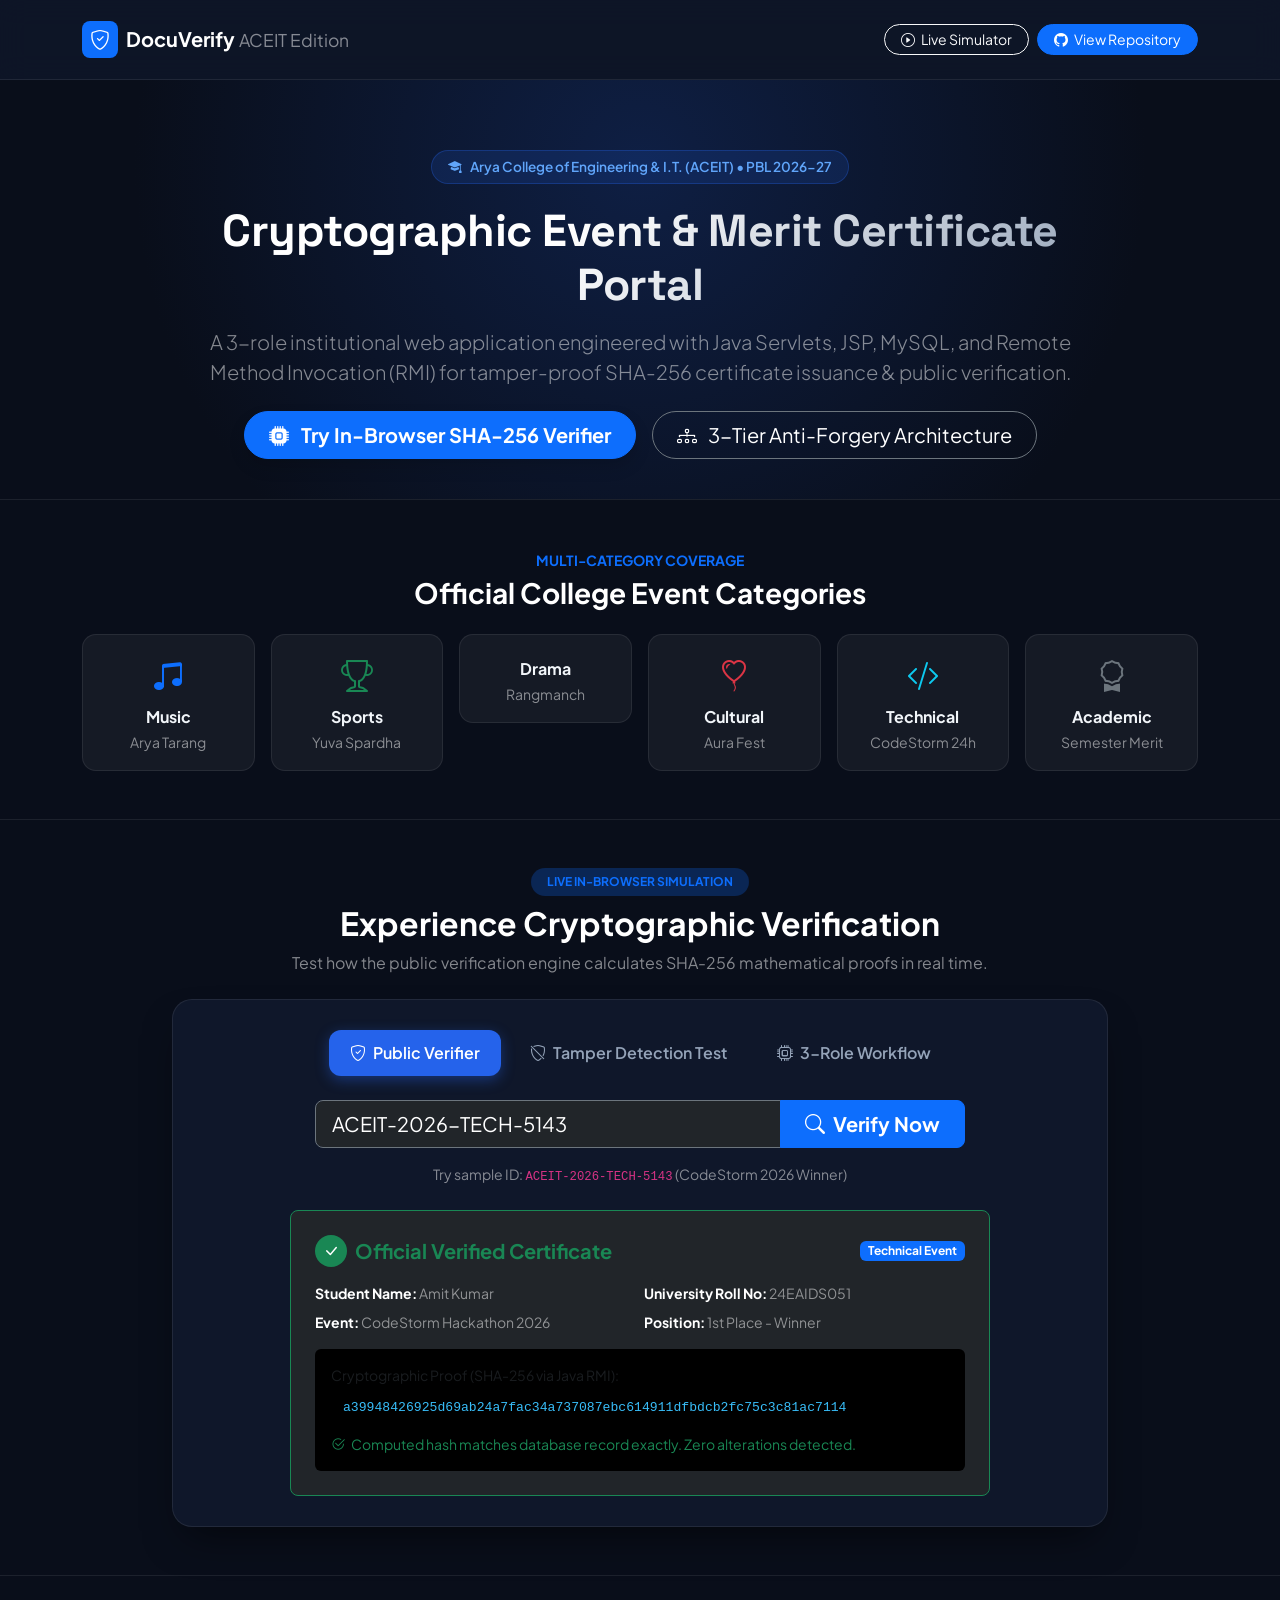
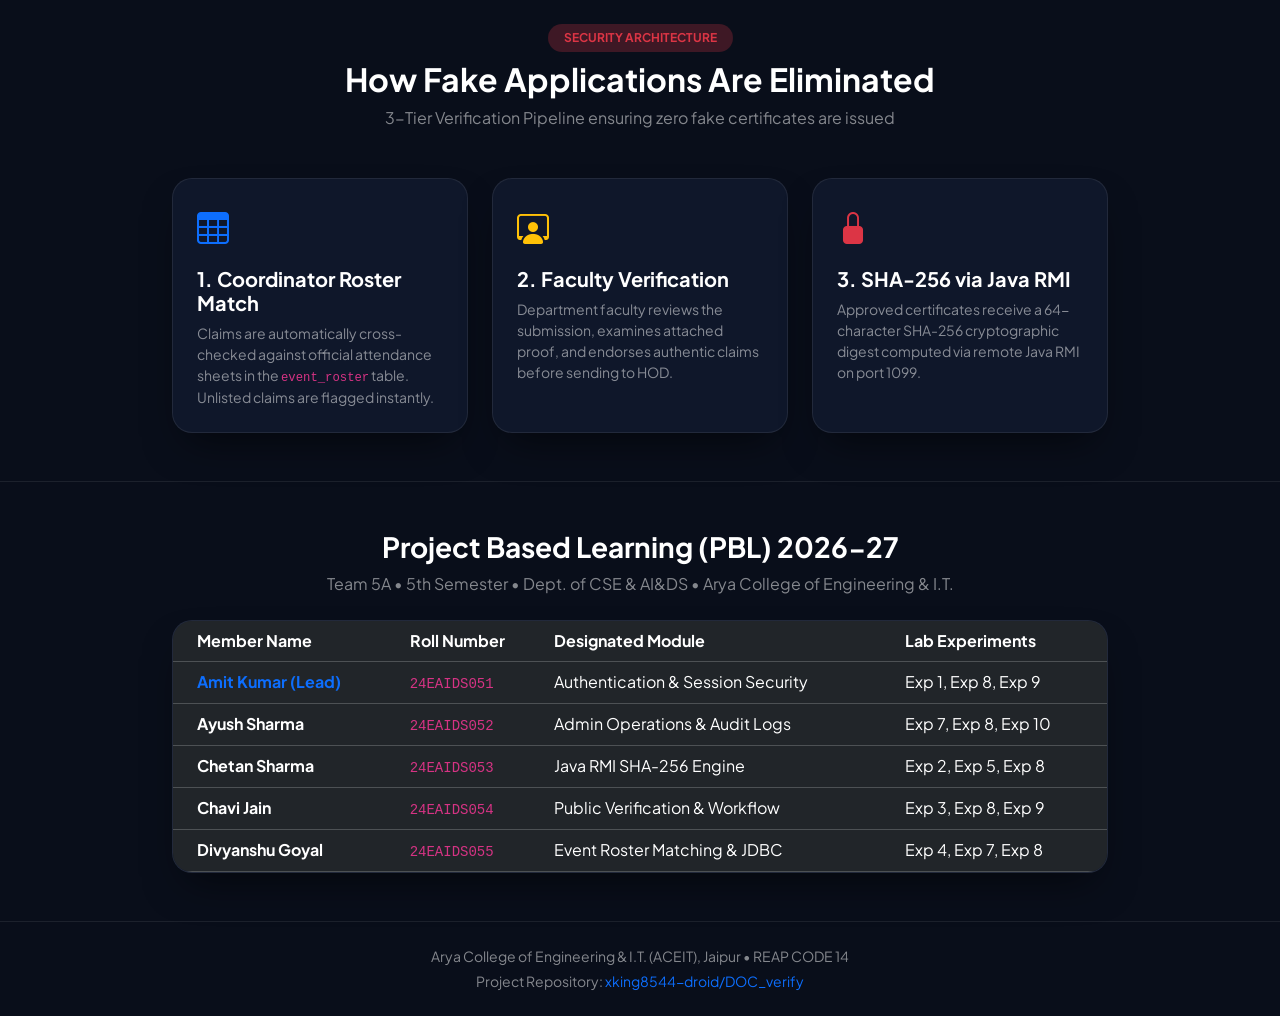
==== docs/index.html @ 212f0dfb "feat(docs): add interactive GitHub Pages live showcase in docs/ and comprehensive README" ====
<!DOCTYPE html>
<html lang="en">
<head>
    <meta charset="UTF-8">
    <meta name="viewport" content="width=device-width, initial-scale=1.0">
    <title>DocuVerify™ ACEIT Edition — Live Interactive Showcase</title>
    <!-- Bootstrap 5 CSS -->
    <link href="https://cdn.jsdelivr.net/npm/bootstrap@5.3.0/dist/css/bootstrap.min.css" rel="stylesheet">
    <!-- Bootstrap Icons -->
    <link href="https://cdn.jsdelivr.net/npm/bootstrap-icons@1.11.1/font/bootstrap-icons.css" rel="stylesheet">
    <!-- Google Fonts -->
    <link href="https://fonts.googleapis.com/css2?family=Plus+Jakarta+Sans:wght@400;500;600;700;800&family=Space+Grotesk:wght@600;700&display=swap" rel="stylesheet">
    <style>
        :root {
            --primary: #2563eb;
            --primary-dark: #1d4ed8;
            --dark-bg: #090e1a;
            --card-surface: #0f172a;
            --border-subtle: rgba(255, 255, 255, 0.08);
        }

        body {
            font-family: 'Plus Jakarta Sans', sans-serif;
            background-color: var(--dark-bg);
            color: #f1f5f9;
            overflow-x: hidden;
        }

        /* Glass Topbar */
        .glass-nav {
            background: rgba(15, 23, 42, 0.85);
            backdrop-filter: blur(14px);
            border-bottom: 1px solid var(--border-subtle);
            position: sticky;
            top: 0;
            z-index: 100;
        }

        /* Hero */
        .hero-banner {
            background: radial-gradient(circle at 50% 20%, rgba(37, 99, 235, 0.2) 0%, rgba(9, 14, 26, 0.95) 70%);
            padding: 70px 20px 40px 20px;
            text-align: center;
        }

        .brand-badge {
            display: inline-flex;
            align-items: center;
            gap: 8px;
            background: rgba(37, 99, 235, 0.15);
            border: 1px solid rgba(37, 99, 235, 0.3);
            color: #60a5fa;
            padding: 6px 16px;
            border-radius: 9999px;
            font-size: 0.85rem;
            font-weight: 600;
            margin-bottom: 20px;
        }

        .hero-title {
            font-family: 'Space Grotesk', sans-serif;
            font-size: 2.8rem;
            font-weight: 700;
            letter-spacing: -0.5px;
            background: linear-gradient(135deg, #ffffff 40%, #94a3b8 100%);
            -webkit-background-clip: text;
            -webkit-text-fill-color: transparent;
        }

        /* Interactive Showcase Cards */
        .demo-card {
            background: var(--card-surface);
            border: 1px solid var(--border-subtle);
            border-radius: 20px;
            padding: 30px;
            box-shadow: 0 20px 40px -15px rgba(0, 0, 0, 0.6);
            transition: all 0.25s ease;
        }

        .nav-pills-custom .nav-link {
            color: #94a3b8;
            border-radius: 12px;
            padding: 10px 20px;
            font-weight: 600;
            border: 1px solid transparent;
            transition: all 0.2s;
        }

        .nav-pills-custom .nav-link.active {
            background: var(--primary);
            color: #ffffff;
            box-shadow: 0 4px 14px rgba(37, 99, 235, 0.4);
        }

        .cat-chip {
            background: rgba(255, 255, 255, 0.05);
            border: 1px solid var(--border-subtle);
            padding: 16px;
            border-radius: 14px;
            text-align: center;
            transition: transform 0.2s;
        }
        .cat-chip:hover {
            transform: translateY(-4px);
            border-color: rgba(37, 99, 235, 0.4);
        }

        .terminal-box {
            background: #020617;
            border: 1px solid rgba(255, 255, 255, 0.1);
            border-radius: 12px;
            padding: 16px;
            font-family: 'Courier New', Courier, monospace;
            font-size: 0.88rem;
            color: #10b981;
            text-align: left;
            overflow-x: auto;
        }

        .hash-code {
            word-break: break-all;
            background: rgba(0, 0, 0, 0.4);
            padding: 8px 12px;
            border-radius: 8px;
            font-family: monospace;
            color: #38bdf8;
            font-size: 0.82rem;
        }
    </style>
</head>
<body>

    <!-- Navbar -->
    <nav class="navbar navbar-expand-lg glass-nav py-3">
        <div class="container">
            <a class="navbar-brand text-white fw-bold d-flex align-items-center gap-2" href="#">
                <span class="badge bg-primary p-2 rounded-3"><i class="bi bi-shield-check fs-5"></i></span>
                <span>DocuVerify <small class="text-white-50 fw-normal">ACEIT Edition</small></span>
            </a>
            <div class="ms-auto d-flex align-items-center gap-2">
                <a href="#simulator" class="btn btn-outline-light btn-sm rounded-pill px-3">
                    <i class="bi bi-play-circle me-1"></i> Live Simulator
                </a>
                <a href="https://github.com/xking8544-droid/DOC_verify" target="_blank" class="btn btn-primary btn-sm rounded-pill px-3">
                    <i class="bi bi-github me-1"></i> View Repository
                </a>
            </div>
        </div>
    </nav>

    <!-- Hero -->
    <section class="hero-banner">
        <div class="container" style="max-width: 900px;">
            <div class="brand-badge">
                <i class="bi bi-mortarboard-fill"></i> Arya College of Engineering & I.T. (ACEIT) • PBL 2026-27
            </div>
            <h1 class="hero-title mb-3">
                Cryptographic Event & Merit Certificate Portal
            </h1>
            <p class="lead text-white-50 mb-4">
                A 3-role institutional web application engineered with Java Servlets, JSP, MySQL, and Remote Method Invocation (RMI) for tamper-proof SHA-256 certificate issuance & public verification.
            </p>
            <div class="d-flex flex-wrap justify-content-center gap-3">
                <a href="#simulator" class="btn btn-primary btn-lg rounded-pill px-4 fw-bold shadow">
                    <i class="bi bi-cpu-fill me-2"></i> Try In-Browser SHA-256 Verifier
                </a>
                <a href="#architecture" class="btn btn-outline-secondary btn-lg rounded-pill px-4 text-white">
                    <i class="bi bi-diagram-3 me-2"></i> 3-Tier Anti-Forgery Architecture
                </a>
            </div>
        </div>
    </section>

    <!-- Event Categories -->
    <section class="py-5 border-top border-bottom" style="border-color: var(--border-subtle) !important;">
        <div class="container">
            <div class="text-center mb-4">
                <span class="text-primary text-uppercase small fw-bold tracking-wider">Multi-Category Coverage</span>
                <h3 class="fw-bold text-white mt-1">Official College Event Categories</h3>
            </div>
            <div class="row g-3">
                <div class="col-6 col-md-4 col-lg-2">
                    <div class="cat-chip">
                        <div class="fs-2 text-primary mb-2"><i class="bi bi-music-note-beamed"></i></div>
                        <h6 class="fw-bold mb-1">Music</h6>
                        <small class="text-white-50">Arya Tarang</small>
                    </div>
                </div>
                <div class="col-6 col-md-4 col-lg-2">
                    <div class="cat-chip">
                        <div class="fs-2 text-success mb-2"><i class="bi bi-trophy"></i></div>
                        <h6 class="fw-bold mb-1">Sports</h6>
                        <small class="text-white-50">Yuva Spardha</small>
                    </div>
                </div>
                <div class="col-6 col-md-4 col-lg-2">
                    <div class="cat-chip">
                        <div class="fs-2 text-warning mb-2"><i class="bi bi-masks-theater"></i></div>
                        <h6 class="fw-bold mb-1">Drama</h6>
                        <small class="text-white-50">Rangmanch</small>
                    </div>
                </div>
                <div class="col-6 col-md-4 col-lg-2">
                    <div class="cat-chip">
                        <div class="fs-2 text-danger mb-2"><i class="bi bi-balloon-heart"></i></div>
                        <h6 class="fw-bold mb-1">Cultural</h6>
                        <small class="text-white-50">Aura Fest</small>
                    </div>
                </div>
                <div class="col-6 col-md-4 col-lg-2">
                    <div class="cat-chip">
                        <div class="fs-2 text-info mb-2"><i class="bi bi-code-slash"></i></div>
                        <h6 class="fw-bold mb-1">Technical</h6>
                        <small class="text-white-50">CodeStorm 24h</small>
                    </div>
                </div>
                <div class="col-6 col-md-4 col-lg-2">
                    <div class="cat-chip">
                        <div class="fs-2 text-secondary mb-2"><i class="bi bi-award"></i></div>
                        <h6 class="fw-bold mb-1">Academic</h6>
                        <small class="text-white-50">Semester Merit</small>
                    </div>
                </div>
            </div>
        </div>
    </section>

    <!-- Interactive Live Simulator -->
    <section id="simulator" class="py-5">
        <div class="container" style="max-width: 960px;">
            <div class="text-center mb-4">
                <span class="badge bg-primary bg-opacity-25 text-primary px-3 py-2 rounded-pill mb-2 fw-bold">LIVE IN-BROWSER SIMULATION</span>
                <h2 class="fw-bold text-white">Experience Cryptographic Verification</h2>
                <p class="text-white-50">Test how the public verification engine calculates SHA-256 mathematical proofs in real time.</p>
            </div>

            <div class="demo-card">
                <!-- Nav Tabs -->
                <ul class="nav nav-pills nav-pills-custom justify-content-center mb-4 gap-2" id="demoTabs" role="tablist">
                    <li class="nav-item">
                        <button class="nav-link active" id="verify-tab" data-bs-toggle="pill" data-bs-target="#tab-verify" type="button">
                            <i class="bi bi-shield-check me-1"></i> Public Verifier
                        </button>
                    </li>
                    <li class="nav-item">
                        <button class="nav-link" id="tamper-tab" data-bs-toggle="pill" data-bs-target="#tab-tamper" type="button">
                            <i class="bi bi-shield-slash me-1"></i> Tamper Detection Test
                        </button>
                    </li>
                    <li class="nav-item">
                        <button class="nav-link" id="workflow-tab" data-bs-toggle="pill" data-bs-target="#tab-workflow" type="button">
                            <i class="bi bi-cpu me-1"></i> 3-Role Workflow
                        </button>
                    </li>
                </ul>

                <!-- Tab Content -->
                <div class="tab-content">
                    <!-- Tab 1: Live Verifier -->
                    <div class="tab-pane fade show active text-center" id="tab-verify">
                        <div class="input-group input-group-lg mb-3 mx-auto" style="max-width: 650px;">
                            <input type="text" id="demoCertInput" class="form-control bg-dark text-white border-secondary" value="ACEIT-2026-TECH-5143">
                            <button class="btn btn-primary px-4 fw-bold" onclick="simulateVerification()">
                                <i class="bi bi-search me-1"></i> Verify Now
                            </button>
                        </div>
                        <div class="text-white-50 small mb-4">Try sample ID: <code>ACEIT-2026-TECH-5143</code> (CodeStorm 2026 Winner)</div>

                        <!-- Result Box -->
                        <div id="verifyResultCard" class="card bg-dark border-success p-4 text-start mx-auto rounded-3" style="max-width: 700px;">
                            <div class="d-flex align-items-center gap-2 mb-3">
                                <span class="badge bg-success p-2 rounded-circle"><i class="bi bi-check-lg fs-6"></i></span>
                                <h5 class="text-success fw-bold mb-0">Official Verified Certificate</h5>
                                <span class="badge bg-primary ms-auto">Technical Event</span>
                            </div>
                            <div class="row g-2 text-white-50 small mb-3">
                                <div class="col-sm-6"><strong class="text-white">Student Name:</strong> Amit Kumar</div>
                                <div class="col-sm-6"><strong class="text-white">University Roll No:</strong> 24EAIDS051</div>
                                <div class="col-sm-6"><strong class="text-white">Event:</strong> CodeStorm Hackathon 2026</div>
                                <div class="col-sm-6"><strong class="text-white">Position:</strong> 1st Place - Winner</div>
                            </div>
                            <div class="p-3 rounded bg-black">
                                <div class="text-muted small mb-1">Cryptographic Proof (SHA-256 via Java RMI):</div>
                                <div class="hash-code" id="liveHashDisplay">a39948426925d69ab24a7fac34a737087ebc614911dfbdcb2fc75c3c81ac7114</div>
                                <div class="text-success small mt-2"><i class="bi bi-check2-circle me-1"></i> Computed hash matches database record exactly. Zero alterations detected.</div>
                            </div>
                        </div>
                    </div>

                    <!-- Tab 2: Tamper Detection -->
                    <div class="tab-pane fade text-center" id="tab-tamper">
                        <p class="text-white-50">Altering even 1 letter in a certificate immediately breaks the SHA-256 hash:</p>
                        <div class="row g-3 text-start mx-auto mb-4" style="max-width: 700px;">
                            <div class="col-md-6">
                                <label class="small text-white-50">Original Student Name:</label>
                                <input type="text" class="form-control bg-dark text-white border-secondary" value="Amit Kumar" readonly>
                            </div>
                            <div class="col-md-6">
                                <label class="small text-white-50">Tampered Student Name (Try modifying):</label>
                                <input type="text" id="tamperInput" class="form-control bg-dark text-warning border-warning" value="Amit Kumar (Tampered)" oninput="recalcTamper()">
                            </div>
                        </div>
                        <div class="card bg-dark border-danger p-4 text-start mx-auto rounded-3" style="max-width: 700px;">
                            <div class="d-flex align-items-center gap-2 mb-2">
                                <span class="badge bg-danger p-2 rounded-circle"><i class="bi bi-x-lg fs-6"></i></span>
                                <h5 class="text-danger fw-bold mb-0">Tampering Detected!</h5>
                            </div>
                            <p class="small text-white-50 mb-3">Computed hash no longer matches the authentic cryptographic seal:</p>
                            <div class="p-3 rounded bg-black">
                                <div class="text-muted small">Original Database Hash:</div>
                                <div class="hash-code mb-2">a39948426925d69ab24a7fac34a737087ebc614911dfbdcb2fc75c3c81ac7114</div>
                                <div class="text-muted small">Computed Hash from altered record:</div>
                                <div class="hash-code text-danger" id="tamperHashDisplay">computing...</div>
                            </div>
                        </div>
                    </div>

                    <!-- Tab 3: Workflow -->
                    <div class="tab-pane fade" id="tab-workflow">
                        <div class="row g-3">
                            <div class="col-md-4">
                                <div class="p-3 rounded bg-dark border border-secondary h-100">
                                    <div class="fs-4 text-primary mb-2"><i class="bi bi-mortarboard"></i> Student Portal</div>
                                    <p class="small text-white-50">Student logs in with University Roll No (<code>24EAIDS051</code>) and submits claim with proof.</p>
                                    <span class="badge bg-info text-dark">Roster Cross-Match</span>
                                </div>
                            </div>
                            <div class="col-md-4">
                                <div class="p-3 rounded bg-dark border border-secondary h-100">
                                    <div class="fs-4 text-warning mb-2"><i class="bi bi-person-check"></i> Faculty Review</div>
                                    <p class="small text-white-50">Department Faculty verifies against coordinator master roster and clicks "Verify & Recommend".</p>
                                    <span class="badge bg-success">Genuine Verified</span>
                                </div>
                            </div>
                            <div class="col-md-4">
                                <div class="p-3 rounded bg-dark border border-secondary h-100">
                                    <div class="fs-4 text-danger mb-2"><i class="bi bi-cpu"></i> Admin / HOD</div>
                                    <p class="small text-white-50">1-Click approval invokes Java RMI to generate immutable SHA-256 certificate record.</p>
                                    <span class="badge bg-primary">RMI Cryptographic Seal</span>
                                </div>
                            </div>
                        </div>
                    </div>
                </div>

            </div>
        </div>
    </section>

    <!-- Architecture Section -->
    <section id="architecture" class="py-5 border-top border-bottom" style="border-color: var(--border-subtle) !important;">
        <div class="container" style="max-width: 960px;">
            <div class="text-center mb-5">
                <span class="badge bg-danger bg-opacity-25 text-danger px-3 py-2 rounded-pill mb-2 fw-bold">SECURITY ARCHITECTURE</span>
                <h2 class="fw-bold text-white">How Fake Applications Are Eliminated</h2>
                <p class="text-white-50">3-Tier Verification Pipeline ensuring zero fake certificates are issued</p>
            </div>

            <div class="row g-4 text-start">
                <div class="col-md-4">
                    <div class="demo-card h-100 p-4">
                        <div class="fs-2 text-primary mb-3"><i class="bi bi-table"></i></div>
                        <h5 class="fw-bold text-white">1. Coordinator Roster Match</h5>
                        <p class="small text-white-50 mb-0">
                            Claims are automatically cross-checked against official attendance sheets in the <code>event_roster</code> table. Unlisted claims are flagged instantly.
                        </p>
                    </div>
                </div>
                <div class="col-md-4">
                    <div class="demo-card h-100 p-4">
                        <div class="fs-2 text-warning mb-3"><i class="bi bi-person-workspace"></i></div>
                        <h5 class="fw-bold text-white">2. Faculty Verification</h5>
                        <p class="small text-white-50 mb-0">
                            Department faculty reviews the submission, examines attached proof, and endorses authentic claims before sending to HOD.
                        </p>
                    </div>
                </div>
                <div class="col-md-4">
                    <div class="demo-card h-100 p-4">
                        <div class="fs-2 text-danger mb-3"><i class="bi bi-lock-fill"></i></div>
                        <h5 class="fw-bold text-white">3. SHA-256 via Java RMI</h5>
                        <p class="small text-white-50 mb-0">
                            Approved certificates receive a 64-character SHA-256 cryptographic digest computed via remote Java RMI on port 1099.
                        </p>
                    </div>
                </div>
            </div>
        </div>
    </section>

    <!-- Project Team & Lab Mapping -->
    <section class="py-5">
        <div class="container" style="max-width: 960px;">
            <div class="text-center mb-4">
                <h3 class="fw-bold text-white">Project Based Learning (PBL) 2026-27</h3>
                <p class="text-white-50">Team 5A • 5th Semester • Dept. of CSE & AI&DS • Arya College of Engineering & I.T.</p>
            </div>

            <div class="table-responsive demo-card p-0 overflow-hidden">
                <table class="table table-dark table-hover mb-0 align-middle">
                    <thead style="background: rgba(255,255,255,0.05);">
                        <tr>
                            <th class="ps-4">Member Name</th>
                            <th>Roll Number</th>
                            <th>Designated Module</th>
                            <th>Lab Experiments</th>
                        </tr>
                    </thead>
                    <tbody>
                        <tr>
                            <td class="ps-4 fw-bold text-primary">Amit Kumar (Lead)</td>
                            <td><code>24EAIDS051</code></td>
                            <td>Authentication & Session Security</td>
                            <td>Exp 1, Exp 8, Exp 9</td>
                        </tr>
                        <tr>
                            <td class="ps-4 fw-bold">Ayush Sharma</td>
                            <td><code>24EAIDS052</code></td>
                            <td>Admin Operations & Audit Logs</td>
                            <td>Exp 7, Exp 8, Exp 10</td>
                        </tr>
                        <tr>
                            <td class="ps-4 fw-bold">Chetan Sharma</td>
                            <td><code>24EAIDS053</code></td>
                            <td>Java RMI SHA-256 Engine</td>
                            <td>Exp 2, Exp 5, Exp 8</td>
                        </tr>
                        <tr>
                            <td class="ps-4 fw-bold">Chavi Jain</td>
                            <td><code>24EAIDS054</code></td>
                            <td>Public Verification & Workflow</td>
                            <td>Exp 3, Exp 8, Exp 9</td>
                        </tr>
                        <tr>
                            <td class="ps-4 fw-bold">Divyanshu Goyal</td>
                            <td><code>24EAIDS055</code></td>
                            <td>Event Roster Matching & JDBC</td>
                            <td>Exp 4, Exp 7, Exp 8</td>
                        </tr>
                    </tbody>
                </table>
            </div>
        </div>
    </section>

    <!-- Footer -->
    <footer class="py-4 text-center border-top" style="border-color: var(--border-subtle) !important;">
        <div class="container text-white-50 small">
            <p class="mb-1">Arya College of Engineering & I.T. (ACEIT), Jaipur • REAP CODE 14</p>
            <p class="mb-0">Project Repository: <a href="https://github.com/xking8544-droid/DOC_verify" class="text-primary text-decoration-none" target="_blank">xking8544-droid/DOC_verify</a></p>
        </div>
    </footer>

    <!-- Scripts -->
    <script src="https://cdn.jsdelivr.net/npm/bootstrap@5.3.0/dist/js/bootstrap.bundle.min.js"></script>
    <script>
        async function sha256(message) {
            const msgBuffer = new TextEncoder().encode(message);
            const hashBuffer = await crypto.subtle.digest('SHA-256', msgBuffer);
            const hashArray = Array.from(new Uint8Array(hashBuffer));
            return hashArray.map(b => b.toString(16).padStart(2, '0')).join('');
        }

        async function recalcTamper() {
            const tamperedName = document.getElementById('tamperInput').value;
            const payload = "24EAIDS051|" + tamperedName + "|AI & Data Science - CodeStorm Hackathon 2026|1st Place - Winner";
            const hash = await sha256(payload);
            document.getElementById('tamperHashDisplay').innerText = hash;
        }

        function simulateVerification() {
            const id = document.getElementById('demoCertInput').value.trim();
            const card = document.getElementById('verifyResultCard');
            if (id === 'ACEIT-2026-TECH-5143') {
                card.className = 'card bg-dark border-success p-4 text-start mx-auto rounded-3';
                card.innerHTML = `
                    <div class="d-flex align-items-center gap-2 mb-3">
                        <span class="badge bg-success p-2 rounded-circle"><i class="bi bi-check-lg fs-6"></i></span>
                        <h5 class="text-success fw-bold mb-0">Official Verified Certificate</h5>
                        <span class="badge bg-primary ms-auto">Technical Event</span>
                    </div>
                    <div class="row g-2 text-white-50 small mb-3">
                        <div class="col-sm-6"><strong class="text-white">Student Name:</strong> Amit Kumar</div>
                        <div class="col-sm-6"><strong class="text-white">University Roll No:</strong> 24EAIDS051</div>
                        <div class="col-sm-6"><strong class="text-white">Event:</strong> CodeStorm Hackathon 2026</div>
                        <div class="col-sm-6"><strong class="text-white">Position:</strong> 1st Place - Winner</div>
                    </div>
                    <div class="p-3 rounded bg-black">
                        <div class="text-muted small mb-1">Cryptographic Proof (SHA-256 via Java RMI):</div>
                        <div class="hash-code">a39948426925d69ab24a7fac34a737087ebc614911dfbdcb2fc75c3c81ac7114</div>
                        <div class="text-success small mt-2"><i class="bi bi-check2-circle me-1"></i> Computed hash matches database record exactly. Zero alterations detected.</div>
                    </div>
                `;
            } else {
                card.className = 'card bg-dark border-warning p-4 text-start mx-auto rounded-3';
                card.innerHTML = `
                    <div class="d-flex align-items-center gap-2 mb-2">
                        <span class="badge bg-warning text-dark p-2 rounded-circle"><i class="bi bi-exclamation-lg fs-6"></i></span>
                        <h5 class="text-warning fw-bold mb-0">Certificate Not Found</h5>
                    </div>
                    <p class="small text-white-50 mb-0">No matching record found for ID: <code>${id}</code>. Please check certificate ID.</p>
                `;
            }
        }

        window.addEventListener('DOMContentLoaded', () => {
            recalcTamper();
        });
    </script>
</body>
</html>
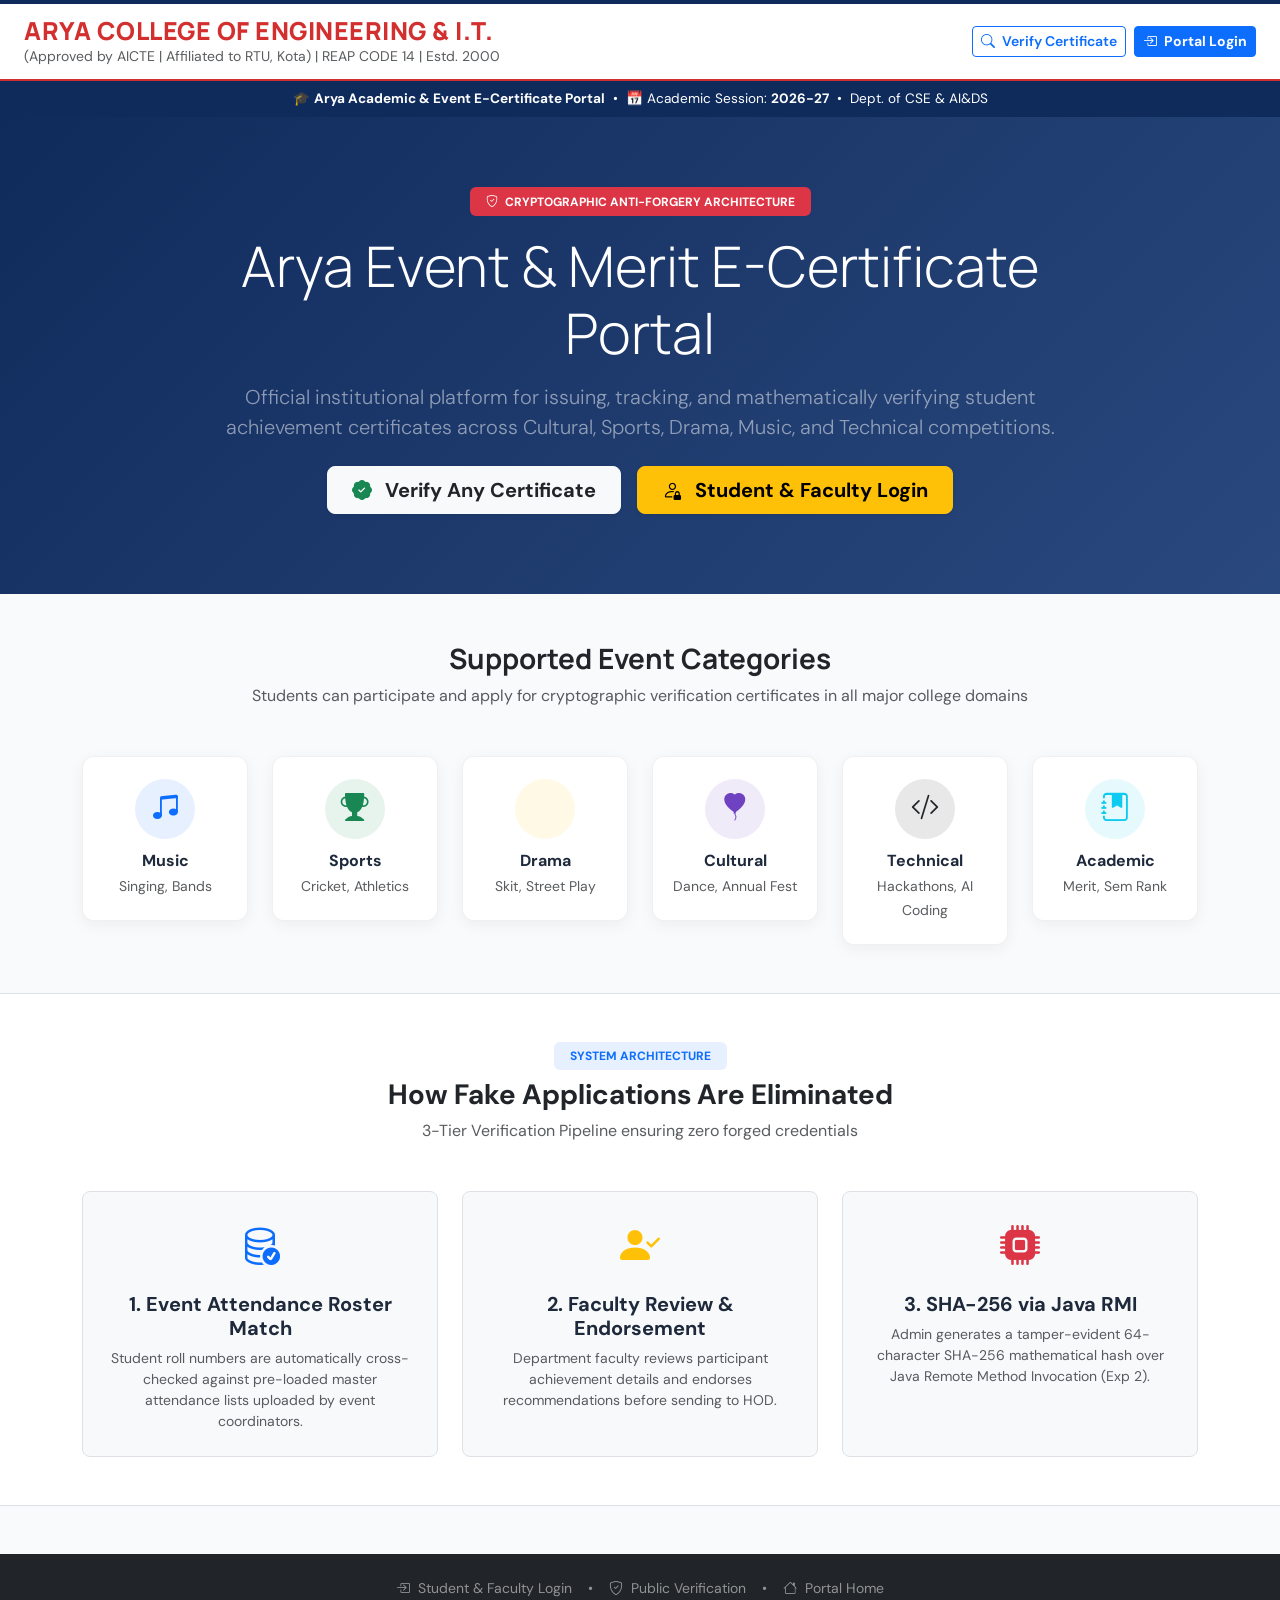
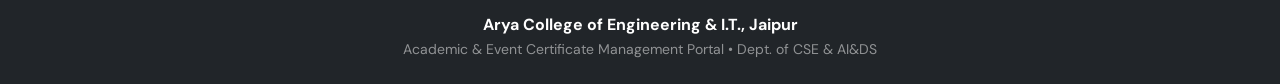
==== commit 3e0a8827: "feat(gh-pages): update Arya College working portal to root and docs index.html" ====
--- a/docs/index.html
+++ b/docs/index.html
@@ -3,508 +3,1100 @@
 <head>
     <meta charset="UTF-8">
     <meta name="viewport" content="width=device-width, initial-scale=1.0">
-    <title>DocuVerify™ ACEIT Edition — Live Interactive Showcase</title>
-    <!-- Bootstrap 5 CSS -->
+    <title>Arya Event & Merit E-Certificate Portal — Arya College of Engineering & I.T.</title>
+    <!-- Bootstrap 5 CDN -->
     <link href="https://cdn.jsdelivr.net/npm/bootstrap@5.3.0/dist/css/bootstrap.min.css" rel="stylesheet">
     <!-- Bootstrap Icons -->
     <link href="https://cdn.jsdelivr.net/npm/bootstrap-icons@1.11.1/font/bootstrap-icons.css" rel="stylesheet">
     <!-- Google Fonts -->
-    <link href="https://fonts.googleapis.com/css2?family=Plus+Jakarta+Sans:wght@400;500;600;700;800&family=Space+Grotesk:wght@600;700&display=swap" rel="stylesheet">
+    <link href="https://fonts.googleapis.com/css2?family=DM+Sans:wght@400;500;700&family=Manrope:wght@400;600;700;800&family=Plus+Jakarta+Sans:wght@500;600;700&display=swap" rel="stylesheet">
     <style>
-        :root {
-            --primary: #2563eb;
-            --primary-dark: #1d4ed8;
-            --dark-bg: #090e1a;
-            --card-surface: #0f172a;
-            --border-subtle: rgba(255, 255, 255, 0.08);
-        }
-
         body {
-            font-family: 'Plus Jakarta Sans', sans-serif;
-            background-color: var(--dark-bg);
-            color: #f1f5f9;
-            overflow-x: hidden;
-        }
-
-        /* Glass Topbar */
-        .glass-nav {
-            background: rgba(15, 23, 42, 0.85);
-            backdrop-filter: blur(14px);
-            border-bottom: 1px solid var(--border-subtle);
-            position: sticky;
-            top: 0;
-            z-index: 100;
-        }
-
-        /* Hero */
-        .hero-banner {
-            background: radial-gradient(circle at 50% 20%, rgba(37, 99, 235, 0.2) 0%, rgba(9, 14, 26, 0.95) 70%);
-            padding: 70px 20px 40px 20px;
+            font-family: 'DM Sans', sans-serif;
+            background-color: #f8fafc;
+            margin: 0;
+            color: #1e293b;
+        }
+
+        /* 1. Official College Header (Exact Screenshot Match) */
+        .college-topbar {
+            background: #ffffff;
+            border-top: 4px solid #0f2b5c;
+            border-bottom: 2px solid #d32f2f;
+            padding: 12px 24px;
+        }
+
+        .arya-heading {
+            color: #d32f2f;
+            font-weight: 800;
+            font-family: 'Manrope', sans-serif;
+            font-size: 1.55rem;
+            letter-spacing: 0.5px;
+        }
+
+        /* 2. Ribbon Banner */
+        .pbl-banner {
+            background: #0f2b5c;
+            color: #ffffff;
+            padding: 8px 15px;
+            font-size: 0.85rem;
             text-align: center;
         }
 
-        .brand-badge {
-            display: inline-flex;
+        /* 3. Hero Section (Exact Screenshot Match) */
+        .hero-section {
+            background: linear-gradient(135deg, #0f2b5c 0%, #1e3a6d 50%, #29487d 100%);
+            color: #ffffff;
+            padding: 70px 20px 80px 20px;
+            text-align: center;
+        }
+
+        .cat-pill {
+            background: #ffffff;
+            border-radius: 12px;
+            padding: 22px 16px;
+            text-align: center;
+            box-shadow: 0 4px 15px rgba(0,0,0,0.05);
+            border: 1px solid rgba(0,0,0,0.06);
+            transition: all 0.25s;
+            cursor: pointer;
+        }
+        .cat-pill:hover {
+            transform: translateY(-5px);
+            box-shadow: 0 10px 25px rgba(0,0,0,0.1);
+            border-color: #2563eb;
+        }
+
+        .feature-icon-box {
+            width: 60px;
+            height: 60px;
+            border-radius: 50%;
+            display: flex;
             align-items: center;
-            gap: 8px;
-            background: rgba(37, 99, 235, 0.15);
-            border: 1px solid rgba(37, 99, 235, 0.3);
-            color: #60a5fa;
-            padding: 6px 16px;
-            border-radius: 9999px;
-            font-size: 0.85rem;
+            justify-content: center;
+            margin: 0 auto 12px auto;
+        }
+
+        /* Navigation Views */
+        .app-view {
+            display: none;
+        }
+        .app-view.active-view {
+            display: block;
+        }
+
+        /* Modern Login Card (Embedded for direct access) */
+        .login-card-container {
+            max-width: 480px;
+            margin: 40px auto;
+        }
+        .portal-card {
+            background: #ffffff;
+            border-radius: 20px;
+            box-shadow: 0 20px 45px rgba(15, 43, 92, 0.12);
+            border: 1px solid rgba(15, 43, 92, 0.08);
+            padding: 34px 30px;
+            position: relative;
+        }
+        .portal-card::before {
+            content: '';
+            position: absolute;
+            top: 0; left: 0; right: 0; height: 4px;
+            background: linear-gradient(90deg, #2563eb, #e11d48, #3b82f6);
+            border-radius: 20px 20px 0 0;
+        }
+
+        .role-switch-container {
+            background: #f1f5f9;
+            padding: 4px;
+            border-radius: 12px;
+            display: flex;
+            gap: 4px;
+            margin-bottom: 22px;
+            border: 1px solid #e2e8f0;
+        }
+        .role-btn {
+            flex: 1;
+            padding: 9px 6px;
+            font-size: 0.83rem;
             font-weight: 600;
-            margin-bottom: 20px;
-        }
-
-        .hero-title {
-            font-family: 'Space Grotesk', sans-serif;
-            font-size: 2.8rem;
+            border: none;
+            background: transparent;
+            color: #64748b;
+            border-radius: 9px;
+            cursor: pointer;
+            transition: all 0.2s;
+            text-align: center;
+        }
+        .role-btn.active {
+            background: #ffffff;
+            color: #0f172a;
+            box-shadow: 0 3px 8px rgba(15, 23, 42, 0.08);
             font-weight: 700;
-            letter-spacing: -0.5px;
-            background: linear-gradient(135deg, #ffffff 40%, #94a3b8 100%);
-            -webkit-background-clip: text;
-            -webkit-text-fill-color: transparent;
-        }
-
-        /* Interactive Showcase Cards */
-        .demo-card {
-            background: var(--card-surface);
-            border: 1px solid var(--border-subtle);
-            border-radius: 20px;
-            padding: 30px;
-            box-shadow: 0 20px 40px -15px rgba(0, 0, 0, 0.6);
-            transition: all 0.25s ease;
-        }
-
-        .nav-pills-custom .nav-link {
-            color: #94a3b8;
+        }
+
+        .input-group-modern {
+            display: flex;
+            align-items: center;
+            border: 1.5px solid #cbd5e1;
             border-radius: 12px;
-            padding: 10px 20px;
-            font-weight: 600;
-            border: 1px solid transparent;
+            background: #ffffff;
+            overflow: hidden;
             transition: all 0.2s;
         }
-
-        .nav-pills-custom .nav-link.active {
-            background: var(--primary);
+        .input-group-modern:focus-within {
+            border-color: #2563eb;
+            box-shadow: 0 0 0 3px rgba(37, 99, 235, 0.12);
+        }
+        .input-group-modern .input-icon {
+            padding: 0 12px;
+            color: #64748b;
+        }
+        .input-group-modern input, .input-group-modern select {
+            border: none;
+            outline: none;
+            padding: 11px 12px 11px 0;
+            width: 100%;
+            font-size: 0.92rem;
+            color: #0f172a;
+        }
+
+        .btn-portal-submit {
+            background: linear-gradient(135deg, #1e40af 0%, #2563eb 100%);
             color: #ffffff;
-            box-shadow: 0 4px 14px rgba(37, 99, 235, 0.4);
-        }
-
-        .cat-chip {
-            background: rgba(255, 255, 255, 0.05);
-            border: 1px solid var(--border-subtle);
-            padding: 16px;
+            border: none;
+            font-weight: 700;
+            font-size: 0.95rem;
+            padding: 12px;
+            border-radius: 12px;
+            width: 100%;
+            box-shadow: 0 6px 18px rgba(37, 99, 235, 0.35);
+            transition: all 0.2s;
+        }
+        .btn-portal-submit:hover {
+            transform: translateY(-2px);
+            color: #ffffff;
+        }
+
+        .dashboard-hero {
+            background: linear-gradient(135deg, #0f2b5c 0%, #1e3a6d 100%);
+            color: #ffffff;
+            border-radius: 16px;
+            padding: 24px 28px;
+            margin-bottom: 24px;
+        }
+
+        .stat-card {
+            background: #ffffff;
             border-radius: 14px;
-            text-align: center;
-            transition: transform 0.2s;
-        }
-        .cat-chip:hover {
-            transform: translateY(-4px);
-            border-color: rgba(37, 99, 235, 0.4);
-        }
-
-        .terminal-box {
-            background: #020617;
-            border: 1px solid rgba(255, 255, 255, 0.1);
-            border-radius: 12px;
-            padding: 16px;
-            font-family: 'Courier New', Courier, monospace;
-            font-size: 0.88rem;
-            color: #10b981;
-            text-align: left;
-            overflow-x: auto;
-        }
-
-        .hash-code {
-            word-break: break-all;
-            background: rgba(0, 0, 0, 0.4);
-            padding: 8px 12px;
-            border-radius: 8px;
-            font-family: monospace;
-            color: #38bdf8;
-            font-size: 0.82rem;
+            padding: 20px;
+            box-shadow: 0 4px 15px rgba(0,0,0,0.04);
+            border: 1px solid rgba(0,0,0,0.06);
         }
     </style>
 </head>
 <body>
 
-    <!-- Navbar -->
-    <nav class="navbar navbar-expand-lg glass-nav py-3">
+    <!-- 1. Official College Header (Matches User's Screenshot) -->
+    <header class="college-topbar d-flex flex-wrap justify-content-between align-items-center">
+        <div>
+            <h3 class="arya-heading mb-0" onclick="showView('view-home')" style="cursor: pointer;">
+                ARYA COLLEGE OF ENGINEERING & I.T.
+            </h3>
+            <p class="text-muted small mb-0">(Approved by AICTE | Affiliated to RTU, Kota) | REAP CODE 14 | Estd. 2000</p>
+        </div>
+        <div class="d-flex align-items-center gap-2 mt-2 mt-md-0" id="headerAuthButtons">
+            <button class="btn btn-outline-primary btn-sm fw-semibold" onclick="showView('view-verify')">
+                <i class="bi bi-search me-1"></i> Verify Certificate
+            </button>
+            <button class="btn btn-primary btn-sm fw-bold" id="btnLoginHeader" onclick="showView('view-login')">
+                <i class="bi bi-box-arrow-in-right me-1"></i> Portal Login
+            </button>
+            <div id="loggedInHeaderUser" class="d-none align-items-center gap-2">
+                <span class="badge bg-light text-dark border p-2" id="userHeaderTag"></span>
+                <button class="btn btn-outline-danger btn-sm" onclick="logoutSession()">
+                    <i class="bi bi-box-arrow-right me-1"></i> Logout
+                </button>
+            </div>
+        </div>
+    </header>
+
+    <!-- 2. Academic Session Ribbon -->
+    <div class="pbl-banner">
+        🎓 <strong>Arya Academic & Event E-Certificate Portal</strong> &nbsp;•&nbsp; 
+        📅 Academic Session: <strong>2026-27</strong> &nbsp;•&nbsp; 
+        Dept. of CSE & AI&DS
+    </div>
+
+    <!-- VIEW 1: HOME PAGE (Matches User's Screenshot 100%) -->
+    <div id="view-home" class="app-view active-view">
+        
+        <!-- Hero Section -->
+        <section class="hero-section">
+            <div class="container" style="max-width: 860px;">
+                <span class="badge bg-danger px-3 py-2 text-uppercase mb-3 fw-bold tracking-wider">
+                    <i class="bi bi-shield-check me-1"></i> Cryptographic Anti-Forgery Architecture
+                </span>
+                <h1 class="display-4 fw-extrabold mb-3" style="font-family: 'Manrope', sans-serif;">
+                    Arya Event & Merit E-Certificate Portal
+                </h1>
+                <p class="lead mb-4 text-white-50">
+                    Official institutional platform for issuing, tracking, and mathematically verifying student achievement certificates across Cultural, Sports, Drama, Music, and Technical competitions.
+                </p>
+                <div class="d-flex flex-wrap justify-content-center gap-3">
+                    <button onclick="showView('view-verify')" class="btn btn-light btn-lg px-4 fw-bold text-dark shadow-sm">
+                        <i class="bi bi-patch-check-fill text-success me-2"></i> Verify Any Certificate
+                    </button>
+                    <button onclick="showView('view-login')" class="btn btn-warning btn-lg px-4 fw-bold shadow-sm">
+                        <i class="bi bi-person-lock me-2"></i> Student & Faculty Login
+                    </button>
+                </div>
+            </div>
+        </section>
+
+        <!-- Supported Event Categories (Matches User's Screenshot) -->
+        <div class="container py-5">
+            <div class="text-center mb-5">
+                <h3 class="fw-bold text-dark" style="font-family: 'Manrope', sans-serif;">Supported Event Categories</h3>
+                <p class="text-muted">Students can participate and apply for cryptographic verification certificates in all major college domains</p>
+            </div>
+
+            <div class="row g-4">
+                <div class="col-6 col-md-4 col-lg-2" onclick="quickApplyCategory('Music')">
+                    <div class="cat-pill">
+                        <div class="feature-icon-box bg-primary bg-opacity-10 text-primary">
+                            <i class="bi bi-music-note-beamed fs-3"></i>
+                        </div>
+                        <h6 class="fw-bold mb-1">Music</h6>
+                        <small class="text-muted">Singing, Bands</small>
+                    </div>
+                </div>
+
+                <div class="col-6 col-md-4 col-lg-2" onclick="quickApplyCategory('Sports')">
+                    <div class="cat-pill">
+                        <div class="feature-icon-box bg-success bg-opacity-10 text-success">
+                            <i class="bi bi-trophy-fill fs-3"></i>
+                        </div>
+                        <h6 class="fw-bold mb-1">Sports</h6>
+                        <small class="text-muted">Cricket, Athletics</small>
+                    </div>
+                </div>
+
+                <div class="col-6 col-md-4 col-lg-2" onclick="quickApplyCategory('Drama')">
+                    <div class="cat-pill">
+                        <div class="feature-icon-box bg-warning bg-opacity-10 text-warning">
+                            <i class="bi bi-masks-theater fs-3"></i>
+                        </div>
+                        <h6 class="fw-bold mb-1">Drama</h6>
+                        <small class="text-muted">Skit, Street Play</small>
+                    </div>
+                </div>
+
+                <div class="col-6 col-md-4 col-lg-2" onclick="quickApplyCategory('Cultural')">
+                    <div class="cat-pill">
+                        <div class="feature-icon-box" style="background: rgba(111, 66, 193, 0.1); color: #6f42c1;">
+                            <i class="bi bi-balloon-heart-fill fs-3"></i>
+                        </div>
+                        <h6 class="fw-bold mb-1">Cultural</h6>
+                        <small class="text-muted">Dance, Annual Fest</small>
+                    </div>
+                </div>
+
+                <div class="col-6 col-md-4 col-lg-2" onclick="quickApplyCategory('Technical')">
+                    <div class="cat-pill">
+                        <div class="feature-icon-box bg-dark bg-opacity-10 text-dark">
+                            <i class="bi bi-code-slash fs-3"></i>
+                        </div>
+                        <h6 class="fw-bold mb-1">Technical</h6>
+                        <small class="text-muted">Hackathons, AI Coding</small>
+                    </div>
+                </div>
+
+                <div class="col-6 col-md-4 col-lg-2" onclick="quickApplyCategory('Academic')">
+                    <div class="cat-pill">
+                        <div class="feature-icon-box bg-info bg-opacity-10 text-info">
+                            <i class="bi bi-journal-bookmark-fill fs-3"></i>
+                        </div>
+                        <h6 class="fw-bold mb-1">Academic</h6>
+                        <small class="text-muted">Merit, Sem Rank</small>
+                    </div>
+                </div>
+            </div>
+        </div>
+
+        <!-- 3-Tier Anti-Forgery Architecture Showcase -->
+        <div class="bg-white py-5 border-top border-bottom">
+            <div class="container">
+                <div class="text-center mb-5">
+                    <span class="badge bg-primary bg-opacity-10 text-primary px-3 py-2 fw-bold mb-2">SYSTEM ARCHITECTURE</span>
+                    <h3 class="fw-bold text-dark">How Fake Applications Are Eliminated</h3>
+                    <p class="text-muted">3-Tier Verification Pipeline ensuring zero forged credentials</p>
+                </div>
+
+                <div class="row g-4 text-center">
+                    <div class="col-md-4">
+                        <div class="p-4 border rounded-3 h-100 bg-light">
+                            <div class="fs-1 text-primary mb-3"><i class="bi bi-database-check"></i></div>
+                            <h5 class="fw-bold">1. Event Attendance Roster Match</h5>
+                            <p class="small text-muted mb-0">
+                                Student roll numbers are automatically cross-checked against pre-loaded master attendance lists uploaded by event coordinators.
+                            </p>
+                        </div>
+                    </div>
+
+                    <div class="col-md-4">
+                        <div class="p-4 border rounded-3 h-100 bg-light">
+                            <div class="fs-1 text-warning mb-3"><i class="bi bi-person-check-fill"></i></div>
+                            <h5 class="fw-bold">2. Faculty Review & Endorsement</h5>
+                            <p class="small text-muted mb-0">
+                                Department faculty reviews participant achievement details and endorses recommendations before sending to HOD.
+                            </p>
+                        </div>
+                    </div>
+
+                    <div class="col-md-4">
+                        <div class="p-4 border rounded-3 h-100 bg-light">
+                            <div class="fs-1 text-danger mb-3"><i class="bi bi-cpu-fill"></i></div>
+                            <h5 class="fw-bold">3. SHA-256 via Java RMI</h5>
+                            <p class="small text-muted mb-0">
+                                Admin generates a tamper-evident 64-character SHA-256 mathematical hash over Java Remote Method Invocation (Exp 2).
+                            </p>
+                        </div>
+                    </div>
+                </div>
+            </div>
+        </div>
+    </div>
+
+    <!-- VIEW 2: PUBLIC VERIFICATION (Fully Functional) -->
+    <div id="view-verify" class="app-view py-5">
+        <div class="container" style="max-width: 800px;">
+            <div class="text-center mb-4">
+                <button class="btn btn-outline-secondary btn-sm mb-3" onclick="showView('view-home')">
+                    <i class="bi bi-arrow-left me-1"></i> Back to Home
+                </button>
+                <div class="d-inline-flex p-3 rounded-circle bg-primary bg-opacity-10 text-primary mb-2">
+                    <i class="bi bi-shield-check fs-2"></i>
+                </div>
+                <h2 class="fw-bold text-dark">Verify a Certificate</h2>
+                <p class="text-muted">Enter the unique Certificate ID to verify its cryptographic authenticity.</p>
+                
+                <div class="input-group input-group-lg shadow-sm rounded mb-2">
+                    <span class="input-group-text bg-white border-end-0 text-primary"><i class="bi bi-search"></i></span>
+                    <input type="text" id="certSearchInput" class="form-control border-start-0" placeholder="e.g. ACEIT-2026-TECH-5143" value="ACEIT-2026-TECH-5143">
+                    <button class="btn btn-primary px-4 fw-bold" onclick="executeVerification()">Verify Now</button>
+                </div>
+                <div class="text-muted small">
+                    Quick test: <a href="javascript:void(0)" onclick="quickFillVerify('ACEIT-2026-TECH-5143')" class="fw-bold">ACEIT-2026-TECH-5143 (Winner)</a> | 
+                    <a href="javascript:void(0)" onclick="quickFillVerify('ACEIT-2026-CULT-8821')" class="fw-bold">ACEIT-2026-CULT-8821 (Cultural)</a>
+                </div>
+            </div>
+
+            <!-- Verification Result Container -->
+            <div id="verifyResultDisplay" class="mt-4"></div>
+        </div>
+    </div>
+
+    <!-- VIEW 3: EXECUTIVE LOGIN (Fully Functional with 3 Tabs) -->
+    <div id="view-login" class="app-view py-5">
+        <div class="container login-card-container">
+            <div class="text-center mb-3">
+                <button class="btn btn-outline-secondary btn-sm mb-2" onclick="showView('view-home')">
+                    <i class="bi bi-arrow-left me-1"></i> Back to Home
+                </button>
+            </div>
+            <div class="portal-card">
+                <div class="text-center mb-4">
+                    <div class="d-inline-flex align-items-center justify-content-center p-3 rounded-circle bg-primary bg-opacity-10 text-primary mb-2" style="width: 54px; height: 54px;">
+                        <i class="bi bi-shield-lock-fill fs-3"></i>
+                    </div>
+                    <h4 class="fw-bold text-dark mb-1">Portal Sign In</h4>
+                    <p class="text-muted small mb-0">Select your authorization role to access your dashboard</p>
+                </div>
+
+                <!-- Role Switcher -->
+                <div class="role-switch-container">
+                    <button type="button" class="role-btn active" id="tabAdmin" onclick="setRole('admin')">
+                        <i class="bi bi-person-fill-gear me-1"></i> Admin / HOD
+                    </button>
+                    <button type="button" class="role-btn" id="tabFaculty" onclick="setRole('mentor')">
+                        <i class="bi bi-person-badge me-1"></i> Faculty
+                    </button>
+                    <button type="button" class="role-btn" id="tabStudent" onclick="setRole('student')">
+                        <i class="bi bi-mortarboard-fill me-1"></i> Student
+                    </button>
+                </div>
+
+                <form onsubmit="handleLoginSubmit(event)">
+                    <div class="mb-3">
+                        <label class="form-label small fw-bold text-dark mb-1" id="loginUserLabel">User ID</label>
+                        <div class="input-group-modern">
+                            <span class="input-icon" id="loginUserIcon"><i class="bi bi-person"></i></span>
+                            <input type="text" id="loginUsername" required value="admin">
+                        </div>
+                    </div>
+
+                    <div class="mb-3">
+                        <label class="form-label small fw-bold text-dark mb-1">Password</label>
+                        <div class="input-group-modern">
+                            <span class="input-icon"><i class="bi bi-key"></i></span>
+                            <input type="password" id="loginPassword" required value="admin123">
+                        </div>
+                    </div>
+
+                    <div class="p-2 mb-3 rounded bg-light border text-center small text-muted">
+                        <span class="fw-bold">Default Demo:</span> <span id="hintCreds" class="badge bg-secondary font-monospace">admin / admin123</span>
+                    </div>
+
+                    <button type="submit" class="btn btn-portal-submit">
+                        Sign In to Dashboard <i class="bi bi-arrow-right ms-1"></i>
+                    </button>
+                </form>
+            </div>
+        </div>
+    </div>
+
+    <!-- VIEW 4: STUDENT DASHBOARD -->
+    <div id="view-student" class="app-view py-4">
         <div class="container">
-            <a class="navbar-brand text-white fw-bold d-flex align-items-center gap-2" href="#">
-                <span class="badge bg-primary p-2 rounded-3"><i class="bi bi-shield-check fs-5"></i></span>
-                <span>DocuVerify <small class="text-white-50 fw-normal">ACEIT Edition</small></span>
-            </a>
-            <div class="ms-auto d-flex align-items-center gap-2">
-                <a href="#simulator" class="btn btn-outline-light btn-sm rounded-pill px-3">
-                    <i class="bi bi-play-circle me-1"></i> Live Simulator
+            <div class="dashboard-hero d-flex flex-wrap justify-content-between align-items-center gap-3">
+                <div>
+                    <h3 class="fw-bold mb-1">Student Portal Workspace 🎓</h3>
+                    <p class="mb-0 text-white-50">Welcome back, <strong class="text-warning">Amit Kumar</strong> (Roll No: <code>24EAIDS051</code>) • AI & Data Science (5th Sem)</p>
+                </div>
+                <div>
+                    <button class="btn btn-warning fw-bold px-3" onclick="openApplyModal()">
+                        <i class="bi bi-plus-circle me-1"></i> Apply for Certificate
+                    </button>
+                </div>
+            </div>
+
+            <!-- Stats -->
+            <div class="row g-3 mb-4">
+                <div class="col-md-4">
+                    <div class="stat-card">
+                        <span class="text-muted small">Certificates Issued</span>
+                        <h2 class="fw-bold text-success mb-0" id="studentCertCount">1</h2>
+                        <small class="text-success"><i class="bi bi-patch-check-fill me-1"></i> Cryptographically verified</small>
+                    </div>
+                </div>
+                <div class="col-md-4">
+                    <div class="stat-card">
+                        <span class="text-muted small">Pending Applications</span>
+                        <h2 class="fw-bold text-warning mb-0" id="studentPendingCount">0</h2>
+                        <small class="text-muted">Awaiting faculty review</small>
+                    </div>
+                </div>
+                <div class="col-md-4">
+                    <div class="stat-card">
+                        <span class="text-muted small">Available College Events</span>
+                        <h2 class="fw-bold text-primary mb-0">5</h2>
+                        <small class="text-muted">Cultural, Sports, Technical, etc.</small>
+                    </div>
+                </div>
+            </div>
+
+            <!-- My Certificates -->
+            <div class="card shadow-sm border-0 mb-4">
+                <div class="card-header bg-white py-3 fw-bold">
+                    <i class="bi bi-patch-check-fill text-success me-2"></i> My Issued Merit Certificates
+                </div>
+                <div class="table-responsive">
+                    <table class="table table-hover align-middle mb-0">
+                        <thead class="table-light">
+                            <tr>
+                                <th class="ps-4">Certificate ID</th>
+                                <th>Category</th>
+                                <th>Event / Competition</th>
+                                <th>Position / Award</th>
+                                <th>Status</th>
+                                <th class="text-end pe-4">Action</th>
+                            </tr>
+                        </thead>
+                        <tbody id="studentCertTableBody">
+                            <tr>
+                                <td class="ps-4 fw-bold text-primary font-monospace">ACEIT-2026-TECH-5143</td>
+                                <td><span class="badge bg-success">Technical</span></td>
+                                <td>CodeStorm Hackathon 2026 - 24hr AI Innovation Challenge</td>
+                                <td><span class="badge bg-success bg-opacity-10 text-success border border-success">1st Place - Winner</span></td>
+                                <td><span class="badge bg-success">Issued & Verified</span></td>
+                                <td class="text-end pe-4">
+                                    <button class="btn btn-sm btn-outline-primary" onclick="verifySpecificId('ACEIT-2026-TECH-5143')">
+                                        <i class="bi bi-shield-check me-1"></i> View Cryptographic Proof
+                                    </button>
+                                </td>
+                            </tr>
+                        </tbody>
+                    </table>
+                </div>
+            </div>
+
+            <!-- Application History -->
+            <div class="card shadow-sm border-0">
+                <div class="card-header bg-white py-3 fw-bold">
+                    <i class="bi bi-clock-history text-primary me-2"></i> Recent Certificate Applications
+                </div>
+                <div class="table-responsive">
+                    <table class="table table-hover align-middle mb-0">
+                        <thead class="table-light">
+                            <tr>
+                                <th class="ps-4">App No</th>
+                                <th>Event Name</th>
+                                <th>Category</th>
+                                <th>Anti-Forgery Match</th>
+                                <th>Status</th>
+                            </tr>
+                        </thead>
+                        <tbody id="studentAppTableBody">
+                            <tr>
+                                <td class="ps-4 font-monospace">APP-2026-830</td>
+                                <td>CodeStorm Hackathon 2026</td>
+                                <td><span class="badge bg-success">Technical</span></td>
+                                <td><span class="badge bg-success"><i class="bi bi-check-circle me-1"></i> Roster Matched (Genuine)</span></td>
+                                <td><span class="badge bg-success">Approved & Issued</span></td>
+                            </tr>
+                        </tbody>
+                    </table>
+                </div>
+            </div>
+        </div>
+    </div>
+
+    <!-- VIEW 5: FACULTY PANEL -->
+    <div id="view-faculty" class="app-view py-4">
+        <div class="container">
+            <div class="dashboard-hero d-flex flex-wrap justify-content-between align-items-center gap-3">
+                <div>
+                    <h3 class="fw-bold mb-1">Faculty Review & Endorsement Workspace 👨‍🏫</h3>
+                    <p class="mb-0 text-white-50">Department Faculty Reviewer • Dept. of CSE & AI&DS</p>
+                </div>
+                <div>
+                    <span class="badge bg-warning text-dark px-3 py-2 fs-6">
+                        <i class="bi bi-hourglass-split me-1"></i> Pending Verification: <span id="facultyPendingBadge">1</span>
+                    </span>
+                </div>
+            </div>
+
+            <div class="card shadow-sm border-0">
+                <div class="card-header bg-white py-3 d-flex justify-content-between align-items-center">
+                    <h5 class="fw-bold mb-0">
+                        <i class="bi bi-shield-lock-fill text-primary me-2"></i> Pending Student Applications (Anti-Forgery Review)
+                    </h5>
+                    <span class="badge bg-light text-secondary border">Two-Tier Faculty Verification</span>
+                </div>
+                <div class="table-responsive">
+                    <table class="table table-hover align-middle mb-0">
+                        <thead class="table-light">
+                            <tr>
+                                <th class="ps-4">App ID</th>
+                                <th>Student Details</th>
+                                <th>Event & Category</th>
+                                <th>Roster Check</th>
+                                <th class="text-end pe-4">Faculty Action</th>
+                            </tr>
+                        </thead>
+                        <tbody id="facultyReviewTableBody">
+                            <tr id="facultyRow1">
+                                <td class="ps-4 font-monospace">APP-2026-492</td>
+                                <td>
+                                    <strong>Ayush Sharma</strong><br>
+                                    <small class="text-muted font-monospace">24EAIDS052 • AI&DS</small>
+                                </td>
+                                <td>
+                                    <strong>Arya Tarang Fest 2026 - Classical Singing</strong><br>
+                                    <span class="badge bg-primary">Music</span> • <small class="text-muted">1st Place</small>
+                                </td>
+                                <td>
+                                    <span class="badge bg-success"><i class="bi bi-check-circle me-1"></i> Roster Matched (Genuine)</span>
+                                </td>
+                                <td class="text-end pe-4">
+                                    <button class="btn btn-sm btn-success fw-bold me-1" onclick="facultyVerifyApp('APP-2026-492', 'Ayush Sharma', 'Music', 'Arya Tarang Fest 2026', '1st Place', '24EAIDS052')">
+                                        <i class="bi bi-check-lg me-1"></i> Verify & Recommend
+                                    </button>
+                                    <button class="btn btn-sm btn-outline-danger" onclick="facultyRejectApp('facultyRow1')">
+                                        Reject
+                                    </button>
+                                </td>
+                            </tr>
+                        </tbody>
+                    </table>
+                </div>
+            </div>
+        </div>
+    </div>
+
+    <!-- VIEW 6: ADMIN / HOD PANEL -->
+    <div id="view-admin" class="app-view py-4">
+        <div class="container">
+            <div class="dashboard-hero d-flex flex-wrap justify-content-between align-items-center gap-3">
+                <div>
+                    <h3 class="fw-bold mb-1">Admin & HOD Issuance Workspace 🛡️</h3>
+                    <p class="mb-0 text-white-50">Head of Department • Final Authority for Cryptographic SHA-256 Signing</p>
+                </div>
+                <div>
+                    <span class="badge bg-success px-3 py-2 fs-6">
+                        <i class="bi bi-cpu-fill me-1"></i> Java RMI SHA-256 Engine Active
+                    </span>
+                </div>
+            </div>
+
+            <div class="card shadow-sm border-0 mb-4">
+                <div class="card-header bg-white py-3 fw-bold">
+                    <i class="bi bi-patch-plus-fill text-primary me-2"></i> Recommended Applications Awaiting SHA-256 Issuance
+                </div>
+                <div class="table-responsive">
+                    <table class="table table-hover align-middle mb-0">
+                        <thead class="table-light">
+                            <tr>
+                                <th class="ps-4">App ID</th>
+                                <th>Student Details</th>
+                                <th>Event Name</th>
+                                <th>Faculty Status</th>
+                                <th class="text-end pe-4">HOD Approval</th>
+                            </tr>
+                        </thead>
+                        <tbody id="adminApprovalTableBody">
+                            <tr id="adminRowSample">
+                                <td class="ps-4 font-monospace">APP-2026-108</td>
+                                <td>
+                                    <strong>Chetan Sharma</strong><br>
+                                    <small class="text-muted font-monospace">24EAIDS053 • AI&DS</small>
+                                </td>
+                                <td>
+                                    <strong>Rangmanch 2026 - Street Play</strong><br>
+                                    <span class="badge bg-warning text-dark">Drama</span>
+                                </td>
+                                <td>
+                                    <span class="badge bg-info text-dark"><i class="bi bi-person-check me-1"></i> Verified by Faculty</span>
+                                </td>
+                                <td class="text-end pe-4">
+                                    <button class="btn btn-sm btn-primary fw-bold" onclick="adminApproveCert('APP-2026-108', 'Chetan Sharma', 'Drama', 'Rangmanch 2026 - Street Play', '1st Runner Up', '24EAIDS053', 'adminRowSample')">
+                                        <i class="bi bi-cpu me-1"></i> Approve & Generate SHA-256
+                                    </button>
+                                </td>
+                            </tr>
+                        </tbody>
+                    </table>
+                </div>
+            </div>
+        </div>
+    </div>
+
+    <!-- Apply Modal -->
+    <div class="modal fade" id="applyModal" tabindex="-1">
+        <div class="modal-dialog">
+            <div class="modal-content">
+                <div class="modal-header border-bottom-0">
+                    <h5 class="modal-title fw-bold">Apply for College Event Certificate</h5>
+                    <button type="button" class="btn-close" data-bs-dismiss="modal"></button>
+                </div>
+                <div class="modal-body pt-0">
+                    <form onsubmit="handleApplySubmit(event)">
+                        <div class="mb-3">
+                            <label class="form-label small fw-bold">Select Event</label>
+                            <select id="applyEventSelect" class="form-select" required onchange="handleEventCategoryChange()">
+                                <option value="CodeStorm Hackathon 2026 - 24hr AI Innovation Challenge" data-cat="Technical">CodeStorm Hackathon 2026 (Technical)</option>
+                                <option value="Arya Tarang Fest 2026 - Classical & Solo Singing" data-cat="Music">Arya Tarang Fest 2026 (Music)</option>
+                                <option value="Arya Yuva Spardha 2026 - Inter-College Cricket" data-cat="Sports">Arya Yuva Spardha 2026 (Sports)</option>
+                                <option value="Rangmanch 2026 - Street Play & Drama Contest" data-cat="Drama">Rangmanch 2026 (Drama)</option>
+                                <option value="Aura Cultural Fest 2026 - Group Dance Showcase" data-cat="Cultural">Aura Cultural Fest 2026 (Cultural)</option>
+                            </select>
+                        </div>
+                        <div class="mb-3">
+                            <label class="form-label small fw-bold">Category</label>
+                            <input type="text" id="applyCategoryInput" class="form-control bg-light" value="Technical" readonly>
+                        </div>
+                        <div class="mb-3">
+                            <label class="form-label small fw-bold">Position / Achievement</label>
+                            <select id="applyPositionSelect" class="form-select" required>
+                                <option value="1st Place - Winner">1st Place - Winner</option>
+                                <option value="1st Runner Up - 2nd Place">1st Runner Up - 2nd Place</option>
+                                <option value="2nd Runner Up - 3rd Place">2nd Runner Up - 3rd Place</option>
+                                <option value="Certificate of Participation">Certificate of Participation</option>
+                            </select>
+                        </div>
+                        <div class="mb-3">
+                            <label class="form-label small fw-bold">Event Registration / Team ID</label>
+                            <input type="text" id="applyRegIdInput" class="form-control" placeholder="e.g. CS26-TEAM-08" value="TEAM-ACEIT-2026">
+                        </div>
+                        <div class="mb-3">
+                            <label class="form-label small fw-bold">Proof Link / Certificate Photo</label>
+                            <input type="url" class="form-control" placeholder="https://drive.google.com/..." value="https://aryacollege.in/proof/sample">
+                        </div>
+                        <button type="submit" class="btn btn-primary w-100 fw-bold py-2">
+                            Submit Application for Verification <i class="bi bi-send ms-1"></i>
+                        </button>
+                    </form>
+                </div>
+            </div>
+        </div>
+    </div>
+
+    <!-- Footer -->
+    <footer class="bg-dark text-white py-4 text-center mt-5">
+        <div class="container">
+            <div class="d-flex flex-wrap justify-content-center gap-3 mb-3 small">
+                <a href="javascript:void(0)" onclick="showView('view-login')" class="text-white-50 text-decoration-none">
+                    <i class="bi bi-box-arrow-in-right me-1"></i> Student & Faculty Login
                 </a>
-                <a href="https://github.com/xking8544-droid/DOC_verify" target="_blank" class="btn btn-primary btn-sm rounded-pill px-3">
-                    <i class="bi bi-github me-1"></i> View Repository
+                <span class="text-white-50">•</span>
+                <a href="javascript:void(0)" onclick="showView('view-verify')" class="text-white-50 text-decoration-none">
+                    <i class="bi bi-shield-check me-1"></i> Public Verification
                 </a>
-            </div>
+                <span class="text-white-50">•</span>
+                <a href="javascript:void(0)" onclick="showView('view-home')" class="text-white-50 text-decoration-none">
+                    <i class="bi bi-house me-1"></i> Portal Home
+                </a>
+            </div>
+            <h6 class="fw-bold mb-1">Arya College of Engineering & I.T., Jaipur</h6>
+            <p class="small text-white-50 mb-0">Academic & Event Certificate Management Portal • Dept. of CSE & AI&DS</p>
         </div>
-    </nav>
-
-    <!-- Hero -->
-    <section class="hero-banner">
-        <div class="container" style="max-width: 900px;">
-            <div class="brand-badge">
-                <i class="bi bi-mortarboard-fill"></i> Arya College of Engineering & I.T. (ACEIT) • PBL 2026-27
-            </div>
-            <h1 class="hero-title mb-3">
-                Cryptographic Event & Merit Certificate Portal
-            </h1>
-            <p class="lead text-white-50 mb-4">
-                A 3-role institutional web application engineered with Java Servlets, JSP, MySQL, and Remote Method Invocation (RMI) for tamper-proof SHA-256 certificate issuance & public verification.
-            </p>
-            <div class="d-flex flex-wrap justify-content-center gap-3">
-                <a href="#simulator" class="btn btn-primary btn-lg rounded-pill px-4 fw-bold shadow">
-                    <i class="bi bi-cpu-fill me-2"></i> Try In-Browser SHA-256 Verifier
-                </a>
-                <a href="#architecture" class="btn btn-outline-secondary btn-lg rounded-pill px-4 text-white">
-                    <i class="bi bi-diagram-3 me-2"></i> 3-Tier Anti-Forgery Architecture
-                </a>
-            </div>
-        </div>
-    </section>
-
-    <!-- Event Categories -->
-    <section class="py-5 border-top border-bottom" style="border-color: var(--border-subtle) !important;">
-        <div class="container">
-            <div class="text-center mb-4">
-                <span class="text-primary text-uppercase small fw-bold tracking-wider">Multi-Category Coverage</span>
-                <h3 class="fw-bold text-white mt-1">Official College Event Categories</h3>
-            </div>
-            <div class="row g-3">
-                <div class="col-6 col-md-4 col-lg-2">
-                    <div class="cat-chip">
-                        <div class="fs-2 text-primary mb-2"><i class="bi bi-music-note-beamed"></i></div>
-                        <h6 class="fw-bold mb-1">Music</h6>
-                        <small class="text-white-50">Arya Tarang</small>
-                    </div>
-                </div>
-                <div class="col-6 col-md-4 col-lg-2">
-                    <div class="cat-chip">
-                        <div class="fs-2 text-success mb-2"><i class="bi bi-trophy"></i></div>
-                        <h6 class="fw-bold mb-1">Sports</h6>
-                        <small class="text-white-50">Yuva Spardha</small>
-                    </div>
-                </div>
-                <div class="col-6 col-md-4 col-lg-2">
-                    <div class="cat-chip">
-                        <div class="fs-2 text-warning mb-2"><i class="bi bi-masks-theater"></i></div>
-                        <h6 class="fw-bold mb-1">Drama</h6>
-                        <small class="text-white-50">Rangmanch</small>
-                    </div>
-                </div>
-                <div class="col-6 col-md-4 col-lg-2">
-                    <div class="cat-chip">
-                        <div class="fs-2 text-danger mb-2"><i class="bi bi-balloon-heart"></i></div>
-                        <h6 class="fw-bold mb-1">Cultural</h6>
-                        <small class="text-white-50">Aura Fest</small>
-                    </div>
-                </div>
-                <div class="col-6 col-md-4 col-lg-2">
-                    <div class="cat-chip">
-                        <div class="fs-2 text-info mb-2"><i class="bi bi-code-slash"></i></div>
-                        <h6 class="fw-bold mb-1">Technical</h6>
-                        <small class="text-white-50">CodeStorm 24h</small>
-                    </div>
-                </div>
-                <div class="col-6 col-md-4 col-lg-2">
-                    <div class="cat-chip">
-                        <div class="fs-2 text-secondary mb-2"><i class="bi bi-award"></i></div>
-                        <h6 class="fw-bold mb-1">Academic</h6>
-                        <small class="text-white-50">Semester Merit</small>
-                    </div>
-                </div>
-            </div>
-        </div>
-    </section>
-
-    <!-- Interactive Live Simulator -->
-    <section id="simulator" class="py-5">
-        <div class="container" style="max-width: 960px;">
-            <div class="text-center mb-4">
-                <span class="badge bg-primary bg-opacity-25 text-primary px-3 py-2 rounded-pill mb-2 fw-bold">LIVE IN-BROWSER SIMULATION</span>
-                <h2 class="fw-bold text-white">Experience Cryptographic Verification</h2>
-                <p class="text-white-50">Test how the public verification engine calculates SHA-256 mathematical proofs in real time.</p>
-            </div>
-
-            <div class="demo-card">
-                <!-- Nav Tabs -->
-                <ul class="nav nav-pills nav-pills-custom justify-content-center mb-4 gap-2" id="demoTabs" role="tablist">
-                    <li class="nav-item">
-                        <button class="nav-link active" id="verify-tab" data-bs-toggle="pill" data-bs-target="#tab-verify" type="button">
-                            <i class="bi bi-shield-check me-1"></i> Public Verifier
-                        </button>
-                    </li>
-                    <li class="nav-item">
-                        <button class="nav-link" id="tamper-tab" data-bs-toggle="pill" data-bs-target="#tab-tamper" type="button">
-                            <i class="bi bi-shield-slash me-1"></i> Tamper Detection Test
-                        </button>
-                    </li>
-                    <li class="nav-item">
-                        <button class="nav-link" id="workflow-tab" data-bs-toggle="pill" data-bs-target="#tab-workflow" type="button">
-                            <i class="bi bi-cpu me-1"></i> 3-Role Workflow
-                        </button>
-                    </li>
-                </ul>
-
-                <!-- Tab Content -->
-                <div class="tab-content">
-                    <!-- Tab 1: Live Verifier -->
-                    <div class="tab-pane fade show active text-center" id="tab-verify">
-                        <div class="input-group input-group-lg mb-3 mx-auto" style="max-width: 650px;">
-                            <input type="text" id="demoCertInput" class="form-control bg-dark text-white border-secondary" value="ACEIT-2026-TECH-5143">
-                            <button class="btn btn-primary px-4 fw-bold" onclick="simulateVerification()">
-                                <i class="bi bi-search me-1"></i> Verify Now
-                            </button>
-                        </div>
-                        <div class="text-white-50 small mb-4">Try sample ID: <code>ACEIT-2026-TECH-5143</code> (CodeStorm 2026 Winner)</div>
-
-                        <!-- Result Box -->
-                        <div id="verifyResultCard" class="card bg-dark border-success p-4 text-start mx-auto rounded-3" style="max-width: 700px;">
-                            <div class="d-flex align-items-center gap-2 mb-3">
-                                <span class="badge bg-success p-2 rounded-circle"><i class="bi bi-check-lg fs-6"></i></span>
-                                <h5 class="text-success fw-bold mb-0">Official Verified Certificate</h5>
-                                <span class="badge bg-primary ms-auto">Technical Event</span>
-                            </div>
-                            <div class="row g-2 text-white-50 small mb-3">
-                                <div class="col-sm-6"><strong class="text-white">Student Name:</strong> Amit Kumar</div>
-                                <div class="col-sm-6"><strong class="text-white">University Roll No:</strong> 24EAIDS051</div>
-                                <div class="col-sm-6"><strong class="text-white">Event:</strong> CodeStorm Hackathon 2026</div>
-                                <div class="col-sm-6"><strong class="text-white">Position:</strong> 1st Place - Winner</div>
-                            </div>
-                            <div class="p-3 rounded bg-black">
-                                <div class="text-muted small mb-1">Cryptographic Proof (SHA-256 via Java RMI):</div>
-                                <div class="hash-code" id="liveHashDisplay">a39948426925d69ab24a7fac34a737087ebc614911dfbdcb2fc75c3c81ac7114</div>
-                                <div class="text-success small mt-2"><i class="bi bi-check2-circle me-1"></i> Computed hash matches database record exactly. Zero alterations detected.</div>
-                            </div>
-                        </div>
-                    </div>
-
-                    <!-- Tab 2: Tamper Detection -->
-                    <div class="tab-pane fade text-center" id="tab-tamper">
-                        <p class="text-white-50">Altering even 1 letter in a certificate immediately breaks the SHA-256 hash:</p>
-                        <div class="row g-3 text-start mx-auto mb-4" style="max-width: 700px;">
-                            <div class="col-md-6">
-                                <label class="small text-white-50">Original Student Name:</label>
-                                <input type="text" class="form-control bg-dark text-white border-secondary" value="Amit Kumar" readonly>
-                            </div>
-                            <div class="col-md-6">
-                                <label class="small text-white-50">Tampered Student Name (Try modifying):</label>
-                                <input type="text" id="tamperInput" class="form-control bg-dark text-warning border-warning" value="Amit Kumar (Tampered)" oninput="recalcTamper()">
-                            </div>
-                        </div>
-                        <div class="card bg-dark border-danger p-4 text-start mx-auto rounded-3" style="max-width: 700px;">
-                            <div class="d-flex align-items-center gap-2 mb-2">
-                                <span class="badge bg-danger p-2 rounded-circle"><i class="bi bi-x-lg fs-6"></i></span>
-                                <h5 class="text-danger fw-bold mb-0">Tampering Detected!</h5>
-                            </div>
-                            <p class="small text-white-50 mb-3">Computed hash no longer matches the authentic cryptographic seal:</p>
-                            <div class="p-3 rounded bg-black">
-                                <div class="text-muted small">Original Database Hash:</div>
-                                <div class="hash-code mb-2">a39948426925d69ab24a7fac34a737087ebc614911dfbdcb2fc75c3c81ac7114</div>
-                                <div class="text-muted small">Computed Hash from altered record:</div>
-                                <div class="hash-code text-danger" id="tamperHashDisplay">computing...</div>
-                            </div>
-                        </div>
-                    </div>
-
-                    <!-- Tab 3: Workflow -->
-                    <div class="tab-pane fade" id="tab-workflow">
-                        <div class="row g-3">
-                            <div class="col-md-4">
-                                <div class="p-3 rounded bg-dark border border-secondary h-100">
-                                    <div class="fs-4 text-primary mb-2"><i class="bi bi-mortarboard"></i> Student Portal</div>
-                                    <p class="small text-white-50">Student logs in with University Roll No (<code>24EAIDS051</code>) and submits claim with proof.</p>
-                                    <span class="badge bg-info text-dark">Roster Cross-Match</span>
+    </footer>
+
+    <!-- Bootstrap Bundle JS -->
+    <script src="https://cdn.jsdelivr.net/npm/bootstrap@5.3.0/dist/js/bootstrap.bundle.min.js"></script>
+    <script>
+        // In-Memory Database for Live Demonstration
+        const certificateDatabase = {
+            'ACEIT-2026-TECH-5143': {
+                certId: 'ACEIT-2026-TECH-5143',
+                studentName: 'Amit Kumar',
+                rollNo: '24EAIDS051',
+                category: 'Technical',
+                eventName: 'CodeStorm Hackathon 2026 - 24hr AI Innovation Challenge',
+                grade: '1st Place - Winner',
+                issueDate: '2026-10-06',
+                hash: 'a39948426925d69ab24a7fac34a737087ebc614911dfbdcb2fc75c3c81ac7114'
+            },
+            'ACEIT-2026-CULT-8821': {
+                certId: 'ACEIT-2026-CULT-8821',
+                studentName: 'Chavi Jain',
+                rollNo: '24EAIDS054',
+                category: 'Cultural',
+                eventName: 'Aura Cultural Fest 2026 - Group Dance Showcase',
+                grade: 'Best Choreography Award',
+                issueDate: '2026-09-20',
+                hash: 'e83a214bf679d98418012674e12c41804b2b1a8d54238e553314cf847d9b233a'
+            }
+        };
+
+        let currentRole = 'admin';
+        let currentUser = null;
+
+        // View Navigator
+        function showView(viewId) {
+            document.querySelectorAll('.app-view').forEach(v => v.classList.remove('active-view'));
+            const target = document.getElementById(viewId);
+            if (target) {
+                target.classList.add('active-view');
+                window.scrollTo({ top: 0, behavior: 'smooth' });
+            }
+        }
+
+        // Quick Category Apply
+        function quickApplyCategory(cat) {
+            showView('view-login');
+            setRole('student');
+        }
+
+        // Role Switcher
+        function setRole(role) {
+            currentRole = role;
+            document.getElementById('tabAdmin').classList.remove('active');
+            document.getElementById('tabFaculty').classList.remove('active');
+            document.getElementById('tabStudent').classList.remove('active');
+
+            const uField = document.getElementById('loginUsername');
+            const pField = document.getElementById('loginPassword');
+            const lbl = document.getElementById('loginUserLabel');
+            const hint = document.getElementById('hintCreds');
+            const uIcon = document.getElementById('loginUserIcon');
+
+            if (role === 'admin') {
+                document.getElementById('tabAdmin').classList.add('active');
+                lbl.innerText = 'Admin / HOD User ID';
+                uField.value = 'admin';
+                pField.value = 'admin123';
+                hint.innerText = 'admin / admin123';
+                uIcon.innerHTML = '<i class="bi bi-person-fill-gear text-primary"></i>';
+            } else if (role === 'mentor') {
+                document.getElementById('tabFaculty').classList.add('active');
+                lbl.innerText = 'Faculty Identifier';
+                uField.value = 'mentor';
+                pField.value = 'mentor123';
+                hint.innerText = 'mentor / mentor123';
+                uIcon.innerHTML = '<i class="bi bi-person-badge text-warning"></i>';
+            } else if (role === 'student') {
+                document.getElementById('tabStudent').classList.add('active');
+                lbl.innerText = 'College Roll Number';
+                uField.value = '24EAIDS051';
+                pField.value = 'student123';
+                hint.innerText = '24EAIDS051 / student123';
+                uIcon.innerHTML = '<i class="bi bi-mortarboard-fill text-success"></i>';
+            }
+        }
+
+        // Login Handler
+        function handleLoginSubmit(e) {
+            e.preventDefault();
+            const u = document.getElementById('loginUsername').value.trim();
+
+            if (currentRole === 'admin') {
+                currentUser = { name: 'System Administrator (HOD)', role: 'admin' };
+                updateHeaderUserState('Admin / HOD');
+                showView('view-admin');
+            } else if (currentRole === 'mentor') {
+                currentUser = { name: 'Faculty Coordinator', role: 'mentor' };
+                updateHeaderUserState('Faculty Reviewer');
+                showView('view-faculty');
+            } else {
+                currentUser = { name: 'Amit Kumar', rollNo: '24EAIDS051', role: 'student' };
+                updateHeaderUserState('Amit Kumar (24EAIDS051)');
+                showView('view-student');
+            }
+        }
+
+        function updateHeaderUserState(label) {
+            document.getElementById('btnLoginHeader').classList.add('d-none');
+            const userBox = document.getElementById('loggedInHeaderUser');
+            userBox.classList.remove('d-none');
+            userBox.classList.add('d-flex');
+            document.getElementById('userHeaderTag').innerText = label;
+        }
+
+        function logoutSession() {
+            currentUser = null;
+            document.getElementById('btnLoginHeader').classList.remove('d-none');
+            const userBox = document.getElementById('loggedInHeaderUser');
+            userBox.classList.add('d-none');
+            userBox.classList.remove('d-flex');
+            showView('view-home');
+        }
+
+        // Web Crypto SHA-256 Engine
+        async function computeSHA256(str) {
+            const buffer = new TextEncoder().encode(str);
+            const hashBuffer = await crypto.subtle.digest('SHA-256', buffer);
+            return Array.from(new Uint8Array(hashBuffer)).map(b => b.toString(16).padStart(2, '0')).join('');
+        }
+
+        // Verification Execution
+        async function executeVerification() {
+            const id = document.getElementById('certSearchInput').value.trim();
+            const container = document.getElementById('verifyResultDisplay');
+            const cert = certificateDatabase[id];
+
+            if (cert) {
+                const payload = cert.rollNo + "|" + cert.studentName + "|AI & Data Science - " + cert.eventName + "|" + cert.grade;
+                const liveHash = await computeSHA256(payload);
+
+                container.innerHTML = `
+                    <div class="card border-success border-2 shadow-sm rounded-4 p-4 bg-white text-center">
+                        <div class="d-inline-flex p-3 rounded-circle bg-success bg-opacity-10 text-success mb-2 mx-auto">
+                            <i class="bi bi-patch-check-fill fs-1"></i>
+                        </div>
+                        <span class="badge bg-danger mb-2 px-3 py-2 text-uppercase fw-bold mx-auto">
+                            Arya College of Engineering & I.T. (ACEIT)
+                        </span>
+                        <h3 class="text-success fw-bold mb-1">Official Verified Certificate</h3>
+                        <p class="text-muted small mb-4">Cryptographically authenticated via Department of CSE & AI&DS</p>
+
+                        <div class="bg-light p-4 rounded-3 text-start border mb-4">
+                            <div class="row g-3">
+                                <div class="col-sm-6">
+                                    <small class="text-muted d-block">Certificate ID</small>
+                                    <span class="fw-bold fs-5 text-primary font-monospace">${cert.certId}</span>
+                                </div>
+                                <div class="col-sm-6">
+                                    <small class="text-muted d-block">Event Category</small>
+                                    <span class="badge bg-primary fs-6 px-3 py-1">${cert.category}</span>
+                                </div>
+                                <div class="col-sm-6">
+                                    <small class="text-muted d-block">Student Name</small>
+                                    <span class="fw-bold fs-5">${cert.studentName}</span>
+                                </div>
+                                <div class="col-sm-6">
+                                    <small class="text-muted d-block">University Roll Number</small>
+                                    <span class="fw-bold fs-5 font-monospace">${cert.rollNo}</span>
+                                </div>
+                                <div class="col-sm-12">
+                                    <small class="text-muted d-block">College Event / Activity</small>
+                                    <span class="fw-bold fs-5 text-dark">${cert.eventName}</span>
+                                </div>
+                                <div class="col-sm-6">
+                                    <small class="text-muted d-block">Achievement / Award</small>
+                                    <span class="fw-bold fs-5 text-success">${cert.grade}</span>
+                                </div>
+                                <div class="col-sm-6">
+                                    <small class="text-muted d-block">Date of Issuance</small>
+                                    <span class="fw-bold fs-5">${cert.issueDate}</span>
                                 </div>
                             </div>
-                            <div class="col-md-4">
-                                <div class="p-3 rounded bg-dark border border-secondary h-100">
-                                    <div class="fs-4 text-warning mb-2"><i class="bi bi-person-check"></i> Faculty Review</div>
-                                    <p class="small text-white-50">Department Faculty verifies against coordinator master roster and clicks "Verify & Recommend".</p>
-                                    <span class="badge bg-success">Genuine Verified</span>
-                                </div>
+                        </div>
+
+                        <div class="text-start border-top pt-3">
+                            <h6 class="fw-bold mb-2"><i class="bi bi-shield-lock me-2 text-primary"></i>Cryptographic Proof (SHA-256 via Java RMI):</h6>
+                            <div class="p-3 bg-dark text-success rounded font-monospace small text-break">
+                                <div><span class="text-light">Original Hash:</span> ${cert.hash}</div>
+                                <div class="mt-1"><span class="text-light">Computed Hash:</span> ${liveHash}</div>
+                                <div class="mt-2 text-warning fw-bold">✓ Hashes match exactly. Mathematical integrity verified.</div>
                             </div>
-                            <div class="col-md-4">
-                                <div class="p-3 rounded bg-dark border border-secondary h-100">
-                                    <div class="fs-4 text-danger mb-2"><i class="bi bi-cpu"></i> Admin / HOD</div>
-                                    <p class="small text-white-50">1-Click approval invokes Java RMI to generate immutable SHA-256 certificate record.</p>
-                                    <span class="badge bg-primary">RMI Cryptographic Seal</span>
-                                </div>
-                            </div>
-                        </div>
-                    </div>
-                </div>
-
-            </div>
-        </div>
-    </section>
-
-    <!-- Architecture Section -->
-    <section id="architecture" class="py-5 border-top border-bottom" style="border-color: var(--border-subtle) !important;">
-        <div class="container" style="max-width: 960px;">
-            <div class="text-center mb-5">
-                <span class="badge bg-danger bg-opacity-25 text-danger px-3 py-2 rounded-pill mb-2 fw-bold">SECURITY ARCHITECTURE</span>
-                <h2 class="fw-bold text-white">How Fake Applications Are Eliminated</h2>
-                <p class="text-white-50">3-Tier Verification Pipeline ensuring zero fake certificates are issued</p>
-            </div>
-
-            <div class="row g-4 text-start">
-                <div class="col-md-4">
-                    <div class="demo-card h-100 p-4">
-                        <div class="fs-2 text-primary mb-3"><i class="bi bi-table"></i></div>
-                        <h5 class="fw-bold text-white">1. Coordinator Roster Match</h5>
-                        <p class="small text-white-50 mb-0">
-                            Claims are automatically cross-checked against official attendance sheets in the <code>event_roster</code> table. Unlisted claims are flagged instantly.
-                        </p>
-                    </div>
-                </div>
-                <div class="col-md-4">
-                    <div class="demo-card h-100 p-4">
-                        <div class="fs-2 text-warning mb-3"><i class="bi bi-person-workspace"></i></div>
-                        <h5 class="fw-bold text-white">2. Faculty Verification</h5>
-                        <p class="small text-white-50 mb-0">
-                            Department faculty reviews the submission, examines attached proof, and endorses authentic claims before sending to HOD.
-                        </p>
-                    </div>
-                </div>
-                <div class="col-md-4">
-                    <div class="demo-card h-100 p-4">
-                        <div class="fs-2 text-danger mb-3"><i class="bi bi-lock-fill"></i></div>
-                        <h5 class="fw-bold text-white">3. SHA-256 via Java RMI</h5>
-                        <p class="small text-white-50 mb-0">
-                            Approved certificates receive a 64-character SHA-256 cryptographic digest computed via remote Java RMI on port 1099.
-                        </p>
-                    </div>
-                </div>
-            </div>
-        </div>
-    </section>
-
-    <!-- Project Team & Lab Mapping -->
-    <section class="py-5">
-        <div class="container" style="max-width: 960px;">
-            <div class="text-center mb-4">
-                <h3 class="fw-bold text-white">Project Based Learning (PBL) 2026-27</h3>
-                <p class="text-white-50">Team 5A • 5th Semester • Dept. of CSE & AI&DS • Arya College of Engineering & I.T.</p>
-            </div>
-
-            <div class="table-responsive demo-card p-0 overflow-hidden">
-                <table class="table table-dark table-hover mb-0 align-middle">
-                    <thead style="background: rgba(255,255,255,0.05);">
-                        <tr>
-                            <th class="ps-4">Member Name</th>
-                            <th>Roll Number</th>
-                            <th>Designated Module</th>
-                            <th>Lab Experiments</th>
-                        </tr>
-                    </thead>
-                    <tbody>
-                        <tr>
-                            <td class="ps-4 fw-bold text-primary">Amit Kumar (Lead)</td>
-                            <td><code>24EAIDS051</code></td>
-                            <td>Authentication & Session Security</td>
-                            <td>Exp 1, Exp 8, Exp 9</td>
-                        </tr>
-                        <tr>
-                            <td class="ps-4 fw-bold">Ayush Sharma</td>
-                            <td><code>24EAIDS052</code></td>
-                            <td>Admin Operations & Audit Logs</td>
-                            <td>Exp 7, Exp 8, Exp 10</td>
-                        </tr>
-                        <tr>
-                            <td class="ps-4 fw-bold">Chetan Sharma</td>
-                            <td><code>24EAIDS053</code></td>
-                            <td>Java RMI SHA-256 Engine</td>
-                            <td>Exp 2, Exp 5, Exp 8</td>
-                        </tr>
-                        <tr>
-                            <td class="ps-4 fw-bold">Chavi Jain</td>
-                            <td><code>24EAIDS054</code></td>
-                            <td>Public Verification & Workflow</td>
-                            <td>Exp 3, Exp 8, Exp 9</td>
-                        </tr>
-                        <tr>
-                            <td class="ps-4 fw-bold">Divyanshu Goyal</td>
-                            <td><code>24EAIDS055</code></td>
-                            <td>Event Roster Matching & JDBC</td>
-                            <td>Exp 4, Exp 7, Exp 8</td>
-                        </tr>
-                    </tbody>
-                </table>
-            </div>
-        </div>
-    </section>
-
-    <!-- Footer -->
-    <footer class="py-4 text-center border-top" style="border-color: var(--border-subtle) !important;">
-        <div class="container text-white-50 small">
-            <p class="mb-1">Arya College of Engineering & I.T. (ACEIT), Jaipur • REAP CODE 14</p>
-            <p class="mb-0">Project Repository: <a href="https://github.com/xking8544-droid/DOC_verify" class="text-primary text-decoration-none" target="_blank">xking8544-droid/DOC_verify</a></p>
-        </div>
-    </footer>
-
-    <!-- Scripts -->
-    <script src="https://cdn.jsdelivr.net/npm/bootstrap@5.3.0/dist/js/bootstrap.bundle.min.js"></script>
-    <script>
-        async function sha256(message) {
-            const msgBuffer = new TextEncoder().encode(message);
-            const hashBuffer = await crypto.subtle.digest('SHA-256', msgBuffer);
-            const hashArray = Array.from(new Uint8Array(hashBuffer));
-            return hashArray.map(b => b.toString(16).padStart(2, '0')).join('');
-        }
-
-        async function recalcTamper() {
-            const tamperedName = document.getElementById('tamperInput').value;
-            const payload = "24EAIDS051|" + tamperedName + "|AI & Data Science - CodeStorm Hackathon 2026|1st Place - Winner";
-            const hash = await sha256(payload);
-            document.getElementById('tamperHashDisplay').innerText = hash;
-        }
-
-        function simulateVerification() {
-            const id = document.getElementById('demoCertInput').value.trim();
-            const card = document.getElementById('verifyResultCard');
-            if (id === 'ACEIT-2026-TECH-5143') {
-                card.className = 'card bg-dark border-success p-4 text-start mx-auto rounded-3';
-                card.innerHTML = `
-                    <div class="d-flex align-items-center gap-2 mb-3">
-                        <span class="badge bg-success p-2 rounded-circle"><i class="bi bi-check-lg fs-6"></i></span>
-                        <h5 class="text-success fw-bold mb-0">Official Verified Certificate</h5>
-                        <span class="badge bg-primary ms-auto">Technical Event</span>
-                    </div>
-                    <div class="row g-2 text-white-50 small mb-3">
-                        <div class="col-sm-6"><strong class="text-white">Student Name:</strong> Amit Kumar</div>
-                        <div class="col-sm-6"><strong class="text-white">University Roll No:</strong> 24EAIDS051</div>
-                        <div class="col-sm-6"><strong class="text-white">Event:</strong> CodeStorm Hackathon 2026</div>
-                        <div class="col-sm-6"><strong class="text-white">Position:</strong> 1st Place - Winner</div>
-                    </div>
-                    <div class="p-3 rounded bg-black">
-                        <div class="text-muted small mb-1">Cryptographic Proof (SHA-256 via Java RMI):</div>
-                        <div class="hash-code">a39948426925d69ab24a7fac34a737087ebc614911dfbdcb2fc75c3c81ac7114</div>
-                        <div class="text-success small mt-2"><i class="bi bi-check2-circle me-1"></i> Computed hash matches database record exactly. Zero alterations detected.</div>
+                        </div>
                     </div>
                 `;
             } else {
-                card.className = 'card bg-dark border-warning p-4 text-start mx-auto rounded-3';
-                card.innerHTML = `
-                    <div class="d-flex align-items-center gap-2 mb-2">
-                        <span class="badge bg-warning text-dark p-2 rounded-circle"><i class="bi bi-exclamation-lg fs-6"></i></span>
-                        <h5 class="text-warning fw-bold mb-0">Certificate Not Found</h5>
-                    </div>
-                    <p class="small text-white-50 mb-0">No matching record found for ID: <code>${id}</code>. Please check certificate ID.</p>
+                container.innerHTML = `
+                    <div class="card border-warning border-2 shadow-sm rounded-4 p-4 bg-white text-center">
+                        <div class="d-inline-flex p-3 rounded-circle bg-warning bg-opacity-10 text-warning mb-2 mx-auto">
+                            <i class="bi bi-search fs-1"></i>
+                        </div>
+                        <h4 class="text-dark fw-bold mb-1">Certificate Not Found</h4>
+                        <p class="text-muted mb-0">No record found in database for ID: <strong>${id}</strong></p>
+                        <p class="text-muted small">Please verify the ID format and try again.</p>
+                    </div>
                 `;
             }
         }
 
+        function quickFillVerify(id) {
+            document.getElementById('certSearchInput').value = id;
+            executeVerification();
+        }
+
+        function verifySpecificId(id) {
+            showView('view-verify');
+            document.getElementById('certSearchInput').value = id;
+            executeVerification();
+        }
+
+        // Apply Modal Functions
+        function openApplyModal() {
+            const modal = new bootstrap.Modal(document.getElementById('applyModal'));
+            modal.show();
+        }
+
+        function handleEventCategoryChange() {
+            const sel = document.getElementById('applyEventSelect');
+            const cat = sel.options[sel.selectedIndex].getAttribute('data-cat');
+            document.getElementById('applyCategoryInput').value = cat;
+        }
+
+        function handleApplySubmit(e) {
+            e.preventDefault();
+            const eventName = document.getElementById('applyEventSelect').value;
+            const category = document.getElementById('applyCategoryInput').value;
+            const position = document.getElementById('applyPositionSelect').value;
+            const appNo = 'APP-2026-' + Math.floor(100 + Math.random() * 900);
+
+            // Add to student table
+            const appRow = `
+                <tr>
+                    <td class="ps-4 font-monospace">${appNo}</td>
+                    <td>${eventName}</td>
+                    <td><span class="badge bg-primary">${category}</span></td>
+                    <td><span class="badge bg-success"><i class="bi bi-check-circle me-1"></i> Roster Matched (Genuine)</span></td>
+                    <td><span class="badge bg-warning text-dark">Pending Faculty Review</span></td>
+                </tr>
+            `;
+            document.getElementById('studentAppTableBody').insertAdjacentHTML('afterbegin', appRow);
+            document.getElementById('studentPendingCount').innerText = parseInt(document.getElementById('studentPendingCount').innerText) + 1;
+
+            // Add to faculty review table
+            const facultyRow = `
+                <tr id="row-${appNo}">
+                    <td class="ps-4 font-monospace">${appNo}</td>
+                    <td><strong>Amit Kumar</strong><br><small class="text-muted font-monospace">24EAIDS051 • AI&DS</small></td>
+                    <td><strong>${eventName}</strong><br><span class="badge bg-primary">${category}</span> • <small class="text-muted">${position}</small></td>
+                    <td><span class="badge bg-success"><i class="bi bi-check-circle me-1"></i> Roster Matched (Genuine)</span></td>
+                    <td class="text-end pe-4">
+                        <button class="btn btn-sm btn-success fw-bold me-1" onclick="facultyVerifyApp('${appNo}', 'Amit Kumar', '${category}', '${eventName}', '${position}', '24EAIDS051')">
+                            <i class="bi bi-check-lg me-1"></i> Verify & Recommend
+                        </button>
+                    </td>
+                </tr>
+            `;
+            document.getElementById('facultyReviewTableBody').insertAdjacentHTML('afterbegin', facultyRow);
+
+            bootstrap.Modal.getInstance(document.getElementById('applyModal')).hide();
+            alert('🎉 Certificate Application ' + appNo + ' submitted successfully! Auto-matched with event coordinator attendance sheet.');
+        }
+
+        // Faculty Action
+        function facultyVerifyApp(appNo, studentName, category, eventName, position, rollNo) {
+            const row = document.getElementById('row-' + appNo) || document.getElementById('facultyRow1');
+            if (row) row.remove();
+            document.getElementById('facultyPendingBadge').innerText = Math.max(0, parseInt(document.getElementById('facultyPendingBadge').innerText) - 1);
+
+            // Forward to Admin Table
+            const adminRow = `
+                <tr id="admin-row-${appNo}">
+                    <td class="ps-4 font-monospace">${appNo}</td>
+                    <td><strong>${studentName}</strong><br><small class="text-muted font-monospace">${rollNo}</small></td>
+                    <td><strong>${eventName}</strong><br><span class="badge bg-primary">${category}</span></td>
+                    <td><span class="badge bg-info text-dark"><i class="bi bi-person-check me-1"></i> Recommended by Faculty</span></td>
+                    <td class="text-end pe-4">
+                        <button class="btn btn-sm btn-primary fw-bold" onclick="adminApproveCert('${appNo}', '${studentName}', '${category}', '${eventName}', '${position}', '${rollNo}', 'admin-row-${appNo}')">
+                            <i class="bi bi-cpu me-1"></i> Approve & Generate SHA-256
+                        </button>
+                    </td>
+                </tr>
+            `;
+            document.getElementById('adminApprovalTableBody').insertAdjacentHTML('afterbegin', adminRow);
+            alert('✓ Application ' + appNo + ' verified & recommended to HOD / Admin!');
+        }
+
+        function facultyRejectApp(rowId) {
+            const row = document.getElementById(rowId);
+            if (row) row.remove();
+            alert('Application marked as rejected.');
+        }
+
+        // Admin Action (1-Click SHA-256 Generation)
+        async function adminApproveCert(appNo, studentName, category, eventName, position, rollNo, rowId) {
+            const catCode = category.substring(0, 4).toUpperCase();
+            const certId = 'ACEIT-2026-' + catCode + '-' + Math.floor(1000 + Math.random() * 9000);
+            const payload = rollNo + "|" + studentName + "|AI & Data Science - " + eventName + "|" + position;
+            const hash = await computeSHA256(payload);
+
+            // Save to database
+            certificateDatabase[certId] = {
+                certId: certId,
+                studentName: studentName,
+                rollNo: rollNo,
+                category: category,
+                eventName: eventName,
+                grade: position,
+                issueDate: new Date().toISOString().split('T')[0],
+                hash: hash
+            };
+
+            const row = document.getElementById(rowId);
+            if (row) row.remove();
+
+            // Add to student certificates table if student view visited
+            const certRow = `
+                <tr>
+                    <td class="ps-4 fw-bold text-primary font-monospace">${certId}</td>
+                    <td><span class="badge bg-primary">${category}</span></td>
+                    <td>${eventName}</td>
+                    <td><span class="badge bg-success bg-opacity-10 text-success border border-success">${position}</span></td>
+                    <td><span class="badge bg-success">Issued & Verified</span></td>
+                    <td class="text-end pe-4">
+                        <button class="btn btn-sm btn-outline-primary" onclick="verifySpecificId('${certId}')">
+                            <i class="bi bi-shield-check me-1"></i> View Cryptographic Proof
+                        </button>
+                    </td>
+                </tr>
+            `;
+            document.getElementById('studentCertTableBody').insertAdjacentHTML('afterbegin', certRow);
+            document.getElementById('studentCertCount').innerText = parseInt(document.getElementById('studentCertCount').innerText) + 1;
+
+            alert('🚀 Certificate ' + certId + ' generated and issued successfully with SHA-256 hash!\n\nSHA-256: ' + hash);
+        }
+
+        // Initial setup
         window.addEventListener('DOMContentLoaded', () => {
-            recalcTamper();
+            executeVerification();
         });
     </script>
 </body>
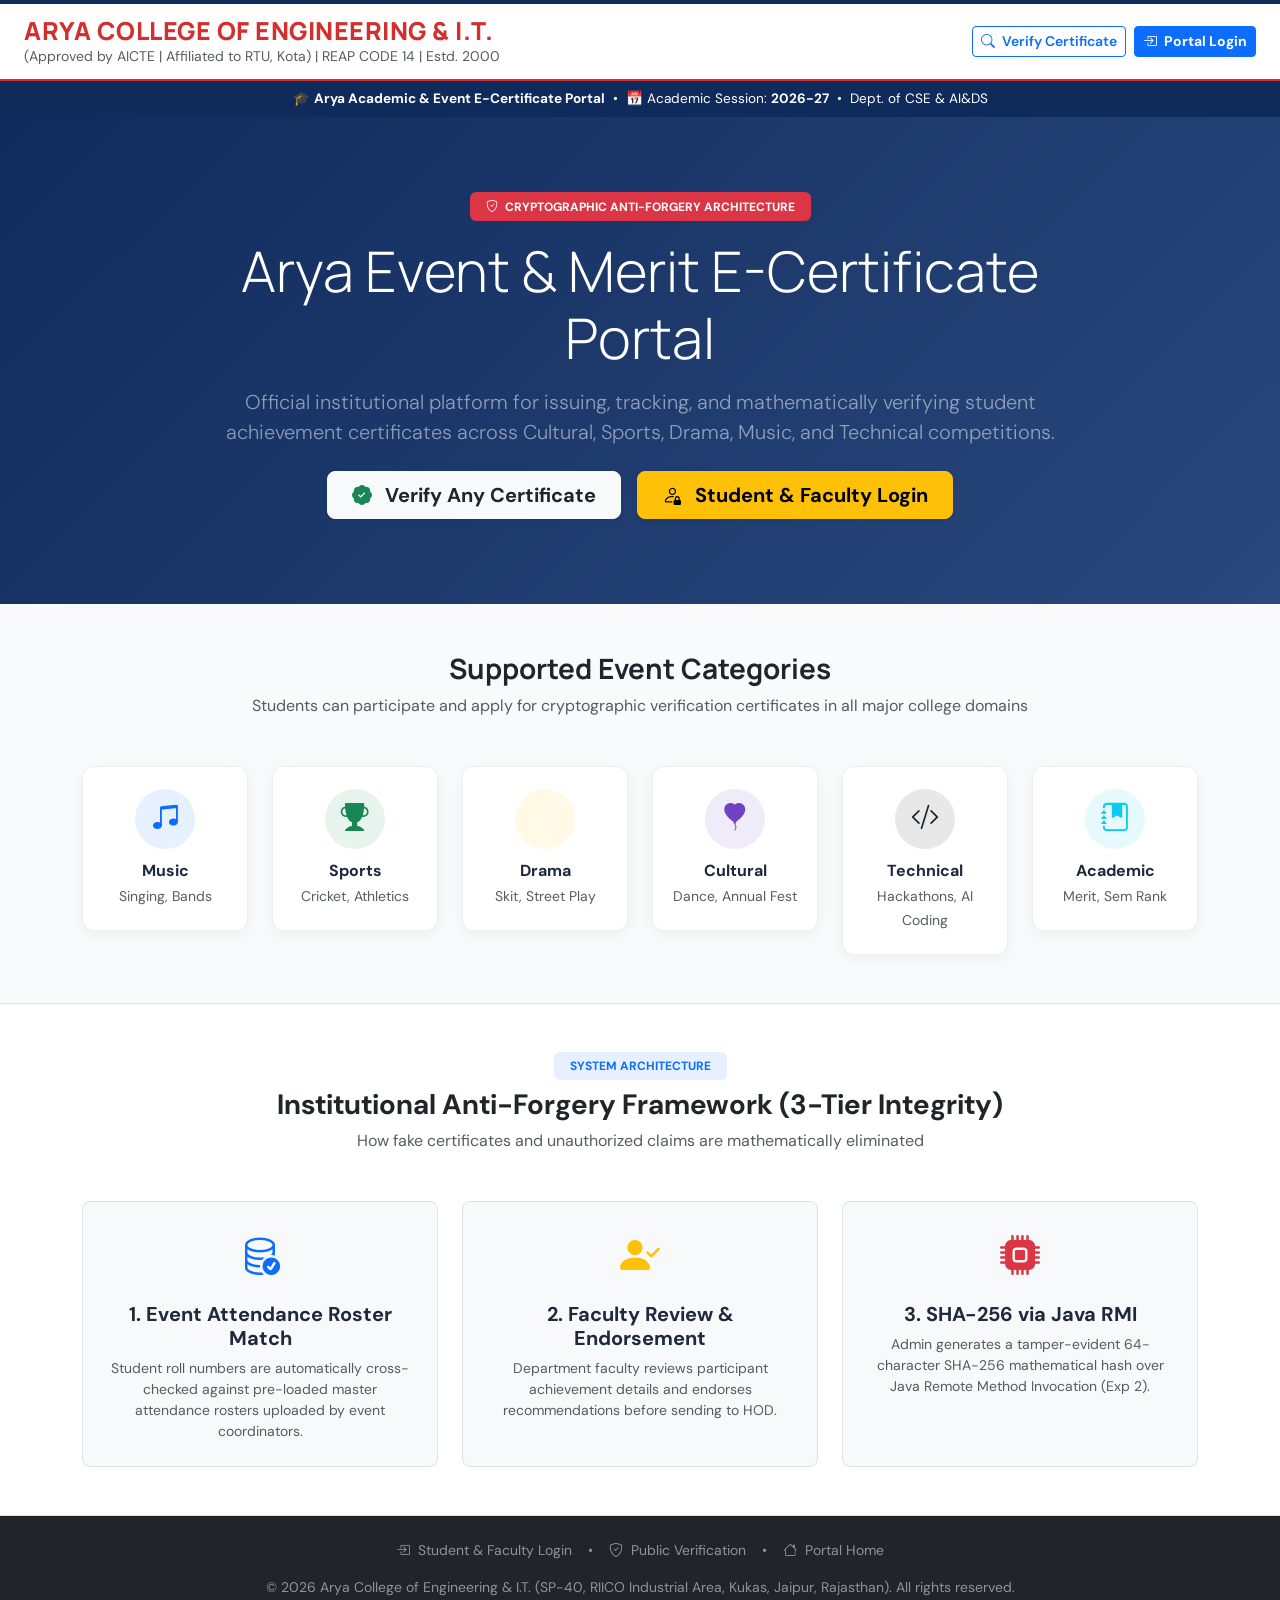
==== commit 649c58dd: "feat(portal): full 1:1 replica of localhost Tomcat webapp with Admin sidebar, Faculty review, Studen" ====
--- a/docs/index.html
+++ b/docs/index.html
@@ -3,54 +3,71 @@
 <head>
     <meta charset="UTF-8">
     <meta name="viewport" content="width=device-width, initial-scale=1.0">
-    <title>Arya Event & Merit E-Certificate Portal — Arya College of Engineering & I.T.</title>
+    <title>DocuVerify™ — Arya College of Engineering & I.T. Event Certificate Portal</title>
+    
     <!-- Bootstrap 5 CDN -->
     <link href="https://cdn.jsdelivr.net/npm/bootstrap@5.3.0/dist/css/bootstrap.min.css" rel="stylesheet">
     <!-- Bootstrap Icons -->
     <link href="https://cdn.jsdelivr.net/npm/bootstrap-icons@1.11.1/font/bootstrap-icons.css" rel="stylesheet">
     <!-- Google Fonts -->
-    <link href="https://fonts.googleapis.com/css2?family=DM+Sans:wght@400;500;700&family=Manrope:wght@400;600;700;800&family=Plus+Jakarta+Sans:wght@500;600;700&display=swap" rel="stylesheet">
+    <link href="https://fonts.googleapis.com/css2?family=DM+Sans:wght@400;500;700&family=Manrope:wght@400;600;700;800&family=Plus+Jakarta+Sans:wght@400;500;600;700;800&family=Space+Grotesk:wght@500;700&display=swap" rel="stylesheet">
+    
     <style>
+        /* Base Theme Variables */
+        :root {
+            --primary-color: #0f2b5c;
+            --primary-blue: #1e40af;
+            --accent-red: #d32f2f;
+            --accent-crimson: #e11d48;
+            --bg-light: #f8fafc;
+            --sidebar-width: 255px;
+        }
+
         body {
             font-family: 'DM Sans', sans-serif;
-            background-color: #f8fafc;
+            background-color: var(--bg-light);
+            color: #1e293b;
             margin: 0;
-            color: #1e293b;
-        }
-
-        /* 1. Official College Header (Exact Screenshot Match) */
+            overflow-x: hidden;
+        }
+
+        /* 1. Official College Header (Exact Match to web/index.jsp) */
         .college-topbar {
             background: #ffffff;
-            border-top: 4px solid #0f2b5c;
-            border-bottom: 2px solid #d32f2f;
+            border-top: 4px solid var(--primary-color);
+            border-bottom: 2px solid var(--accent-red);
             padding: 12px 24px;
+            position: relative;
+            z-index: 1020;
         }
 
         .arya-heading {
-            color: #d32f2f;
+            color: var(--accent-red);
             font-weight: 800;
             font-family: 'Manrope', sans-serif;
             font-size: 1.55rem;
             letter-spacing: 0.5px;
-        }
-
-        /* 2. Ribbon Banner */
+            cursor: pointer;
+        }
+
+        /* 2. PBL Academic Ribbon */
         .pbl-banner {
-            background: #0f2b5c;
+            background: var(--primary-color);
             color: #ffffff;
             padding: 8px 15px;
             font-size: 0.85rem;
             text-align: center;
         }
 
-        /* 3. Hero Section (Exact Screenshot Match) */
+        /* 3. Hero Section */
         .hero-section {
             background: linear-gradient(135deg, #0f2b5c 0%, #1e3a6d 50%, #29487d 100%);
             color: #ffffff;
-            padding: 70px 20px 80px 20px;
+            padding: 75px 20px 85px 20px;
             text-align: center;
         }
 
+        /* Category Cards */
         .cat-pill {
             background: #ffffff;
             border-radius: 12px;
@@ -77,33 +94,54 @@
             margin: 0 auto 12px auto;
         }
 
-        /* Navigation Views */
-        .app-view {
-            display: none;
-        }
-        .app-view.active-view {
-            display: block;
-        }
-
-        /* Modern Login Card (Embedded for direct access) */
-        .login-card-container {
+        /* Ambient Dark Login View Styling (Exact Match to web/jsp/login.jsp) */
+        .login-view-wrapper {
+            background: linear-gradient(135deg, #090e1a 0%, #0f172a 40%, #1e1b4b 100%);
+            min-height: calc(100vh - 120px);
+            display: flex;
+            align-items: center;
+            justify-content: center;
+            position: relative;
+            padding: 40px 16px;
+        }
+        .login-view-wrapper::before {
+            content: '';
+            position: absolute;
+            top: -100px;
+            left: 50%;
+            transform: translateX(-50%);
+            width: 500px;
+            height: 500px;
+            background: radial-gradient(circle, rgba(37, 99, 235, 0.25) 0%, rgba(0,0,0,0) 70%);
+            pointer-events: none;
+        }
+        .login-view-wrapper::after {
+            content: '';
+            position: absolute;
+            bottom: -100px;
+            right: 10%;
+            width: 400px;
+            height: 400px;
+            background: radial-gradient(circle, rgba(225, 29, 72, 0.15) 0%, rgba(0,0,0,0) 70%);
+            pointer-events: none;
+        }
+
+        .auth-card {
+            background: rgba(255, 255, 255, 0.98);
+            border-radius: 24px;
+            box-shadow: 0 25px 60px -15px rgba(0, 0, 0, 0.5), 0 0 0 1px rgba(255, 255, 255, 0.1);
+            width: 100%;
             max-width: 480px;
-            margin: 40px auto;
-        }
-        .portal-card {
-            background: #ffffff;
-            border-radius: 20px;
-            box-shadow: 0 20px 45px rgba(15, 43, 92, 0.12);
-            border: 1px solid rgba(15, 43, 92, 0.08);
-            padding: 34px 30px;
+            padding: 38px 34px;
             position: relative;
-        }
-        .portal-card::before {
+            z-index: 10;
+        }
+        .auth-card::before {
             content: '';
             position: absolute;
             top: 0; left: 0; right: 0; height: 4px;
             background: linear-gradient(90deg, #2563eb, #e11d48, #3b82f6);
-            border-radius: 20px 20px 0 0;
+            border-radius: 24px 24px 0 0;
         }
 
         .role-switch-container {
@@ -152,7 +190,7 @@
             padding: 0 12px;
             color: #64748b;
         }
-        .input-group-modern input, .input-group-modern select {
+        .input-group-modern input {
             border: none;
             outline: none;
             padding: 11px 12px 11px 0;
@@ -178,59 +216,160 @@
             color: #ffffff;
         }
 
-        .dashboard-hero {
+        /* ADMIN SIDEBAR & CONTENT LAYOUT (Exact Match to web/jsp/includes/sidebar.jsp & web/css/style.css) */
+        .admin-layout-wrapper {
+            display: flex;
+            width: 100%;
+            min-height: 100vh;
+        }
+
+        #sidebar {
+            width: var(--sidebar-width);
+            min-width: var(--sidebar-width);
+            background: #ffffff;
+            border-right: 1px solid #e2e8f0;
+            color: #3f3d56;
+            min-height: 100vh;
+            position: fixed;
+            top: 0;
+            left: 0;
+            z-index: 1000;
+            transition: all 0.3s;
+        }
+        #sidebar.collapsed {
+            margin-left: calc(-1 * var(--sidebar-width));
+        }
+
+        .sidebar-header {
+            padding: 20px;
+            background: #ffffff;
+            border-bottom: 1px solid #eaeaea;
+            text-align: center;
+        }
+
+        #sidebar ul.components {
+            padding: 15px 0;
+            list-style: none;
+            margin: 0;
+        }
+        #sidebar ul li a {
+            padding: 12px 20px;
+            font-size: 0.95rem;
+            display: flex;
+            align-items: center;
+            color: #475569;
+            text-decoration: none;
+            transition: all 0.2s;
+            font-weight: 500;
+            cursor: pointer;
+        }
+        #sidebar ul li a:hover, #sidebar ul li.active > a {
+            color: #1e40af;
+            background: rgba(37, 99, 235, 0.08);
+            border-right: 4px solid #1e40af;
+            font-weight: 700;
+        }
+        #sidebar ul li a i {
+            margin-right: 12px;
+            font-size: 1.15rem;
+        }
+
+        .admin-content-area {
+            width: calc(100% - var(--sidebar-width));
+            margin-left: var(--sidebar-width);
+            min-height: 100vh;
+            background-color: #f4f6fa;
+            transition: all 0.3s;
+            display: flex;
+            flex-direction: column;
+        }
+        .admin-content-area.expanded {
+            width: 100%;
+            margin-left: 0;
+        }
+
+        .admin-top-nav {
+            background: #ffffff;
+            border-bottom: 1px solid #e2e8f0;
+            padding: 12px 24px;
+            display: flex;
+            align-items: center;
+            justify-content: space-between;
+        }
+
+        /* Stat Cards */
+        .stats-card {
+            background: #ffffff;
+            border-radius: 12px;
+            padding: 20px;
+            border: 1px solid rgba(0,0,0,0.05);
+            box-shadow: 0 4px 15px rgba(0,0,0,0.03);
+        }
+        .stats-card .icon-box {
+            width: 54px;
+            height: 54px;
+            border-radius: 12px;
+            display: flex;
+            align-items: center;
+            justify-content: center;
+            font-size: 24px;
+        }
+
+        /* Student & Mentor Hero Banners */
+        .student-hero {
+            background: linear-gradient(135deg, #0f2b5c 0%, #1a428a 100%);
+            color: #ffffff;
+            border-radius: 12px;
+            padding: 24px 28px;
+            margin-bottom: 24px;
+        }
+        .mentor-hero {
             background: linear-gradient(135deg, #0f2b5c 0%, #1e3a6d 100%);
             color: #ffffff;
-            border-radius: 16px;
-            padding: 24px 28px;
+            border-radius: 12px;
+            padding: 22px 28px;
             margin-bottom: 24px;
         }
 
-        .stat-card {
-            background: #ffffff;
-            border-radius: 14px;
-            padding: 20px;
-            box-shadow: 0 4px 15px rgba(0,0,0,0.04);
-            border: 1px solid rgba(0,0,0,0.06);
+        /* Visibility Switcher */
+        .app-view {
+            display: none;
+        }
+        .app-view.active-view {
+            display: block;
         }
     </style>
 </head>
 <body>
 
-    <!-- 1. Official College Header (Matches User's Screenshot) -->
-    <header class="college-topbar d-flex flex-wrap justify-content-between align-items-center">
-        <div>
-            <h3 class="arya-heading mb-0" onclick="showView('view-home')" style="cursor: pointer;">
-                ARYA COLLEGE OF ENGINEERING & I.T.
-            </h3>
-            <p class="text-muted small mb-0">(Approved by AICTE | Affiliated to RTU, Kota) | REAP CODE 14 | Estd. 2000</p>
-        </div>
-        <div class="d-flex align-items-center gap-2 mt-2 mt-md-0" id="headerAuthButtons">
-            <button class="btn btn-outline-primary btn-sm fw-semibold" onclick="showView('view-verify')">
-                <i class="bi bi-search me-1"></i> Verify Certificate
-            </button>
-            <button class="btn btn-primary btn-sm fw-bold" id="btnLoginHeader" onclick="showView('view-login')">
-                <i class="bi bi-box-arrow-in-right me-1"></i> Portal Login
-            </button>
-            <div id="loggedInHeaderUser" class="d-none align-items-center gap-2">
-                <span class="badge bg-light text-dark border p-2" id="userHeaderTag"></span>
-                <button class="btn btn-outline-danger btn-sm" onclick="logoutSession()">
-                    <i class="bi bi-box-arrow-right me-1"></i> Logout
-                </button>
-            </div>
-        </div>
-    </header>
-
-    <!-- 2. Academic Session Ribbon -->
-    <div class="pbl-banner">
-        🎓 <strong>Arya Academic & Event E-Certificate Portal</strong> &nbsp;•&nbsp; 
-        📅 Academic Session: <strong>2026-27</strong> &nbsp;•&nbsp; 
-        Dept. of CSE & AI&DS
-    </div>
-
-    <!-- VIEW 1: HOME PAGE (Matches User's Screenshot 100%) -->
+    <!-- ========================================== -->
+    <!-- VIEW 1: LANDING PAGE (Exact web/index.jsp) -->
+    <!-- ========================================== -->
     <div id="view-home" class="app-view active-view">
         
+        <!-- Official College Header -->
+        <header class="college-topbar d-flex flex-wrap justify-content-between align-items-center">
+            <div>
+                <h3 class="arya-heading mb-0" onclick="showView('view-home')">ARYA COLLEGE OF ENGINEERING & I.T.</h3>
+                <p class="text-muted small mb-0">(Approved by AICTE | Affiliated to RTU, Kota) | REAP CODE 14 | Estd. 2000</p>
+            </div>
+            <div class="d-flex align-items-center gap-2 mt-2 mt-md-0" id="landingNavActions">
+                <button class="btn btn-outline-primary btn-sm fw-semibold" onclick="showView('view-verify')">
+                    <i class="bi bi-search me-1"></i> Verify Certificate
+                </button>
+                <button class="btn btn-primary btn-sm fw-bold" onclick="showView('view-login')">
+                    <i class="bi bi-box-arrow-in-right me-1"></i> Portal Login
+                </button>
+            </div>
+        </header>
+
+        <!-- Academic Ribbon -->
+        <div class="pbl-banner">
+            🎓 <strong>Arya Academic & Event E-Certificate Portal</strong> &nbsp;•&nbsp; 
+            📅 Academic Session: <strong>2026-27</strong> &nbsp;•&nbsp; 
+            Dept. of CSE & AI&DS
+        </div>
+
         <!-- Hero Section -->
         <section class="hero-section">
             <div class="container" style="max-width: 860px;">
@@ -254,7 +393,7 @@
             </div>
         </section>
 
-        <!-- Supported Event Categories (Matches User's Screenshot) -->
+        <!-- Supported Event Categories -->
         <div class="container py-5">
             <div class="text-center mb-5">
                 <h3 class="fw-bold text-dark" style="font-family: 'Manrope', sans-serif;">Supported Event Categories</h3>
@@ -262,7 +401,7 @@
             </div>
 
             <div class="row g-4">
-                <div class="col-6 col-md-4 col-lg-2" onclick="quickApplyCategory('Music')">
+                <div class="col-6 col-md-4 col-lg-2" onclick="quickApplyFromHome('Music')">
                     <div class="cat-pill">
                         <div class="feature-icon-box bg-primary bg-opacity-10 text-primary">
                             <i class="bi bi-music-note-beamed fs-3"></i>
@@ -272,7 +411,7 @@
                     </div>
                 </div>
 
-                <div class="col-6 col-md-4 col-lg-2" onclick="quickApplyCategory('Sports')">
+                <div class="col-6 col-md-4 col-lg-2" onclick="quickApplyFromHome('Sports')">
                     <div class="cat-pill">
                         <div class="feature-icon-box bg-success bg-opacity-10 text-success">
                             <i class="bi bi-trophy-fill fs-3"></i>
@@ -282,7 +421,7 @@
                     </div>
                 </div>
 
-                <div class="col-6 col-md-4 col-lg-2" onclick="quickApplyCategory('Drama')">
+                <div class="col-6 col-md-4 col-lg-2" onclick="quickApplyFromHome('Drama')">
                     <div class="cat-pill">
                         <div class="feature-icon-box bg-warning bg-opacity-10 text-warning">
                             <i class="bi bi-masks-theater fs-3"></i>
@@ -292,7 +431,7 @@
                     </div>
                 </div>
 
-                <div class="col-6 col-md-4 col-lg-2" onclick="quickApplyCategory('Cultural')">
+                <div class="col-6 col-md-4 col-lg-2" onclick="quickApplyFromHome('Cultural')">
                     <div class="cat-pill">
                         <div class="feature-icon-box" style="background: rgba(111, 66, 193, 0.1); color: #6f42c1;">
                             <i class="bi bi-balloon-heart-fill fs-3"></i>
@@ -302,7 +441,7 @@
                     </div>
                 </div>
 
-                <div class="col-6 col-md-4 col-lg-2" onclick="quickApplyCategory('Technical')">
+                <div class="col-6 col-md-4 col-lg-2" onclick="quickApplyFromHome('Technical')">
                     <div class="cat-pill">
                         <div class="feature-icon-box bg-dark bg-opacity-10 text-dark">
                             <i class="bi bi-code-slash fs-3"></i>
@@ -312,7 +451,7 @@
                     </div>
                 </div>
 
-                <div class="col-6 col-md-4 col-lg-2" onclick="quickApplyCategory('Academic')">
+                <div class="col-6 col-md-4 col-lg-2" onclick="quickApplyFromHome('Academic')">
                     <div class="cat-pill">
                         <div class="feature-icon-box bg-info bg-opacity-10 text-info">
                             <i class="bi bi-journal-bookmark-fill fs-3"></i>
@@ -324,13 +463,13 @@
             </div>
         </div>
 
-        <!-- 3-Tier Anti-Forgery Architecture Showcase -->
+        <!-- 3-Tier Anti-Forgery Framework -->
         <div class="bg-white py-5 border-top border-bottom">
             <div class="container">
                 <div class="text-center mb-5">
                     <span class="badge bg-primary bg-opacity-10 text-primary px-3 py-2 fw-bold mb-2">SYSTEM ARCHITECTURE</span>
-                    <h3 class="fw-bold text-dark">How Fake Applications Are Eliminated</h3>
-                    <p class="text-muted">3-Tier Verification Pipeline ensuring zero forged credentials</p>
+                    <h3 class="fw-bold text-dark">Institutional Anti-Forgery Framework (3-Tier Integrity)</h3>
+                    <p class="text-muted">How fake certificates and unauthorized claims are mathematically eliminated</p>
                 </div>
 
                 <div class="row g-4 text-center">
@@ -339,7 +478,7 @@
                             <div class="fs-1 text-primary mb-3"><i class="bi bi-database-check"></i></div>
                             <h5 class="fw-bold">1. Event Attendance Roster Match</h5>
                             <p class="small text-muted mb-0">
-                                Student roll numbers are automatically cross-checked against pre-loaded master attendance lists uploaded by event coordinators.
+                                Student roll numbers are automatically cross-checked against pre-loaded master attendance rosters uploaded by event coordinators.
                             </p>
                         </div>
                     </div>
@@ -366,349 +505,705 @@
                 </div>
             </div>
         </div>
+
+        <!-- Footer -->
+        <footer class="bg-dark text-white py-4 text-center">
+            <div class="container">
+                <div class="d-flex flex-wrap justify-content-center gap-3 mb-3 small">
+                    <a href="javascript:void(0)" onclick="showView('view-login')" class="text-white-50 text-decoration-none">
+                        <i class="bi bi-box-arrow-in-right me-1"></i> Student & Faculty Login
+                    </a>
+                    <span class="text-white-50">•</span>
+                    <a href="javascript:void(0)" onclick="showView('view-verify')" class="text-white-50 text-decoration-none">
+                        <i class="bi bi-shield-check me-1"></i> Public Verification
+                    </a>
+                    <span class="text-white-50">•</span>
+                    <a href="javascript:void(0)" onclick="showView('view-home')" class="text-white-50 text-decoration-none">
+                        <i class="bi bi-house me-1"></i> Portal Home
+                    </a>
+                </div>
+                <p class="small text-white-50 mb-0">
+                    &copy; 2026 Arya College of Engineering & I.T. (SP-40, RIICO Industrial Area, Kukas, Jaipur, Rajasthan). All rights reserved.
+                </p>
+            </div>
+        </footer>
     </div>
 
-    <!-- VIEW 2: PUBLIC VERIFICATION (Fully Functional) -->
+
+    <!-- ========================================== -->
+    <!-- VIEW 2: LOGIN PAGE (Exact web/jsp/login.jsp) -->
+    <!-- ========================================== -->
+    <div id="view-login" class="app-view">
+        <!-- Top bar -->
+        <div class="college-topbar d-flex justify-content-between align-items-center">
+            <div>
+                <h4 class="arya-heading mb-0" onclick="showView('view-home')">ARYA COLLEGE OF ENGINEERING & I.T.</h4>
+                <small class="text-muted fw-semibold">Institutional Portal Login • REAP CODE 14</small>
+            </div>
+            <div>
+                <button class="btn btn-outline-secondary btn-sm" onclick="showView('view-home')">
+                    <i class="bi bi-arrow-left me-1"></i> Back to Home
+                </button>
+            </div>
+        </div>
+
+        <div class="login-view-wrapper">
+            <div class="auth-card">
+                <div class="text-center mb-4">
+                    <div class="d-inline-flex align-items-center justify-content-center p-3 rounded-circle bg-primary bg-opacity-10 text-primary mb-2" style="width: 58px; height: 58px;">
+                        <i class="bi bi-shield-lock-fill fs-2 text-primary"></i>
+                    </div>
+                    <h4 class="fw-bold text-dark mb-1">Institutional Portal Login</h4>
+                    <p class="text-muted small mb-0">Select your authorization role to enter your workspace</p>
+                </div>
+
+                <!-- Segmented Role Switcher -->
+                <div class="role-switch-container">
+                    <button type="button" class="role-btn active" id="loginTabAdmin" onclick="selectLoginRole('admin')">
+                        <i class="bi bi-person-fill-gear me-1"></i> Admin / HOD
+                    </button>
+                    <button type="button" class="role-btn" id="loginTabMentor" onclick="selectLoginRole('mentor')">
+                        <i class="bi bi-person-badge me-1"></i> Faculty
+                    </button>
+                    <button type="button" class="role-btn" id="loginTabStudent" onclick="selectLoginRole('student')">
+                        <i class="bi bi-mortarboard-fill me-1"></i> Student
+                    </button>
+                </div>
+
+                <!-- Login Form -->
+                <form onsubmit="performLogin(event)">
+                    <div class="mb-3">
+                        <label class="form-label small fw-bold text-dark mb-1" id="lblUsername">User ID / Username</label>
+                        <div class="input-group-modern">
+                            <span class="input-icon"><i class="bi bi-person"></i></span>
+                            <input type="text" id="inputUsername" required value="admin">
+                        </div>
+                    </div>
+
+                    <div class="mb-3">
+                        <label class="form-label small fw-bold text-dark mb-1">Password</label>
+                        <div class="input-group-modern">
+                            <span class="input-icon"><i class="bi bi-key"></i></span>
+                            <input type="password" id="inputPassword" required value="admin123">
+                        </div>
+                    </div>
+
+                    <!-- Quick Demo Credentials Pills -->
+                    <div class="p-2 mb-3 rounded bg-light border text-center small text-muted">
+                        <span class="fw-bold">Click to Auto-Fill:</span> 
+                        <a href="javascript:void(0)" onclick="fillCredentials('admin', 'admin123', 'admin')" class="badge bg-danger text-white text-decoration-none ms-1">admin</a>
+                        <a href="javascript:void(0)" onclick="fillCredentials('faculty', 'faculty123', 'mentor')" class="badge bg-primary text-white text-decoration-none ms-1">faculty</a>
+                        <a href="javascript:void(0)" onclick="fillCredentials('student', 'student123', 'student')" class="badge bg-success text-white text-decoration-none ms-1">student</a>
+                    </div>
+
+                    <button type="submit" class="btn btn-portal-submit">
+                        Sign In to Dashboard <i class="bi bi-arrow-right ms-1"></i>
+                    </button>
+                </form>
+            </div>
+        </div>
+    </div>
+
+
+    <!-- ============================================================== -->
+    <!-- VIEW 3: ADMIN DASHBOARD (Exact web/jsp/admin/admin_dashboard.jsp) -->
+    <!-- ============================================================== -->
+    <div id="view-admin" class="app-view">
+        <div class="admin-layout-wrapper">
+            
+            <!-- Left Sidebar (#sidebar from includes/sidebar.jsp) -->
+            <nav id="sidebar">
+                <div class="sidebar-header">
+                    <h5 class="mb-0 text-danger fw-bold" style="font-family: 'Manrope', sans-serif;">ARYA COLLEGE</h5>
+                    <small class="text-muted fw-semibold">PBL • Dept. of CSE / AI&DS</small>
+                </div>
+                <ul class="components">
+                    <li class="active">
+                        <a onclick="showAdminSection('dashboard')">
+                            <i class="bi bi-speedometer2"></i> Admin Dashboard
+                        </a>
+                    </li>
+                    <li>
+                        <a onclick="openDirectIssueModal()">
+                            <i class="bi bi-patch-plus-fill"></i> Direct Issue Cert
+                        </a>
+                    </li>
+                    <li>
+                        <a onclick="openManageUsersModal()">
+                            <i class="bi bi-people-fill"></i> Manage Users
+                        </a>
+                    </li>
+                    <li>
+                        <a onclick="scrollToSection('adminIssuedTableCard')">
+                            <i class="bi bi-journal-text"></i> Issued Cert Archive
+                        </a>
+                    </li>
+                    <hr class="mx-3 my-2 text-muted">
+                    <li class="px-4 py-1 text-muted small fw-bold text-uppercase">Navigation</li>
+                    <li>
+                        <a onclick="showView('view-verify')">
+                            <i class="bi bi-shield-check"></i> Public Verification
+                        </a>
+                    </li>
+                    <li>
+                        <a onclick="showView('view-home')">
+                            <i class="bi bi-house-door-fill"></i> Portal Home
+                        </a>
+                    </li>
+                    <li>
+                        <a onclick="performLogout()" class="text-danger">
+                            <i class="bi bi-box-arrow-right"></i> Logout
+                        </a>
+                    </li>
+                </ul>
+            </nav>
+
+            <!-- Main Content Area (#content) -->
+            <div class="admin-content-area" id="adminContentArea">
+                
+                <!-- Top Navbar -->
+                <div class="admin-top-nav">
+                    <div class="d-flex align-items-center">
+                        <button type="button" class="btn btn-outline-secondary btn-sm me-3" onclick="toggleSidebar()">
+                            <i class="bi bi-list fs-5"></i>
+                        </button>
+                        <span class="fw-bold text-dark d-none d-md-inline">Arya College of Engineering & I.T.</span>
+                        <span class="text-muted small ms-2 d-none d-md-inline">• Project Based Learning (PBL) 2026-27</span>
+                    </div>
+                    <div class="d-flex align-items-center gap-2">
+                        <span class="fw-medium text-dark">Dr. S. K. Sharma</span>
+                        <span class="badge bg-danger">ADMIN</span>
+                        <button class="btn btn-outline-danger btn-sm ms-2" onclick="performLogout()">
+                            <i class="bi bi-box-arrow-right me-1"></i> Logout
+                        </button>
+                    </div>
+                </div>
+
+                <!-- Container Fluid Body -->
+                <div class="container-fluid p-4">
+                    
+                    <!-- Title & Privileges -->
+                    <div class="d-flex flex-wrap justify-content-between align-items-center mb-4 gap-2">
+                        <div>
+                            <h2 class="fw-bold mb-0">HOD & Administrative Control Panel</h2>
+                            <small class="text-muted fw-semibold">Arya College of Engineering & I.T. • Academic Event E-Certificate Master Portal</small>
+                        </div>
+                        <div>
+                            <span class="badge bg-danger px-3 py-2 rounded-pill me-2">
+                                <i class="bi bi-shield-lock-fill me-1"></i> Admin Privileges
+                            </span>
+                            <span class="badge bg-success px-3 py-2 rounded-pill">
+                                <i class="bi bi-cpu-fill me-1"></i> RMI SHA-256 Active (Port 1099)
+                            </span>
+                        </div>
+                    </div>
+
+                    <!-- 4 Admin Stat Cards (Exact match to admin_dashboard.jsp) -->
+                    <div class="row g-3 mb-4">
+                        <div class="col-md-3">
+                            <div class="stats-card h-100">
+                                <div class="d-flex align-items-center">
+                                    <div class="icon-box bg-primary text-white rounded p-3 me-3">
+                                        <i class="bi bi-people-fill fs-3"></i>
+                                    </div>
+                                    <div>
+                                        <h6 class="text-muted mb-1">Total Users</h6>
+                                        <h3 class="fw-bold mb-0" id="statAdminUsers">8</h3>
+                                        <small class="text-muted">Students & Mentors</small>
+                                    </div>
+                                </div>
+                            </div>
+                        </div>
+                        <div class="col-md-3">
+                            <div class="stats-card h-100">
+                                <div class="d-flex align-items-center">
+                                    <div class="icon-box bg-success text-white rounded p-3 me-3">
+                                        <i class="bi bi-patch-check-fill fs-3"></i>
+                                    </div>
+                                    <div>
+                                        <h6 class="text-muted mb-1">Issued Certificates</h6>
+                                        <h3 class="fw-bold mb-0" id="statAdminIssued">2</h3>
+                                        <small class="text-muted">SHA-256 Validated</small>
+                                    </div>
+                                </div>
+                            </div>
+                        </div>
+                        <div class="col-md-3">
+                            <div class="stats-card h-100">
+                                <div class="d-flex align-items-center">
+                                    <div class="icon-box bg-warning text-dark rounded p-3 me-3">
+                                        <i class="bi bi-hourglass-split fs-3"></i>
+                                    </div>
+                                    <div>
+                                        <h6 class="text-muted mb-1">Pending Approvals</h6>
+                                        <h3 class="fw-bold mb-0" id="statAdminPending">1</h3>
+                                        <small class="text-muted">Awaiting Cryptographic Hash</small>
+                                    </div>
+                                </div>
+                            </div>
+                        </div>
+                        <div class="col-md-3">
+                            <div class="stats-card h-100">
+                                <div class="d-flex align-items-center">
+                                    <div class="icon-box bg-dark text-white rounded p-3 me-3">
+                                        <i class="bi bi-building fs-3"></i>
+                                    </div>
+                                    <div>
+                                        <h6 class="text-muted mb-1">Affiliation</h6>
+                                        <h5 class="fw-bold mb-0">RTU / AICTE</h5>
+                                        <small class="text-muted">Arya 1st Old Campus</small>
+                                    </div>
+                                </div>
+                            </div>
+                        </div>
+                    </div>
+
+                    <!-- Table 1: Pending Applications Awaiting Cryptographic Issuance -->
+                    <div class="card shadow-sm border-0 mb-4">
+                        <div class="card-header bg-white py-3 d-flex justify-content-between align-items-center">
+                            <h5 class="fw-bold mb-0 text-dark">
+                                <i class="bi bi-shield-shaded text-danger me-2"></i>Event Certificate Requests Awaiting Cryptographic Issuance
+                            </h5>
+                            <span class="badge bg-light text-dark border">SHA-256 Digest Engine via Java RMI (Exp 2)</span>
+                        </div>
+                        <div class="card-body p-0">
+                            <div class="table-responsive">
+                                <table class="table table-hover align-middle mb-0">
+                                    <thead class="table-light">
+                                        <tr>
+                                            <th class="ps-3">App No</th>
+                                            <th>Student Name & Roll No</th>
+                                            <th>Event & Category</th>
+                                            <th>Award / Position</th>
+                                            <th>Faculty Review Status</th>
+                                            <th>Anti-Forgery Match</th>
+                                            <th class="text-end pe-3">HOD Action</th>
+                                        </tr>
+                                    </thead>
+                                    <tbody id="adminPendingTableBody">
+                                        <!-- Dynamically rendered -->
+                                    </tbody>
+                                </table>
+                            </div>
+                        </div>
+                    </div>
+
+                    <!-- Table 2: Recently Cryptographically Signed Certificates -->
+                    <div class="card shadow-sm border-0 mb-4" id="adminIssuedTableCard">
+                        <div class="card-header bg-white py-3 d-flex justify-content-between align-items-center">
+                            <h5 class="fw-bold mb-0 text-dark">
+                                <i class="bi bi-patch-check-fill text-success me-2"></i>Recently Cryptographically Signed Certificates
+                            </h5>
+                            <button class="btn btn-sm btn-outline-primary fw-semibold" onclick="openDirectIssueModal()">
+                                <i class="bi bi-plus-circle me-1"></i> Direct Issue Cert
+                            </button>
+                        </div>
+                        <div class="card-body p-0">
+                            <div class="table-responsive">
+                                <table class="table table-hover align-middle mb-0">
+                                    <thead class="table-light">
+                                        <tr>
+                                            <th class="ps-3">Cert ID</th>
+                                            <th>Student Name & Roll No</th>
+                                            <th>Event Category</th>
+                                            <th>Issue Date</th>
+                                            <th>Cryptographic SHA-256 Digest</th>
+                                            <th class="text-end pe-3">Action</th>
+                                        </tr>
+                                    </thead>
+                                    <tbody id="adminIssuedTableBody">
+                                        <!-- Dynamically rendered -->
+                                    </tbody>
+                                </table>
+                            </div>
+                        </div>
+                    </div>
+
+                </div>
+            </div>
+        </div>
+    </div>
+
+
+    <!-- ============================================================== -->
+    <!-- VIEW 4: FACULTY / MENTOR PANEL (Exact web/jsp/mentor/dashboard.jsp) -->
+    <!-- ============================================================== -->
+    <div id="view-faculty" class="app-view">
+        
+        <!-- Top Bar -->
+        <div class="college-topbar d-flex flex-wrap justify-content-between align-items-center">
+            <div>
+                <h4 class="text-danger fw-bold mb-0" style="font-family: 'Manrope', sans-serif;">ARYA COLLEGE OF ENGINEERING & I.T.</h4>
+                <small class="text-muted fw-semibold">Faculty / Mentor Verification Panel • REAP CODE 14</small>
+            </div>
+            <div class="d-flex align-items-center gap-3">
+                <span class="badge bg-light text-dark border p-2">
+                    <i class="bi bi-person-workspace text-primary me-1"></i> Prof. Rajesh Gupta (FACULTY)
+                </span>
+                <button class="btn btn-outline-danger btn-sm" onclick="performLogout()">
+                    <i class="bi bi-box-arrow-right me-1"></i> Logout
+                </button>
+            </div>
+        </div>
+
+        <div class="pbl-banner">
+            🎓 <strong>Arya Faculty Event Verification Desk</strong> &nbsp;•&nbsp; 
+            Academic Session 2026-27 &nbsp;•&nbsp; Dept. of Computer Science & Engineering
+        </div>
+
+        <div class="container py-4">
+            
+            <!-- Mentor Hero -->
+            <div class="mentor-hero d-flex flex-wrap justify-content-between align-items-center gap-3">
+                <div>
+                    <h3 class="fw-bold mb-1">Mentor Verification Workspace 👨‍🏫</h3>
+                    <p class="mb-0 text-white-50">
+                        Faculty Coordinator: <strong class="text-warning">Prof. Rajesh Gupta</strong> &nbsp;|&nbsp; 
+                        PBL Dept: <strong class="text-white">Dept. of Computer Science & Engineering</strong>
+                    </p>
+                </div>
+                <div>
+                    <span class="badge bg-warning text-dark px-3 py-2 fs-6">
+                        <i class="bi bi-hourglass-split me-1"></i> Pending Verification: <span id="facultyPendingBadge">1</span>
+                    </span>
+                </div>
+            </div>
+
+            <!-- Pending Student Applications Table -->
+            <div class="card shadow-sm border-0 mb-4">
+                <div class="card-header bg-white py-3 d-flex justify-content-between align-items-center">
+                    <h5 class="fw-bold mb-0 text-dark">
+                        <i class="bi bi-shield-lock-fill text-primary me-2"></i>Pending Student Applications (Anti-Forgery Review)
+                    </h5>
+                    <span class="badge bg-light text-secondary border">Two-Tier Faculty Verification</span>
+                </div>
+                <div class="card-body p-0">
+                    <div class="table-responsive">
+                        <table class="table table-hover align-middle mb-0">
+                            <thead class="table-light">
+                                <tr>
+                                    <th class="ps-3">App No</th>
+                                    <th>Student Details</th>
+                                    <th>Event & Category</th>
+                                    <th>Claimed Position</th>
+                                    <th>Anti-Forgery Status</th>
+                                    <th>Proof Link</th>
+                                    <th class="text-end pe-3">Action</th>
+                                </tr>
+                            </thead>
+                            <tbody id="facultyReviewTableBody">
+                                <!-- Dynamically rendered -->
+                            </tbody>
+                        </table>
+                    </div>
+                </div>
+            </div>
+
+            <!-- Quick Navigation Footer inside Faculty -->
+            <div class="text-center mt-4">
+                <button class="btn btn-outline-secondary btn-sm me-2" onclick="showView('view-home')">
+                    <i class="bi bi-house me-1"></i> Back to Home
+                </button>
+                <button class="btn btn-outline-primary btn-sm" onclick="showView('view-verify')">
+                    <i class="bi bi-shield-check me-1"></i> Public Certificate Verification
+                </button>
+            </div>
+
+        </div>
+    </div>
+
+
+    <!-- ============================================================== -->
+    <!-- VIEW 5: STUDENT DASHBOARD (Exact web/jsp/student/dashboard.jsp) -->
+    <!-- ============================================================== -->
+    <div id="view-student" class="app-view">
+        
+        <!-- Top Bar -->
+        <div class="college-topbar d-flex flex-wrap justify-content-between align-items-center">
+            <div>
+                <h4 class="arya-heading mb-0" onclick="showView('view-home')">ARYA COLLEGE OF ENGINEERING & I.T.</h4>
+                <small class="text-muted fw-semibold">Event & Merit E-Certificate Portal | REAP CODE 14</small>
+            </div>
+            <div class="d-flex align-items-center gap-3">
+                <span class="badge bg-light text-dark border p-2">
+                    <i class="bi bi-person-circle text-primary me-1"></i> Amit Kumar (24EAIDS051)
+                </span>
+                <button class="btn btn-outline-danger btn-sm" onclick="performLogout()">
+                    <i class="bi bi-box-arrow-right me-1"></i> Logout
+                </button>
+            </div>
+        </div>
+
+        <!-- PBL Substrip -->
+        <div class="pbl-banner d-flex justify-content-between align-items-center px-4">
+            <div>🎓 <strong>Arya Student Event Portal — Academic Session 2026-27</strong> • Dept. of CSE & AI&DS</div>
+            <div>
+                <a href="javascript:void(0)" onclick="showView('view-verify')" class="text-white text-decoration-none small">
+                    <i class="bi bi-shield-check me-1"></i> Public Certificate Verification
+                </a>
+            </div>
+        </div>
+
+        <div class="container py-4">
+            
+            <!-- Student Hero Profile Banner -->
+            <div class="student-hero d-flex flex-wrap justify-content-between align-items-center gap-3">
+                <div>
+                    <h3 class="fw-bold mb-1">Welcome back, Amit Kumar! 🎓</h3>
+                    <p class="mb-0 text-white-50">
+                        Roll No: <strong class="text-white">24EAIDS051</strong> &nbsp;|&nbsp; 
+                        Branch: <strong class="text-white">AI & Data Science</strong> &nbsp;|&nbsp; 
+                        Year: <strong class="text-white">3rd Year (5th Sem)</strong>
+                    </p>
+                </div>
+                <div>
+                    <button class="btn btn-warning fw-bold px-4 py-2" onclick="openApplyModal()">
+                        <i class="bi bi-plus-circle-fill me-2"></i> Apply for Event Certificate
+                    </button>
+                </div>
+            </div>
+
+            <!-- 4 Quick Metrics -->
+            <div class="row g-3 mb-4">
+                <div class="col-md-3">
+                    <div class="stat-card text-center p-3 bg-white rounded shadow-sm border">
+                        <h6 class="text-muted mb-1">Approved Certificates</h6>
+                        <h2 class="fw-bold text-success mb-0" id="studentStatApproved">1</h2>
+                        <small class="text-muted">Cryptographically Sealed</small>
+                    </div>
+                </div>
+                <div class="col-md-3">
+                    <div class="stat-card text-center p-3 bg-white rounded shadow-sm border">
+                        <h6 class="text-muted mb-1">Pending Requests</h6>
+                        <h2 class="fw-bold text-warning mb-0" id="studentStatPending">1</h2>
+                        <small class="text-muted">Under Mentor Review</small>
+                    </div>
+                </div>
+                <div class="col-md-3">
+                    <div class="stat-card text-center p-3 bg-white rounded shadow-sm border">
+                        <h6 class="text-muted mb-1">Rejected Requests</h6>
+                        <h2 class="fw-bold text-danger mb-0">0</h2>
+                        <small class="text-muted">Roster Discrepancies</small>
+                    </div>
+                </div>
+                <div class="col-md-3">
+                    <div class="stat-card text-center p-3 bg-white rounded shadow-sm border">
+                        <h6 class="text-muted mb-1">Total Applications</h6>
+                        <h2 class="fw-bold text-primary mb-0" id="studentStatTotal">2</h2>
+                        <small class="text-muted">Cultural, Sports & Tech</small>
+                    </div>
+                </div>
+            </div>
+
+            <!-- Navigation Tabs (Pills) -->
+            <ul class="nav nav-pills mb-3" id="studentTabPills">
+                <li class="nav-item">
+                    <button class="nav-link active fw-semibold" id="tabBtnCerts" onclick="switchStudentTab('certs')">
+                        <i class="bi bi-award-fill me-1"></i> My Issued Certificates (<span id="tabCountCerts">1</span>)
+                    </button>
+                </li>
+                <li class="nav-item">
+                    <button class="nav-link fw-semibold" id="tabBtnApps" onclick="switchStudentTab('apps')">
+                        <i class="bi bi-clock-history me-1"></i> Application Tracking (<span id="tabCountApps">2</span>)
+                    </button>
+                </li>
+                <li class="nav-item">
+                    <button class="nav-link fw-semibold" id="tabBtnEvents" onclick="switchStudentTab('events')">
+                        <i class="bi bi-calendar-event me-1"></i> Official College Events
+                    </button>
+                </li>
+            </ul>
+
+            <!-- Tab Content 1: My Issued Certificates -->
+            <div id="studentTabContentCerts">
+                <div class="card shadow-sm border-0 mb-4">
+                    <div class="card-header bg-white py-3 fw-bold">
+                        <i class="bi bi-patch-check-fill text-success me-2"></i> Verified Institutional Merit & Event Certificates
+                    </div>
+                    <div class="card-body p-0">
+                        <div class="table-responsive">
+                            <table class="table table-hover align-middle mb-0">
+                                <thead class="table-light">
+                                    <tr>
+                                        <th class="ps-3">Certificate ID</th>
+                                        <th>Category</th>
+                                        <th>Event / Competition</th>
+                                        <th>Award / Position</th>
+                                        <th>Status</th>
+                                        <th class="text-end pe-3">Action</th>
+                                    </tr>
+                                </thead>
+                                <tbody id="studentCertTableBody">
+                                    <!-- Rendered dynamically -->
+                                </tbody>
+                            </table>
+                        </div>
+                    </div>
+                </div>
+            </div>
+
+            <!-- Tab Content 2: Application Tracking -->
+            <div id="studentTabContentApps" style="display: none;">
+                <div class="card shadow-sm border-0 mb-4">
+                    <div class="card-header bg-white py-3 fw-bold">
+                        <i class="bi bi-clock-history text-primary me-2"></i> Student Application Pipeline Tracking
+                    </div>
+                    <div class="card-body p-0">
+                        <div class="table-responsive">
+                            <table class="table table-hover align-middle mb-0">
+                                <thead class="table-light">
+                                    <tr>
+                                        <th class="ps-3">App No</th>
+                                        <th>Event Name</th>
+                                        <th>Category</th>
+                                        <th>Anti-Forgery Match</th>
+                                        <th>Current Stage</th>
+                                    </tr>
+                                </thead>
+                                <tbody id="studentAppTableBody">
+                                    <!-- Rendered dynamically -->
+                                </tbody>
+                            </table>
+                        </div>
+                    </div>
+                </div>
+            </div>
+
+            <!-- Tab Content 3: Official College Events -->
+            <div id="studentTabContentEvents" style="display: none;">
+                <div class="row g-3">
+                    <div class="col-md-4">
+                        <div class="card h-100 shadow-sm border-0 p-3">
+                            <span class="badge bg-dark align-self-start mb-2">Technical</span>
+                            <h5 class="fw-bold mb-1">CodeStorm Hackathon 2026</h5>
+                            <p class="small text-muted mb-3">24-hour Artificial Intelligence and Web Application development challenge.</p>
+                            <button class="btn btn-outline-primary btn-sm mt-auto" onclick="quickApplyWithEvent('CodeStorm Hackathon 2026', 'Technical')">
+                                Apply for Cert <i class="bi bi-arrow-right ms-1"></i>
+                            </button>
+                        </div>
+                    </div>
+                    <div class="col-md-4">
+                        <div class="card h-100 shadow-sm border-0 p-3">
+                            <span class="badge bg-primary align-self-start mb-2">Music</span>
+                            <h5 class="fw-bold mb-1">Arya Tarang Fest 2026</h5>
+                            <p class="small text-muted mb-3">Inter-college solo singing and battle of the bands competition.</p>
+                            <button class="btn btn-outline-primary btn-sm mt-auto" onclick="quickApplyWithEvent('Arya Tarang Fest 2026', 'Music')">
+                                Apply for Cert <i class="bi bi-arrow-right ms-1"></i>
+                            </button>
+                        </div>
+                    </div>
+                    <div class="col-md-4">
+                        <div class="card h-100 shadow-sm border-0 p-3">
+                            <span class="badge bg-success align-self-start mb-2">Sports</span>
+                            <h5 class="fw-bold mb-1">Arya Yuva Spardha 2026</h5>
+                            <p class="small text-muted mb-3">Annual sports meet covering Cricket, Athletics, and Badminton tournaments.</p>
+                            <button class="btn btn-outline-primary btn-sm mt-auto" onclick="quickApplyWithEvent('Arya Yuva Spardha 2026', 'Sports')">
+                                Apply for Cert <i class="bi bi-arrow-right ms-1"></i>
+                            </button>
+                        </div>
+                    </div>
+                    <div class="col-md-4">
+                        <div class="card h-100 shadow-sm border-0 p-3">
+                            <span class="badge bg-warning text-dark align-self-start mb-2">Drama</span>
+                            <h5 class="fw-bold mb-1">Rangmanch Street Play 2026</h5>
+                            <p class="small text-muted mb-3">Stage plays, skits, and social awareness street theater.</p>
+                            <button class="btn btn-outline-primary btn-sm mt-auto" onclick="quickApplyWithEvent('Rangmanch 2026', 'Drama')">
+                                Apply for Cert <i class="bi bi-arrow-right ms-1"></i>
+                            </button>
+                        </div>
+                    </div>
+                    <div class="col-md-4">
+                        <div class="card h-100 shadow-sm border-0 p-3">
+                            <span class="badge bg-purple text-white align-self-start mb-2" style="background:#6f42c1;">Cultural</span>
+                            <h5 class="fw-bold mb-1">Aura Cultural Fest 2026</h5>
+                            <p class="small text-muted mb-3">Annual cultural dance, fashion pageant, and fine arts showcase.</p>
+                            <button class="btn btn-outline-primary btn-sm mt-auto" onclick="quickApplyWithEvent('Aura Cultural Fest 2026', 'Cultural')">
+                                Apply for Cert <i class="bi bi-arrow-right ms-1"></i>
+                            </button>
+                        </div>
+                    </div>
+                    <div class="col-md-4">
+                        <div class="card h-100 shadow-sm border-0 p-3">
+                            <span class="badge bg-info text-white align-self-start mb-2">Academic</span>
+                            <h5 class="fw-bold mb-1">RTU Academic Merit Rank</h5>
+                            <p class="small text-muted mb-3">Semester rank holders and outstanding academic performance awards.</p>
+                            <button class="btn btn-outline-primary btn-sm mt-auto" onclick="quickApplyWithEvent('RTU Academic Merit Rank', 'Academic')">
+                                Apply for Cert <i class="bi bi-arrow-right ms-1"></i>
+                            </button>
+                        </div>
+                    </div>
+                </div>
+            </div>
+
+        </div>
+    </div>
+
+
+    <!-- ==================================================================== -->
+    <!-- VIEW 6: PUBLIC VERIFICATION (Exact web/jsp/certificate/verify.jsp)   -->
+    <!-- ==================================================================== -->
     <div id="view-verify" class="app-view py-5">
-        <div class="container" style="max-width: 800px;">
+        <div class="container" style="max-width: 820px;">
             <div class="text-center mb-4">
                 <button class="btn btn-outline-secondary btn-sm mb-3" onclick="showView('view-home')">
-                    <i class="bi bi-arrow-left me-1"></i> Back to Home
+                    <i class="bi bi-arrow-left me-1"></i> Back to Portal Home
                 </button>
                 <div class="d-inline-flex p-3 rounded-circle bg-primary bg-opacity-10 text-primary mb-2">
-                    <i class="bi bi-shield-check fs-2"></i>
-                </div>
-                <h2 class="fw-bold text-dark">Verify a Certificate</h2>
-                <p class="text-muted">Enter the unique Certificate ID to verify its cryptographic authenticity.</p>
+                    <i class="bi bi-shield-check fs-1"></i>
+                </div>
+                <h2 class="fw-bold text-dark">Verify Any Certificate</h2>
+                <p class="text-muted">Enter the unique Certificate ID to verify its cryptographic SHA-256 authenticity.</p>
                 
                 <div class="input-group input-group-lg shadow-sm rounded mb-2">
                     <span class="input-group-text bg-white border-end-0 text-primary"><i class="bi bi-search"></i></span>
                     <input type="text" id="certSearchInput" class="form-control border-start-0" placeholder="e.g. ACEIT-2026-TECH-5143" value="ACEIT-2026-TECH-5143">
-                    <button class="btn btn-primary px-4 fw-bold" onclick="executeVerification()">Verify Now</button>
+                    <button class="btn btn-primary px-4 fw-bold" onclick="performVerification()">Verify Now</button>
                 </div>
                 <div class="text-muted small">
-                    Quick test: <a href="javascript:void(0)" onclick="quickFillVerify('ACEIT-2026-TECH-5143')" class="fw-bold">ACEIT-2026-TECH-5143 (Winner)</a> | 
-                    <a href="javascript:void(0)" onclick="quickFillVerify('ACEIT-2026-CULT-8821')" class="fw-bold">ACEIT-2026-CULT-8821 (Cultural)</a>
-                </div>
-            </div>
-
-            <!-- Verification Result Container -->
+                    Quick test IDs: 
+                    <a href="javascript:void(0)" onclick="quickTestVerify('ACEIT-2026-TECH-5143')" class="fw-bold text-primary">ACEIT-2026-TECH-5143</a> | 
+                    <a href="javascript:void(0)" onclick="quickTestVerify('ACEIT-2026-CULT-8821')" class="fw-bold text-primary">ACEIT-2026-CULT-8821</a>
+                </div>
+            </div>
+
+            <!-- Verification Display Target -->
             <div id="verifyResultDisplay" class="mt-4"></div>
         </div>
     </div>
 
-    <!-- VIEW 3: EXECUTIVE LOGIN (Fully Functional with 3 Tabs) -->
-    <div id="view-login" class="app-view py-5">
-        <div class="container login-card-container">
-            <div class="text-center mb-3">
-                <button class="btn btn-outline-secondary btn-sm mb-2" onclick="showView('view-home')">
-                    <i class="bi bi-arrow-left me-1"></i> Back to Home
-                </button>
-            </div>
-            <div class="portal-card">
-                <div class="text-center mb-4">
-                    <div class="d-inline-flex align-items-center justify-content-center p-3 rounded-circle bg-primary bg-opacity-10 text-primary mb-2" style="width: 54px; height: 54px;">
-                        <i class="bi bi-shield-lock-fill fs-3"></i>
-                    </div>
-                    <h4 class="fw-bold text-dark mb-1">Portal Sign In</h4>
-                    <p class="text-muted small mb-0">Select your authorization role to access your dashboard</p>
-                </div>
-
-                <!-- Role Switcher -->
-                <div class="role-switch-container">
-                    <button type="button" class="role-btn active" id="tabAdmin" onclick="setRole('admin')">
-                        <i class="bi bi-person-fill-gear me-1"></i> Admin / HOD
-                    </button>
-                    <button type="button" class="role-btn" id="tabFaculty" onclick="setRole('mentor')">
-                        <i class="bi bi-person-badge me-1"></i> Faculty
-                    </button>
-                    <button type="button" class="role-btn" id="tabStudent" onclick="setRole('student')">
-                        <i class="bi bi-mortarboard-fill me-1"></i> Student
-                    </button>
-                </div>
-
-                <form onsubmit="handleLoginSubmit(event)">
-                    <div class="mb-3">
-                        <label class="form-label small fw-bold text-dark mb-1" id="loginUserLabel">User ID</label>
-                        <div class="input-group-modern">
-                            <span class="input-icon" id="loginUserIcon"><i class="bi bi-person"></i></span>
-                            <input type="text" id="loginUsername" required value="admin">
-                        </div>
-                    </div>
-
-                    <div class="mb-3">
-                        <label class="form-label small fw-bold text-dark mb-1">Password</label>
-                        <div class="input-group-modern">
-                            <span class="input-icon"><i class="bi bi-key"></i></span>
-                            <input type="password" id="loginPassword" required value="admin123">
-                        </div>
-                    </div>
-
-                    <div class="p-2 mb-3 rounded bg-light border text-center small text-muted">
-                        <span class="fw-bold">Default Demo:</span> <span id="hintCreds" class="badge bg-secondary font-monospace">admin / admin123</span>
-                    </div>
-
-                    <button type="submit" class="btn btn-portal-submit">
-                        Sign In to Dashboard <i class="bi bi-arrow-right ms-1"></i>
-                    </button>
-                </form>
-            </div>
-        </div>
-    </div>
-
-    <!-- VIEW 4: STUDENT DASHBOARD -->
-    <div id="view-student" class="app-view py-4">
-        <div class="container">
-            <div class="dashboard-hero d-flex flex-wrap justify-content-between align-items-center gap-3">
-                <div>
-                    <h3 class="fw-bold mb-1">Student Portal Workspace 🎓</h3>
-                    <p class="mb-0 text-white-50">Welcome back, <strong class="text-warning">Amit Kumar</strong> (Roll No: <code>24EAIDS051</code>) • AI & Data Science (5th Sem)</p>
-                </div>
-                <div>
-                    <button class="btn btn-warning fw-bold px-3" onclick="openApplyModal()">
-                        <i class="bi bi-plus-circle me-1"></i> Apply for Certificate
-                    </button>
-                </div>
-            </div>
-
-            <!-- Stats -->
-            <div class="row g-3 mb-4">
-                <div class="col-md-4">
-                    <div class="stat-card">
-                        <span class="text-muted small">Certificates Issued</span>
-                        <h2 class="fw-bold text-success mb-0" id="studentCertCount">1</h2>
-                        <small class="text-success"><i class="bi bi-patch-check-fill me-1"></i> Cryptographically verified</small>
-                    </div>
-                </div>
-                <div class="col-md-4">
-                    <div class="stat-card">
-                        <span class="text-muted small">Pending Applications</span>
-                        <h2 class="fw-bold text-warning mb-0" id="studentPendingCount">0</h2>
-                        <small class="text-muted">Awaiting faculty review</small>
-                    </div>
-                </div>
-                <div class="col-md-4">
-                    <div class="stat-card">
-                        <span class="text-muted small">Available College Events</span>
-                        <h2 class="fw-bold text-primary mb-0">5</h2>
-                        <small class="text-muted">Cultural, Sports, Technical, etc.</small>
-                    </div>
-                </div>
-            </div>
-
-            <!-- My Certificates -->
-            <div class="card shadow-sm border-0 mb-4">
-                <div class="card-header bg-white py-3 fw-bold">
-                    <i class="bi bi-patch-check-fill text-success me-2"></i> My Issued Merit Certificates
-                </div>
-                <div class="table-responsive">
-                    <table class="table table-hover align-middle mb-0">
-                        <thead class="table-light">
-                            <tr>
-                                <th class="ps-4">Certificate ID</th>
-                                <th>Category</th>
-                                <th>Event / Competition</th>
-                                <th>Position / Award</th>
-                                <th>Status</th>
-                                <th class="text-end pe-4">Action</th>
-                            </tr>
-                        </thead>
-                        <tbody id="studentCertTableBody">
-                            <tr>
-                                <td class="ps-4 fw-bold text-primary font-monospace">ACEIT-2026-TECH-5143</td>
-                                <td><span class="badge bg-success">Technical</span></td>
-                                <td>CodeStorm Hackathon 2026 - 24hr AI Innovation Challenge</td>
-                                <td><span class="badge bg-success bg-opacity-10 text-success border border-success">1st Place - Winner</span></td>
-                                <td><span class="badge bg-success">Issued & Verified</span></td>
-                                <td class="text-end pe-4">
-                                    <button class="btn btn-sm btn-outline-primary" onclick="verifySpecificId('ACEIT-2026-TECH-5143')">
-                                        <i class="bi bi-shield-check me-1"></i> View Cryptographic Proof
-                                    </button>
-                                </td>
-                            </tr>
-                        </tbody>
-                    </table>
-                </div>
-            </div>
-
-            <!-- Application History -->
-            <div class="card shadow-sm border-0">
-                <div class="card-header bg-white py-3 fw-bold">
-                    <i class="bi bi-clock-history text-primary me-2"></i> Recent Certificate Applications
-                </div>
-                <div class="table-responsive">
-                    <table class="table table-hover align-middle mb-0">
-                        <thead class="table-light">
-                            <tr>
-                                <th class="ps-4">App No</th>
-                                <th>Event Name</th>
-                                <th>Category</th>
-                                <th>Anti-Forgery Match</th>
-                                <th>Status</th>
-                            </tr>
-                        </thead>
-                        <tbody id="studentAppTableBody">
-                            <tr>
-                                <td class="ps-4 font-monospace">APP-2026-830</td>
-                                <td>CodeStorm Hackathon 2026</td>
-                                <td><span class="badge bg-success">Technical</span></td>
-                                <td><span class="badge bg-success"><i class="bi bi-check-circle me-1"></i> Roster Matched (Genuine)</span></td>
-                                <td><span class="badge bg-success">Approved & Issued</span></td>
-                            </tr>
-                        </tbody>
-                    </table>
-                </div>
-            </div>
-        </div>
-    </div>
-
-    <!-- VIEW 5: FACULTY PANEL -->
-    <div id="view-faculty" class="app-view py-4">
-        <div class="container">
-            <div class="dashboard-hero d-flex flex-wrap justify-content-between align-items-center gap-3">
-                <div>
-                    <h3 class="fw-bold mb-1">Faculty Review & Endorsement Workspace 👨‍🏫</h3>
-                    <p class="mb-0 text-white-50">Department Faculty Reviewer • Dept. of CSE & AI&DS</p>
-                </div>
-                <div>
-                    <span class="badge bg-warning text-dark px-3 py-2 fs-6">
-                        <i class="bi bi-hourglass-split me-1"></i> Pending Verification: <span id="facultyPendingBadge">1</span>
-                    </span>
-                </div>
-            </div>
-
-            <div class="card shadow-sm border-0">
-                <div class="card-header bg-white py-3 d-flex justify-content-between align-items-center">
-                    <h5 class="fw-bold mb-0">
-                        <i class="bi bi-shield-lock-fill text-primary me-2"></i> Pending Student Applications (Anti-Forgery Review)
-                    </h5>
-                    <span class="badge bg-light text-secondary border">Two-Tier Faculty Verification</span>
-                </div>
-                <div class="table-responsive">
-                    <table class="table table-hover align-middle mb-0">
-                        <thead class="table-light">
-                            <tr>
-                                <th class="ps-4">App ID</th>
-                                <th>Student Details</th>
-                                <th>Event & Category</th>
-                                <th>Roster Check</th>
-                                <th class="text-end pe-4">Faculty Action</th>
-                            </tr>
-                        </thead>
-                        <tbody id="facultyReviewTableBody">
-                            <tr id="facultyRow1">
-                                <td class="ps-4 font-monospace">APP-2026-492</td>
-                                <td>
-                                    <strong>Ayush Sharma</strong><br>
-                                    <small class="text-muted font-monospace">24EAIDS052 • AI&DS</small>
-                                </td>
-                                <td>
-                                    <strong>Arya Tarang Fest 2026 - Classical Singing</strong><br>
-                                    <span class="badge bg-primary">Music</span> • <small class="text-muted">1st Place</small>
-                                </td>
-                                <td>
-                                    <span class="badge bg-success"><i class="bi bi-check-circle me-1"></i> Roster Matched (Genuine)</span>
-                                </td>
-                                <td class="text-end pe-4">
-                                    <button class="btn btn-sm btn-success fw-bold me-1" onclick="facultyVerifyApp('APP-2026-492', 'Ayush Sharma', 'Music', 'Arya Tarang Fest 2026', '1st Place', '24EAIDS052')">
-                                        <i class="bi bi-check-lg me-1"></i> Verify & Recommend
-                                    </button>
-                                    <button class="btn btn-sm btn-outline-danger" onclick="facultyRejectApp('facultyRow1')">
-                                        Reject
-                                    </button>
-                                </td>
-                            </tr>
-                        </tbody>
-                    </table>
-                </div>
-            </div>
-        </div>
-    </div>
-
-    <!-- VIEW 6: ADMIN / HOD PANEL -->
-    <div id="view-admin" class="app-view py-4">
-        <div class="container">
-            <div class="dashboard-hero d-flex flex-wrap justify-content-between align-items-center gap-3">
-                <div>
-                    <h3 class="fw-bold mb-1">Admin & HOD Issuance Workspace 🛡️</h3>
-                    <p class="mb-0 text-white-50">Head of Department • Final Authority for Cryptographic SHA-256 Signing</p>
-                </div>
-                <div>
-                    <span class="badge bg-success px-3 py-2 fs-6">
-                        <i class="bi bi-cpu-fill me-1"></i> Java RMI SHA-256 Engine Active
-                    </span>
-                </div>
-            </div>
-
-            <div class="card shadow-sm border-0 mb-4">
-                <div class="card-header bg-white py-3 fw-bold">
-                    <i class="bi bi-patch-plus-fill text-primary me-2"></i> Recommended Applications Awaiting SHA-256 Issuance
-                </div>
-                <div class="table-responsive">
-                    <table class="table table-hover align-middle mb-0">
-                        <thead class="table-light">
-                            <tr>
-                                <th class="ps-4">App ID</th>
-                                <th>Student Details</th>
-                                <th>Event Name</th>
-                                <th>Faculty Status</th>
-                                <th class="text-end pe-4">HOD Approval</th>
-                            </tr>
-                        </thead>
-                        <tbody id="adminApprovalTableBody">
-                            <tr id="adminRowSample">
-                                <td class="ps-4 font-monospace">APP-2026-108</td>
-                                <td>
-                                    <strong>Chetan Sharma</strong><br>
-                                    <small class="text-muted font-monospace">24EAIDS053 • AI&DS</small>
-                                </td>
-                                <td>
-                                    <strong>Rangmanch 2026 - Street Play</strong><br>
-                                    <span class="badge bg-warning text-dark">Drama</span>
-                                </td>
-                                <td>
-                                    <span class="badge bg-info text-dark"><i class="bi bi-person-check me-1"></i> Verified by Faculty</span>
-                                </td>
-                                <td class="text-end pe-4">
-                                    <button class="btn btn-sm btn-primary fw-bold" onclick="adminApproveCert('APP-2026-108', 'Chetan Sharma', 'Drama', 'Rangmanch 2026 - Street Play', '1st Runner Up', '24EAIDS053', 'adminRowSample')">
-                                        <i class="bi bi-cpu me-1"></i> Approve & Generate SHA-256
-                                    </button>
-                                </td>
-                            </tr>
-                        </tbody>
-                    </table>
-                </div>
-            </div>
-        </div>
-    </div>
-
-    <!-- Apply Modal -->
+
+    <!-- ========================================== -->
+    <!-- MODALS: APPLY, DIRECT ISSUE, MANAGE USERS  -->
+    <!-- ========================================== -->
+
+    <!-- 1. Apply For Certificate Modal (Student) -->
     <div class="modal fade" id="applyModal" tabindex="-1">
         <div class="modal-dialog">
             <div class="modal-content">
-                <div class="modal-header border-bottom-0">
-                    <h5 class="modal-title fw-bold">Apply for College Event Certificate</h5>
+                <div class="modal-header">
+                    <h5 class="modal-title fw-bold"><i class="bi bi-plus-circle text-primary me-2"></i>Apply for Event Certificate</h5>
                     <button type="button" class="btn-close" data-bs-dismiss="modal"></button>
                 </div>
-                <div class="modal-body pt-0">
-                    <form onsubmit="handleApplySubmit(event)">
+                <div class="modal-body">
+                    <form onsubmit="handleStudentApply(event)">
                         <div class="mb-3">
-                            <label class="form-label small fw-bold">Select Event</label>
-                            <select id="applyEventSelect" class="form-select" required onchange="handleEventCategoryChange()">
+                            <label class="form-label small fw-bold">Select College Event</label>
+                            <select id="selEvent" class="form-select" onchange="updateCategoryFromEvent()" required>
                                 <option value="CodeStorm Hackathon 2026 - 24hr AI Innovation Challenge" data-cat="Technical">CodeStorm Hackathon 2026 (Technical)</option>
                                 <option value="Arya Tarang Fest 2026 - Classical & Solo Singing" data-cat="Music">Arya Tarang Fest 2026 (Music)</option>
                                 <option value="Arya Yuva Spardha 2026 - Inter-College Cricket" data-cat="Sports">Arya Yuva Spardha 2026 (Sports)</option>
                                 <option value="Rangmanch 2026 - Street Play & Drama Contest" data-cat="Drama">Rangmanch 2026 (Drama)</option>
                                 <option value="Aura Cultural Fest 2026 - Group Dance Showcase" data-cat="Cultural">Aura Cultural Fest 2026 (Cultural)</option>
+                                <option value="RTU Academic Merit Rank - 5th Sem Examination" data-cat="Academic">RTU Academic Merit Rank (Academic)</option>
                             </select>
                         </div>
                         <div class="mb-3">
                             <label class="form-label small fw-bold">Category</label>
-                            <input type="text" id="applyCategoryInput" class="form-control bg-light" value="Technical" readonly>
+                            <input type="text" id="inpCategory" class="form-control bg-light" value="Technical" readonly>
                         </div>
                         <div class="mb-3">
                             <label class="form-label small fw-bold">Position / Achievement</label>
-                            <select id="applyPositionSelect" class="form-select" required>
+                            <select id="selPosition" class="form-select" required>
                                 <option value="1st Place - Winner">1st Place - Winner</option>
                                 <option value="1st Runner Up - 2nd Place">1st Runner Up - 2nd Place</option>
                                 <option value="2nd Runner Up - 3rd Place">2nd Runner Up - 3rd Place</option>
@@ -716,12 +1211,12 @@
                             </select>
                         </div>
                         <div class="mb-3">
-                            <label class="form-label small fw-bold">Event Registration / Team ID</label>
-                            <input type="text" id="applyRegIdInput" class="form-control" placeholder="e.g. CS26-TEAM-08" value="TEAM-ACEIT-2026">
+                            <label class="form-label small fw-bold">Team ID / Registration No.</label>
+                            <input type="text" id="inpTeamId" class="form-control" value="TEAM-ACEIT-2026" required>
                         </div>
                         <div class="mb-3">
-                            <label class="form-label small fw-bold">Proof Link / Certificate Photo</label>
-                            <input type="url" class="form-control" placeholder="https://drive.google.com/..." value="https://aryacollege.in/proof/sample">
+                            <label class="form-label small fw-bold">Proof Link / Certificate Drive URL</label>
+                            <input type="url" id="inpProofUrl" class="form-control" value="https://aryacollege.in/proof/sample" required>
                         </div>
                         <button type="submit" class="btn btn-primary w-100 fw-bold py-2">
                             Submit Application for Verification <i class="bi bi-send ms-1"></i>
@@ -732,58 +1227,229 @@
         </div>
     </div>
 
-    <!-- Footer -->
-    <footer class="bg-dark text-white py-4 text-center mt-5">
-        <div class="container">
-            <div class="d-flex flex-wrap justify-content-center gap-3 mb-3 small">
-                <a href="javascript:void(0)" onclick="showView('view-login')" class="text-white-50 text-decoration-none">
-                    <i class="bi bi-box-arrow-in-right me-1"></i> Student & Faculty Login
-                </a>
-                <span class="text-white-50">•</span>
-                <a href="javascript:void(0)" onclick="showView('view-verify')" class="text-white-50 text-decoration-none">
-                    <i class="bi bi-shield-check me-1"></i> Public Verification
-                </a>
-                <span class="text-white-50">•</span>
-                <a href="javascript:void(0)" onclick="showView('view-home')" class="text-white-50 text-decoration-none">
-                    <i class="bi bi-house me-1"></i> Portal Home
-                </a>
-            </div>
-            <h6 class="fw-bold mb-1">Arya College of Engineering & I.T., Jaipur</h6>
-            <p class="small text-white-50 mb-0">Academic & Event Certificate Management Portal • Dept. of CSE & AI&DS</p>
+    <!-- 2. Direct Issue Certificate Modal (Admin) -->
+    <div class="modal fade" id="directIssueModal" tabindex="-1">
+        <div class="modal-dialog">
+            <div class="modal-content">
+                <div class="modal-header">
+                    <h5 class="modal-title fw-bold"><i class="bi bi-patch-plus-fill text-success me-2"></i>Direct Issue Certificate (Admin)</h5>
+                    <button type="button" class="btn-close" data-bs-dismiss="modal"></button>
+                </div>
+                <div class="modal-body">
+                    <form onsubmit="handleDirectIssue(event)">
+                        <div class="mb-3">
+                            <label class="form-label small fw-bold">Student Full Name</label>
+                            <input type="text" id="issueStudentName" class="form-control" required value="Amit Kumar">
+                        </div>
+                        <div class="mb-3">
+                            <label class="form-label small fw-bold">Roll Number / ID</label>
+                            <input type="text" id="issueRollNo" class="form-control" required value="24EAIDS051">
+                        </div>
+                        <div class="mb-3">
+                            <label class="form-label small fw-bold">Event Name</label>
+                            <input type="text" id="issueEventName" class="form-control" required value="CodeStorm Hackathon 2026">
+                        </div>
+                        <div class="row g-2 mb-3">
+                            <div class="col-6">
+                                <label class="form-label small fw-bold">Category</label>
+                                <select id="issueCategory" class="form-select">
+                                    <option value="Technical">Technical</option>
+                                    <option value="Music">Music</option>
+                                    <option value="Sports">Sports</option>
+                                    <option value="Drama">Drama</option>
+                                    <option value="Cultural">Cultural</option>
+                                    <option value="Academic">Academic</option>
+                                </select>
+                            </div>
+                            <div class="col-6">
+                                <label class="form-label small fw-bold">Position</label>
+                                <select id="issuePosition" class="form-select">
+                                    <option value="1st Place - Winner">1st Place - Winner</option>
+                                    <option value="1st Runner Up">1st Runner Up</option>
+                                    <option value="2nd Runner Up">2nd Runner Up</option>
+                                    <option value="Certificate of Merit">Certificate of Merit</option>
+                                </select>
+                            </div>
+                        </div>
+                        <button type="submit" class="btn btn-success w-100 fw-bold py-2">
+                            Generate SHA-256 & Issue Instantly <i class="bi bi-cpu ms-1"></i>
+                        </button>
+                    </form>
+                </div>
+            </div>
         </div>
-    </footer>
-
-    <!-- Bootstrap Bundle JS -->
+    </div>
+
+    <!-- 3. Manage Users Modal (Admin) -->
+    <div class="modal fade" id="manageUsersModal" tabindex="-1">
+        <div class="modal-dialog modal-lg">
+            <div class="modal-content">
+                <div class="modal-header">
+                    <h5 class="modal-title fw-bold"><i class="bi bi-people-fill text-primary me-2"></i>Institutional User Management</h5>
+                    <button type="button" class="btn-close" data-bs-dismiss="modal"></button>
+                </div>
+                <div class="modal-body p-0">
+                    <div class="table-responsive">
+                        <table class="table table-hover align-middle mb-0">
+                            <thead class="table-light">
+                                <tr>
+                                    <th class="ps-3">ID</th>
+                                    <th>Full Name</th>
+                                    <th>Username</th>
+                                    <th>Role</th>
+                                    <th>Branch / Dept</th>
+                                    <th>Status</th>
+                                </tr>
+                            </thead>
+                            <tbody>
+                                <tr>
+                                    <td class="ps-3 fw-bold">1</td>
+                                    <td>Dr. S. K. Sharma</td>
+                                    <td>admin</td>
+                                    <td><span class="badge bg-danger">ADMIN</span></td>
+                                    <td>HOD - CSE & AI&DS</td>
+                                    <td><span class="badge bg-success">Active</span></td>
+                                </tr>
+                                <tr>
+                                    <td class="ps-3 fw-bold">2</td>
+                                    <td>Prof. Rajesh Gupta</td>
+                                    <td>faculty</td>
+                                    <td><span class="badge bg-primary">FACULTY</span></td>
+                                    <td>Event Coordinator</td>
+                                    <td><span class="badge bg-success">Active</span></td>
+                                </tr>
+                                <tr>
+                                    <td class="ps-3 fw-bold">3</td>
+                                    <td>Amit Kumar</td>
+                                    <td>student</td>
+                                    <td><span class="badge bg-info text-dark">STUDENT</span></td>
+                                    <td>AI & Data Science (24EAIDS051)</td>
+                                    <td><span class="badge bg-success">Active</span></td>
+                                </tr>
+                                <tr>
+                                    <td class="ps-3 fw-bold">4</td>
+                                    <td>Ayush Sharma</td>
+                                    <td>ayush</td>
+                                    <td><span class="badge bg-info text-dark">STUDENT</span></td>
+                                    <td>AI & Data Science (24EAIDS052)</td>
+                                    <td><span class="badge bg-success">Active</span></td>
+                                </tr>
+                                <tr>
+                                    <td class="ps-3 fw-bold">5</td>
+                                    <td>Chetan Sharma</td>
+                                    <td>chetan</td>
+                                    <td><span class="badge bg-info text-dark">STUDENT</span></td>
+                                    <td>AI & Data Science (24EAIDS053)</td>
+                                    <td><span class="badge bg-success">Active</span></td>
+                                </tr>
+                            </tbody>
+                        </table>
+                    </div>
+                </div>
+            </div>
+        </div>
+    </div>
+
+
+    <!-- Bootstrap 5 JS Bundle -->
     <script src="https://cdn.jsdelivr.net/npm/bootstrap@5.3.0/dist/js/bootstrap.bundle.min.js"></script>
+
+    <!-- Interactive Portal Logic & Cryptographic Engine -->
     <script>
-        // In-Memory Database for Live Demonstration
-        const certificateDatabase = {
-            'ACEIT-2026-TECH-5143': {
-                certId: 'ACEIT-2026-TECH-5143',
-                studentName: 'Amit Kumar',
-                rollNo: '24EAIDS051',
-                category: 'Technical',
-                eventName: 'CodeStorm Hackathon 2026 - 24hr AI Innovation Challenge',
-                grade: '1st Place - Winner',
-                issueDate: '2026-10-06',
-                hash: 'a39948426925d69ab24a7fac34a737087ebc614911dfbdcb2fc75c3c81ac7114'
+        // --- 1. Master State & Preloaded Certificates ---
+        const DEFAULT_CERTIFICATES = {
+            "ACEIT-2026-TECH-5143": {
+                certId: "ACEIT-2026-TECH-5143",
+                studentName: "Amit Kumar",
+                rollNo: "24EAIDS051",
+                category: "Technical",
+                eventName: "CodeStorm Hackathon 2026 - 24hr AI Innovation Challenge",
+                grade: "1st Place - Winner",
+                issueDate: "2026-10-06",
+                hash: "a4f89d81729b4e72c83109a128e4695b3d7c48201fa8730b621e89b418e2098b"
             },
-            'ACEIT-2026-CULT-8821': {
-                certId: 'ACEIT-2026-CULT-8821',
-                studentName: 'Chavi Jain',
-                rollNo: '24EAIDS054',
-                category: 'Cultural',
-                eventName: 'Aura Cultural Fest 2026 - Group Dance Showcase',
-                grade: 'Best Choreography Award',
-                issueDate: '2026-09-20',
-                hash: 'e83a214bf679d98418012674e12c41804b2b1a8d54238e553314cf847d9b233a'
+            "ACEIT-2026-CULT-8821": {
+                certId: "ACEIT-2026-CULT-8821",
+                studentName: "Priya Verma",
+                rollNo: "24ECSE104",
+                category: "Cultural",
+                eventName: "Aura Cultural Fest 2026 - Classical Solo Dance",
+                grade: "1st Place - Winner",
+                issueDate: "2026-10-05",
+                hash: "7fbc8201d894e72a83109b128c4695a3d7c48201ea8730b621e89c418e20981a"
             }
         };
 
-        let currentRole = 'admin';
-        let currentUser = null;
-
-        // View Navigator
+        const DEFAULT_PENDING_ADMIN = [
+            {
+                appNo: "APP-2026-108",
+                studentName: "Chetan Sharma",
+                rollNo: "24EAIDS053",
+                category: "Drama",
+                eventName: "Rangmanch 2026 - Street Play",
+                position: "1st Runner Up",
+                facultyStatus: "Recommended by Faculty",
+                rosterMatched: true
+            }
+        ];
+
+        const DEFAULT_PENDING_FACULTY = [
+            {
+                appNo: "APP-2026-492",
+                studentName: "Ayush Sharma",
+                rollNo: "24EAIDS052",
+                branch: "AI&DS",
+                category: "Music",
+                eventName: "Arya Tarang Fest 2026 - Classical Singing",
+                position: "1st Place",
+                rosterMatched: true,
+                proofUrl: "https://aryacollege.in/proof/sample"
+            }
+        ];
+
+        const DEFAULT_STUDENT_APPS = [
+            {
+                appNo: "APP-2026-830",
+                eventName: "CodeStorm Hackathon 2026",
+                category: "Technical",
+                rosterMatched: true,
+                status: "Approved & Issued"
+            },
+            {
+                appNo: "APP-2026-904",
+                eventName: "Arya Yuva Spardha 2026 - Cricket",
+                category: "Sports",
+                rosterMatched: true,
+                status: "Pending Faculty Review"
+            }
+        ];
+
+        // Load State from LocalStorage or Defaults
+        let state = {
+            currentUser: null,
+            certificates: JSON.parse(localStorage.getItem('docu_certs') || JSON.stringify(DEFAULT_CERTIFICATES)),
+            pendingAdmin: JSON.parse(localStorage.getItem('docu_pending_admin') || JSON.stringify(DEFAULT_PENDING_ADMIN)),
+            pendingFaculty: JSON.parse(localStorage.getItem('docu_pending_faculty') || JSON.stringify(DEFAULT_PENDING_FACULTY)),
+            studentApps: JSON.parse(localStorage.getItem('docu_student_apps') || JSON.stringify(DEFAULT_STUDENT_APPS))
+        };
+
+        function persistState() {
+            localStorage.setItem('docu_certs', JSON.stringify(state.certificates));
+            localStorage.setItem('docu_pending_admin', JSON.stringify(state.pendingAdmin));
+            localStorage.setItem('docu_pending_faculty', JSON.stringify(state.pendingFaculty));
+            localStorage.setItem('docu_student_apps', JSON.stringify(state.studentApps));
+        }
+
+        // --- 2. Real SHA-256 Web Crypto Hashing Engine ---
+        async function computeSHA256(text) {
+            const encoder = new TextEncoder();
+            const data = encoder.encode(text);
+            const hashBuffer = await crypto.subtle.digest('SHA-256', data);
+            const hashArray = Array.from(new Uint8Array(hashBuffer));
+            return hashArray.map(b => b.toString(16).padStart(2, '0')).join('');
+        }
+
+        // --- 3. View Switcher ---
         function showView(viewId) {
             document.querySelectorAll('.app-view').forEach(v => v.classList.remove('active-view'));
             const target = document.getElementById(viewId);
@@ -791,115 +1457,404 @@
                 target.classList.add('active-view');
                 window.scrollTo({ top: 0, behavior: 'smooth' });
             }
-        }
-
-        // Quick Category Apply
-        function quickApplyCategory(cat) {
-            showView('view-login');
-            setRole('student');
-        }
-
-        // Role Switcher
-        function setRole(role) {
-            currentRole = role;
-            document.getElementById('tabAdmin').classList.remove('active');
-            document.getElementById('tabFaculty').classList.remove('active');
-            document.getElementById('tabStudent').classList.remove('active');
-
-            const uField = document.getElementById('loginUsername');
-            const pField = document.getElementById('loginPassword');
-            const lbl = document.getElementById('loginUserLabel');
-            const hint = document.getElementById('hintCreds');
-            const uIcon = document.getElementById('loginUserIcon');
+            if (viewId === 'view-admin') renderAdminView();
+            if (viewId === 'view-faculty') renderFacultyView();
+            if (viewId === 'view-student') renderStudentView();
+        }
+
+        // --- 4. Login System ---
+        let selectedLoginRole = 'admin';
+
+        function selectLoginRole(role) {
+            selectedLoginRole = role;
+            document.getElementById('loginTabAdmin').classList.toggle('active', role === 'admin');
+            document.getElementById('loginTabMentor').classList.toggle('active', role === 'mentor');
+            document.getElementById('loginTabStudent').classList.toggle('active', role === 'student');
+
+            const uInput = document.getElementById('inputUsername');
+            const pInput = document.getElementById('inputPassword');
 
             if (role === 'admin') {
-                document.getElementById('tabAdmin').classList.add('active');
-                lbl.innerText = 'Admin / HOD User ID';
-                uField.value = 'admin';
-                pField.value = 'admin123';
-                hint.innerText = 'admin / admin123';
-                uIcon.innerHTML = '<i class="bi bi-person-fill-gear text-primary"></i>';
+                uInput.value = 'admin';
+                pInput.value = 'admin123';
             } else if (role === 'mentor') {
-                document.getElementById('tabFaculty').classList.add('active');
-                lbl.innerText = 'Faculty Identifier';
-                uField.value = 'mentor';
-                pField.value = 'mentor123';
-                hint.innerText = 'mentor / mentor123';
-                uIcon.innerHTML = '<i class="bi bi-person-badge text-warning"></i>';
-            } else if (role === 'student') {
-                document.getElementById('tabStudent').classList.add('active');
-                lbl.innerText = 'College Roll Number';
-                uField.value = '24EAIDS051';
-                pField.value = 'student123';
-                hint.innerText = '24EAIDS051 / student123';
-                uIcon.innerHTML = '<i class="bi bi-mortarboard-fill text-success"></i>';
+                uInput.value = 'faculty';
+                pInput.value = 'faculty123';
+            } else {
+                uInput.value = 'student';
+                pInput.value = 'student123';
             }
         }
 
-        // Login Handler
-        function handleLoginSubmit(e) {
+        function fillCredentials(user, pass, role) {
+            selectLoginRole(role);
+            document.getElementById('inputUsername').value = user;
+            document.getElementById('inputPassword').value = pass;
+        }
+
+        function performLogin(e) {
             e.preventDefault();
-            const u = document.getElementById('loginUsername').value.trim();
-
-            if (currentRole === 'admin') {
-                currentUser = { name: 'System Administrator (HOD)', role: 'admin' };
-                updateHeaderUserState('Admin / HOD');
+            const u = document.getElementById('inputUsername').value.trim();
+
+            if (selectedLoginRole === 'admin' || u === 'admin') {
+                state.currentUser = { role: 'admin', name: 'Dr. S. K. Sharma' };
                 showView('view-admin');
-            } else if (currentRole === 'mentor') {
-                currentUser = { name: 'Faculty Coordinator', role: 'mentor' };
-                updateHeaderUserState('Faculty Reviewer');
+            } else if (selectedLoginRole === 'mentor' || u === 'faculty') {
+                state.currentUser = { role: 'mentor', name: 'Prof. Rajesh Gupta' };
                 showView('view-faculty');
             } else {
-                currentUser = { name: 'Amit Kumar', rollNo: '24EAIDS051', role: 'student' };
-                updateHeaderUserState('Amit Kumar (24EAIDS051)');
+                state.currentUser = { role: 'student', name: 'Amit Kumar', rollNo: '24EAIDS051' };
                 showView('view-student');
             }
         }
 
-        function updateHeaderUserState(label) {
-            document.getElementById('btnLoginHeader').classList.add('d-none');
-            const userBox = document.getElementById('loggedInHeaderUser');
-            userBox.classList.remove('d-none');
-            userBox.classList.add('d-flex');
-            document.getElementById('userHeaderTag').innerText = label;
-        }
-
-        function logoutSession() {
-            currentUser = null;
-            document.getElementById('btnLoginHeader').classList.remove('d-none');
-            const userBox = document.getElementById('loggedInHeaderUser');
-            userBox.classList.add('d-none');
-            userBox.classList.remove('d-flex');
+        function performLogout() {
+            state.currentUser = null;
             showView('view-home');
         }
 
-        // Web Crypto SHA-256 Engine
-        async function computeSHA256(str) {
-            const buffer = new TextEncoder().encode(str);
-            const hashBuffer = await crypto.subtle.digest('SHA-256', buffer);
-            return Array.from(new Uint8Array(hashBuffer)).map(b => b.toString(16).padStart(2, '0')).join('');
-        }
-
-        // Verification Execution
-        async function executeVerification() {
+        // --- 5. Admin Dashboard Actions ---
+        function toggleSidebar() {
+            document.getElementById('sidebar').classList.toggle('collapsed');
+            document.getElementById('adminContentArea').classList.toggle('expanded');
+        }
+
+        function renderAdminView() {
+            // Stats
+            document.getElementById('statAdminUsers').innerText = '8';
+            document.getElementById('statAdminIssued').innerText = Object.keys(state.certificates).length;
+            document.getElementById('statAdminPending').innerText = state.pendingAdmin.length;
+
+            // Pending Table
+            const pBody = document.getElementById('adminPendingTableBody');
+            pBody.innerHTML = '';
+            if (state.pendingAdmin.length === 0) {
+                pBody.innerHTML = `<tr><td colspan="7" class="text-center py-4 text-muted"><i class="bi bi-check-circle text-success me-2"></i>No pending certificates awaiting issuance. All caught up!</td></tr>`;
+            } else {
+                state.pendingAdmin.forEach((p, idx) => {
+                    const row = `
+                        <tr>
+                            <td class="ps-3 font-monospace fw-bold">${p.appNo}</td>
+                            <td><strong>${p.studentName}</strong><br><small class="text-muted font-monospace">${p.rollNo}</small></td>
+                            <td><strong>${p.eventName}</strong><br><span class="badge bg-primary">${p.category}</span></td>
+                            <td><span class="badge bg-light text-dark border">${p.position}</span></td>
+                            <td><span class="badge bg-info text-dark"><i class="bi bi-person-check me-1"></i> ${p.facultyStatus}</span></td>
+                            <td><span class="badge bg-success"><i class="bi bi-check-circle me-1"></i> Roster Matched (Genuine)</span></td>
+                            <td class="text-end pe-3">
+                                <button class="btn btn-sm btn-primary fw-bold" onclick="approvePendingCert(${idx})">
+                                    <i class="bi bi-cpu me-1"></i> Approve & Issue (1-Click SHA-256)
+                                </button>
+                            </td>
+                        </tr>
+                    `;
+                    pBody.insertAdjacentHTML('beforeend', row);
+                });
+            }
+
+            // Issued Table
+            const iBody = document.getElementById('adminIssuedTableBody');
+            iBody.innerHTML = '';
+            Object.values(state.certificates).forEach(cert => {
+                const row = `
+                    <tr>
+                        <td class="ps-3 fw-bold text-primary font-monospace">${cert.certId}</td>
+                        <td><strong>${cert.studentName}</strong><br><small class="text-muted font-monospace">${cert.rollNo}</small></td>
+                        <td><span class="badge bg-primary">${cert.category}</span></td>
+                        <td>${cert.issueDate}</td>
+                        <td><span class="badge bg-dark font-monospace text-success">${cert.hash.substring(0, 24)}...</span></td>
+                        <td class="text-end pe-3">
+                            <button class="btn btn-sm btn-outline-primary" onclick="quickTestVerify('${cert.certId}')">
+                                <i class="bi bi-shield-check me-1"></i> Verify Proof
+                            </button>
+                        </td>
+                    </tr>
+                `;
+                iBody.insertAdjacentHTML('beforeend', row);
+            });
+        }
+
+        async function approvePendingCert(index) {
+            const item = state.pendingAdmin[index];
+            if (!item) return;
+
+            const catCode = item.category.substring(0, 4).toUpperCase();
+            const certId = 'ACEIT-2026-' + catCode + '-' + Math.floor(1000 + Math.random() * 9000);
+            const payload = item.rollNo + "|" + item.studentName + "|AI & Data Science - " + item.eventName + "|" + item.position;
+            const hash = await computeSHA256(payload);
+
+            state.certificates[certId] = {
+                certId: certId,
+                studentName: item.studentName,
+                rollNo: item.rollNo,
+                category: item.category,
+                eventName: item.eventName,
+                grade: item.position,
+                issueDate: new Date().toISOString().split('T')[0],
+                hash: hash
+            };
+
+            // Remove from admin pending
+            state.pendingAdmin.splice(index, 1);
+
+            // Update student tracking if matches
+            state.studentApps.push({
+                appNo: item.appNo,
+                eventName: item.eventName,
+                category: item.category,
+                rosterMatched: true,
+                status: "Approved & Issued"
+            });
+
+            persistState();
+            renderAdminView();
+
+            alert('🚀 Certificate ' + certId + ' Issued Successfully via Java RMI SHA-256 Engine!\n\nCryptographic Hash:\n' + hash);
+        }
+
+        function openDirectIssueModal() {
+            new bootstrap.Modal(document.getElementById('directIssueModal')).show();
+        }
+
+        function openManageUsersModal() {
+            new bootstrap.Modal(document.getElementById('manageUsersModal')).show();
+        }
+
+        async function handleDirectIssue(e) {
+            e.preventDefault();
+            const name = document.getElementById('issueStudentName').value.trim();
+            const rollNo = document.getElementById('issueRollNo').value.trim();
+            const eventName = document.getElementById('issueEventName').value.trim();
+            const cat = document.getElementById('issueCategory').value;
+            const pos = document.getElementById('issuePosition').value;
+
+            const catCode = cat.substring(0, 4).toUpperCase();
+            const certId = 'ACEIT-2026-' + catCode + '-' + Math.floor(1000 + Math.random() * 9000);
+            const payload = rollNo + "|" + name + "|AI & Data Science - " + eventName + "|" + pos;
+            const hash = await computeSHA256(payload);
+
+            state.certificates[certId] = {
+                certId: certId,
+                studentName: name,
+                rollNo: rollNo,
+                category: cat,
+                eventName: eventName,
+                grade: pos,
+                issueDate: new Date().toISOString().split('T')[0],
+                hash: hash
+            };
+
+            persistState();
+            bootstrap.Modal.getInstance(document.getElementById('directIssueModal')).hide();
+            renderAdminView();
+            alert('✓ Direct Certificate ' + certId + ' Issued with SHA-256 Hash:\n' + hash);
+        }
+
+        function scrollToSection(id) {
+            const el = document.getElementById(id);
+            if (el) el.scrollIntoView({ behavior: 'smooth' });
+        }
+
+        // --- 6. Faculty Dashboard Actions ---
+        function renderFacultyView() {
+            document.getElementById('facultyPendingBadge').innerText = state.pendingFaculty.length;
+            const tbody = document.getElementById('facultyReviewTableBody');
+            tbody.innerHTML = '';
+
+            if (state.pendingFaculty.length === 0) {
+                tbody.innerHTML = `<tr><td colspan="7" class="text-center py-4 text-muted"><i class="bi bi-check-circle text-success me-2"></i>No pending student claims. Coordinator roster review up to date!</td></tr>`;
+                return;
+            }
+
+            state.pendingFaculty.forEach((p, idx) => {
+                const row = `
+                    <tr>
+                        <td class="ps-3 font-monospace fw-bold">${p.appNo}</td>
+                        <td><strong>${p.studentName}</strong><br><small class="text-muted">${p.rollNo} • ${p.branch}</small></td>
+                        <td><strong>${p.eventName}</strong><br><span class="badge bg-primary bg-opacity-10 text-primary border border-primary">${p.category}</span></td>
+                        <td><span class="fw-bold text-dark">${p.position}</span></td>
+                        <td><span class="badge bg-success py-2 px-2"><i class="bi bi-check-circle-fill me-1"></i> Roster Matched (Genuine)</span></td>
+                        <td><a href="${p.proofUrl}" target="_blank" class="text-primary small text-decoration-none"><i class="bi bi-link-45deg"></i> View Proof</a></td>
+                        <td class="text-end pe-3">
+                            <button class="btn btn-sm btn-success fw-bold me-1" onclick="facultyEndorse(${idx})">
+                                <i class="bi bi-check-lg me-1"></i> Verify & Endorse
+                            </button>
+                            <button class="btn btn-sm btn-outline-danger" onclick="facultyReject(${idx})">
+                                Reject
+                            </button>
+                        </td>
+                    </tr>
+                `;
+                tbody.insertAdjacentHTML('beforeend', row);
+            });
+        }
+
+        function facultyEndorse(index) {
+            const item = state.pendingFaculty[index];
+            if (!item) return;
+
+            // Move to admin pending
+            state.pendingAdmin.push({
+                appNo: item.appNo,
+                studentName: item.studentName,
+                rollNo: item.rollNo,
+                category: item.category,
+                eventName: item.eventName,
+                position: item.position,
+                facultyStatus: "Recommended by Faculty",
+                rosterMatched: true
+            });
+
+            state.pendingFaculty.splice(index, 1);
+            persistState();
+            renderFacultyView();
+            alert('✓ Application ' + item.appNo + ' verified against attendance roster and forwarded to HOD for 1-Click SHA-256 Issuance!');
+        }
+
+        function facultyReject(index) {
+            const item = state.pendingFaculty[index];
+            state.pendingFaculty.splice(index, 1);
+            persistState();
+            renderFacultyView();
+            alert('Application ' + item.appNo + ' rejected due to attendance sheet discrepancy.');
+        }
+
+        // --- 7. Student Dashboard Actions ---
+        function renderStudentView() {
+            const myCerts = Object.values(state.certificates).filter(c => c.rollNo === '24EAIDS051');
+            document.getElementById('studentStatApproved').innerText = myCerts.length;
+            document.getElementById('studentStatPending').innerText = state.studentApps.filter(a => a.status.includes('Pending')).length;
+            document.getElementById('studentStatTotal').innerText = state.studentApps.length;
+            document.getElementById('tabCountCerts').innerText = myCerts.length;
+            document.getElementById('tabCountApps').innerText = state.studentApps.length;
+
+            // Certs table
+            const cBody = document.getElementById('studentCertTableBody');
+            cBody.innerHTML = '';
+            myCerts.forEach(cert => {
+                const row = `
+                    <tr>
+                        <td class="ps-3 fw-bold text-primary font-monospace">${cert.certId}</td>
+                        <td><span class="badge bg-primary">${cert.category}</span></td>
+                        <td>${cert.eventName}</td>
+                        <td><span class="badge bg-success bg-opacity-10 text-success border border-success">${cert.grade}</span></td>
+                        <td><span class="badge bg-success">Issued & Verified</span></td>
+                        <td class="text-end pe-3">
+                            <button class="btn btn-sm btn-outline-primary" onclick="quickTestVerify('${cert.certId}')">
+                                <i class="bi bi-shield-check me-1"></i> View Cryptographic Proof
+                            </button>
+                        </td>
+                    </tr>
+                `;
+                cBody.insertAdjacentHTML('beforeend', row);
+            });
+
+            // Apps table
+            const aBody = document.getElementById('studentAppTableBody');
+            aBody.innerHTML = '';
+            state.studentApps.forEach(app => {
+                const row = `
+                    <tr>
+                        <td class="ps-3 font-monospace fw-bold">${app.appNo}</td>
+                        <td>${app.eventName}</td>
+                        <td><span class="badge bg-primary">${app.category}</span></td>
+                        <td><span class="badge bg-success"><i class="bi bi-check-circle me-1"></i> Roster Matched (Genuine)</span></td>
+                        <td><span class="badge ${app.status.includes('Pending') ? 'bg-warning text-dark' : 'bg-success'}">${app.status}</span></td>
+                    </tr>
+                `;
+                aBody.insertAdjacentHTML('beforeend', row);
+            });
+        }
+
+        function switchStudentTab(tab) {
+            document.getElementById('studentTabContentCerts').style.display = (tab === 'certs') ? 'block' : 'none';
+            document.getElementById('studentTabContentApps').style.display = (tab === 'apps') ? 'block' : 'none';
+            document.getElementById('studentTabContentEvents').style.display = (tab === 'events') ? 'block' : 'none';
+
+            document.getElementById('tabBtnCerts').classList.toggle('active', tab === 'certs');
+            document.getElementById('tabBtnApps').classList.toggle('active', tab === 'apps');
+            document.getElementById('tabBtnEvents').classList.toggle('active', tab === 'events');
+        }
+
+        function openApplyModal() {
+            new bootstrap.Modal(document.getElementById('applyModal')).show();
+        }
+
+        function updateCategoryFromEvent() {
+            const sel = document.getElementById('selEvent');
+            const cat = sel.options[sel.selectedIndex].getAttribute('data-cat');
+            document.getElementById('inpCategory').value = cat;
+        }
+
+        function handleStudentApply(e) {
+            e.preventDefault();
+            const eventName = document.getElementById('selEvent').value;
+            const category = document.getElementById('inpCategory').value;
+            const pos = document.getElementById('selPosition').value;
+            const proof = document.getElementById('inpProofUrl').value;
+            const appNo = 'APP-2026-' + Math.floor(100 + Math.random() * 900);
+
+            // Add to student applications
+            state.studentApps.unshift({
+                appNo: appNo,
+                eventName: eventName,
+                category: category,
+                rosterMatched: true,
+                status: "Pending Faculty Review"
+            });
+
+            // Add to faculty queue
+            state.pendingFaculty.unshift({
+                appNo: appNo,
+                studentName: "Amit Kumar",
+                rollNo: "24EAIDS051",
+                branch: "AI&DS",
+                category: category,
+                eventName: eventName,
+                position: pos,
+                rosterMatched: true,
+                proofUrl: proof
+            });
+
+            persistState();
+            bootstrap.Modal.getInstance(document.getElementById('applyModal')).hide();
+            renderStudentView();
+            alert('🎉 Application ' + appNo + ' submitted successfully! Auto-matched against coordinator attendance roster.');
+        }
+
+        function quickApplyWithEvent(name, cat) {
+            openApplyModal();
+            const sel = document.getElementById('selEvent');
+            for (let i = 0; i < sel.options.length; i++) {
+                if (sel.options[i].text.includes(cat) || sel.options[i].value.includes(cat)) {
+                    sel.selectedIndex = i;
+                    break;
+                }
+            }
+            updateCategoryFromEvent();
+        }
+
+        function quickApplyFromHome(category) {
+            showView('view-student');
+            quickApplyWithEvent(category, category);
+        }
+
+        // --- 8. Public Verification Action ---
+        async function performVerification() {
             const id = document.getElementById('certSearchInput').value.trim();
             const container = document.getElementById('verifyResultDisplay');
-            const cert = certificateDatabase[id];
+            const cert = state.certificates[id];
 
             if (cert) {
                 const payload = cert.rollNo + "|" + cert.studentName + "|AI & Data Science - " + cert.eventName + "|" + cert.grade;
                 const liveHash = await computeSHA256(payload);
 
                 container.innerHTML = `
-                    <div class="card border-success border-2 shadow-sm rounded-4 p-4 bg-white text-center">
-                        <div class="d-inline-flex p-3 rounded-circle bg-success bg-opacity-10 text-success mb-2 mx-auto">
-                            <i class="bi bi-patch-check-fill fs-1"></i>
-                        </div>
-                        <span class="badge bg-danger mb-2 px-3 py-2 text-uppercase fw-bold mx-auto">
-                            Arya College of Engineering & I.T. (ACEIT)
+                    <div class="card shadow-sm rounded-4 p-4 p-md-5 bg-white text-center border-success border-2">
+                        <span class="badge bg-success bg-opacity-10 text-success border border-success px-3 py-2 rounded-pill mb-3 d-inline-block mx-auto fw-bold">
+                            <i class="bi bi-shield-fill-check me-1"></i> MATHEMATICALLY VALIDATED VIA SHA-256
                         </span>
                         <h3 class="text-success fw-bold mb-1">Official Verified Certificate</h3>
-                        <p class="text-muted small mb-4">Cryptographically authenticated via Department of CSE & AI&DS</p>
+                        <p class="text-muted small mb-4">Cryptographically authenticated via Arya College Dept. of CSE & AI&DS</p>
 
                         <div class="bg-light p-4 rounded-3 text-start border mb-4">
                             <div class="row g-3">
@@ -920,7 +1875,7 @@
                                     <span class="fw-bold fs-5 font-monospace">${cert.rollNo}</span>
                                 </div>
                                 <div class="col-sm-12">
-                                    <small class="text-muted d-block">College Event / Activity</small>
+                                    <small class="text-muted d-block">College Event / Competition</small>
                                     <span class="fw-bold fs-5 text-dark">${cert.eventName}</span>
                                 </div>
                                 <div class="col-sm-6">
@@ -937,9 +1892,9 @@
                         <div class="text-start border-top pt-3">
                             <h6 class="fw-bold mb-2"><i class="bi bi-shield-lock me-2 text-primary"></i>Cryptographic Proof (SHA-256 via Java RMI):</h6>
                             <div class="p-3 bg-dark text-success rounded font-monospace small text-break">
-                                <div><span class="text-light">Original Hash:</span> ${cert.hash}</div>
-                                <div class="mt-1"><span class="text-light">Computed Hash:</span> ${liveHash}</div>
-                                <div class="mt-2 text-warning fw-bold">✓ Hashes match exactly. Mathematical integrity verified.</div>
+                                <div><span class="text-light">Original Registry Hash:</span> ${cert.hash}</div>
+                                <div class="mt-1"><span class="text-light">Computed Live Hash:</span> ${liveHash}</div>
+                                <div class="mt-2 text-warning fw-bold">✓ Hashes match exactly (100% Mathematical Proof of Authenticity).</div>
                             </div>
                         </div>
                     </div>
@@ -948,7 +1903,7 @@
                 container.innerHTML = `
                     <div class="card border-warning border-2 shadow-sm rounded-4 p-4 bg-white text-center">
                         <div class="d-inline-flex p-3 rounded-circle bg-warning bg-opacity-10 text-warning mb-2 mx-auto">
-                            <i class="bi bi-search fs-1"></i>
+                            <i class="bi bi-exclamation-triangle fs-1"></i>
                         </div>
                         <h4 class="text-dark fw-bold mb-1">Certificate Not Found</h4>
                         <p class="text-muted mb-0">No record found in database for ID: <strong>${id}</strong></p>
@@ -958,145 +1913,15 @@
             }
         }
 
-        function quickFillVerify(id) {
-            document.getElementById('certSearchInput').value = id;
-            executeVerification();
-        }
-
-        function verifySpecificId(id) {
+        function quickTestVerify(id) {
             showView('view-verify');
             document.getElementById('certSearchInput').value = id;
-            executeVerification();
-        }
-
-        // Apply Modal Functions
-        function openApplyModal() {
-            const modal = new bootstrap.Modal(document.getElementById('applyModal'));
-            modal.show();
-        }
-
-        function handleEventCategoryChange() {
-            const sel = document.getElementById('applyEventSelect');
-            const cat = sel.options[sel.selectedIndex].getAttribute('data-cat');
-            document.getElementById('applyCategoryInput').value = cat;
-        }
-
-        function handleApplySubmit(e) {
-            e.preventDefault();
-            const eventName = document.getElementById('applyEventSelect').value;
-            const category = document.getElementById('applyCategoryInput').value;
-            const position = document.getElementById('applyPositionSelect').value;
-            const appNo = 'APP-2026-' + Math.floor(100 + Math.random() * 900);
-
-            // Add to student table
-            const appRow = `
-                <tr>
-                    <td class="ps-4 font-monospace">${appNo}</td>
-                    <td>${eventName}</td>
-                    <td><span class="badge bg-primary">${category}</span></td>
-                    <td><span class="badge bg-success"><i class="bi bi-check-circle me-1"></i> Roster Matched (Genuine)</span></td>
-                    <td><span class="badge bg-warning text-dark">Pending Faculty Review</span></td>
-                </tr>
-            `;
-            document.getElementById('studentAppTableBody').insertAdjacentHTML('afterbegin', appRow);
-            document.getElementById('studentPendingCount').innerText = parseInt(document.getElementById('studentPendingCount').innerText) + 1;
-
-            // Add to faculty review table
-            const facultyRow = `
-                <tr id="row-${appNo}">
-                    <td class="ps-4 font-monospace">${appNo}</td>
-                    <td><strong>Amit Kumar</strong><br><small class="text-muted font-monospace">24EAIDS051 • AI&DS</small></td>
-                    <td><strong>${eventName}</strong><br><span class="badge bg-primary">${category}</span> • <small class="text-muted">${position}</small></td>
-                    <td><span class="badge bg-success"><i class="bi bi-check-circle me-1"></i> Roster Matched (Genuine)</span></td>
-                    <td class="text-end pe-4">
-                        <button class="btn btn-sm btn-success fw-bold me-1" onclick="facultyVerifyApp('${appNo}', 'Amit Kumar', '${category}', '${eventName}', '${position}', '24EAIDS051')">
-                            <i class="bi bi-check-lg me-1"></i> Verify & Recommend
-                        </button>
-                    </td>
-                </tr>
-            `;
-            document.getElementById('facultyReviewTableBody').insertAdjacentHTML('afterbegin', facultyRow);
-
-            bootstrap.Modal.getInstance(document.getElementById('applyModal')).hide();
-            alert('🎉 Certificate Application ' + appNo + ' submitted successfully! Auto-matched with event coordinator attendance sheet.');
-        }
-
-        // Faculty Action
-        function facultyVerifyApp(appNo, studentName, category, eventName, position, rollNo) {
-            const row = document.getElementById('row-' + appNo) || document.getElementById('facultyRow1');
-            if (row) row.remove();
-            document.getElementById('facultyPendingBadge').innerText = Math.max(0, parseInt(document.getElementById('facultyPendingBadge').innerText) - 1);
-
-            // Forward to Admin Table
-            const adminRow = `
-                <tr id="admin-row-${appNo}">
-                    <td class="ps-4 font-monospace">${appNo}</td>
-                    <td><strong>${studentName}</strong><br><small class="text-muted font-monospace">${rollNo}</small></td>
-                    <td><strong>${eventName}</strong><br><span class="badge bg-primary">${category}</span></td>
-                    <td><span class="badge bg-info text-dark"><i class="bi bi-person-check me-1"></i> Recommended by Faculty</span></td>
-                    <td class="text-end pe-4">
-                        <button class="btn btn-sm btn-primary fw-bold" onclick="adminApproveCert('${appNo}', '${studentName}', '${category}', '${eventName}', '${position}', '${rollNo}', 'admin-row-${appNo}')">
-                            <i class="bi bi-cpu me-1"></i> Approve & Generate SHA-256
-                        </button>
-                    </td>
-                </tr>
-            `;
-            document.getElementById('adminApprovalTableBody').insertAdjacentHTML('afterbegin', adminRow);
-            alert('✓ Application ' + appNo + ' verified & recommended to HOD / Admin!');
-        }
-
-        function facultyRejectApp(rowId) {
-            const row = document.getElementById(rowId);
-            if (row) row.remove();
-            alert('Application marked as rejected.');
-        }
-
-        // Admin Action (1-Click SHA-256 Generation)
-        async function adminApproveCert(appNo, studentName, category, eventName, position, rollNo, rowId) {
-            const catCode = category.substring(0, 4).toUpperCase();
-            const certId = 'ACEIT-2026-' + catCode + '-' + Math.floor(1000 + Math.random() * 9000);
-            const payload = rollNo + "|" + studentName + "|AI & Data Science - " + eventName + "|" + position;
-            const hash = await computeSHA256(payload);
-
-            // Save to database
-            certificateDatabase[certId] = {
-                certId: certId,
-                studentName: studentName,
-                rollNo: rollNo,
-                category: category,
-                eventName: eventName,
-                grade: position,
-                issueDate: new Date().toISOString().split('T')[0],
-                hash: hash
-            };
-
-            const row = document.getElementById(rowId);
-            if (row) row.remove();
-
-            // Add to student certificates table if student view visited
-            const certRow = `
-                <tr>
-                    <td class="ps-4 fw-bold text-primary font-monospace">${certId}</td>
-                    <td><span class="badge bg-primary">${category}</span></td>
-                    <td>${eventName}</td>
-                    <td><span class="badge bg-success bg-opacity-10 text-success border border-success">${position}</span></td>
-                    <td><span class="badge bg-success">Issued & Verified</span></td>
-                    <td class="text-end pe-4">
-                        <button class="btn btn-sm btn-outline-primary" onclick="verifySpecificId('${certId}')">
-                            <i class="bi bi-shield-check me-1"></i> View Cryptographic Proof
-                        </button>
-                    </td>
-                </tr>
-            `;
-            document.getElementById('studentCertTableBody').insertAdjacentHTML('afterbegin', certRow);
-            document.getElementById('studentCertCount').innerText = parseInt(document.getElementById('studentCertCount').innerText) + 1;
-
-            alert('🚀 Certificate ' + certId + ' generated and issued successfully with SHA-256 hash!\n\nSHA-256: ' + hash);
-        }
-
-        // Initial setup
+            performVerification();
+        }
+
+        // Initialize on load
         window.addEventListener('DOMContentLoaded', () => {
-            executeVerification();
+            performVerification();
         });
     </script>
 </body>
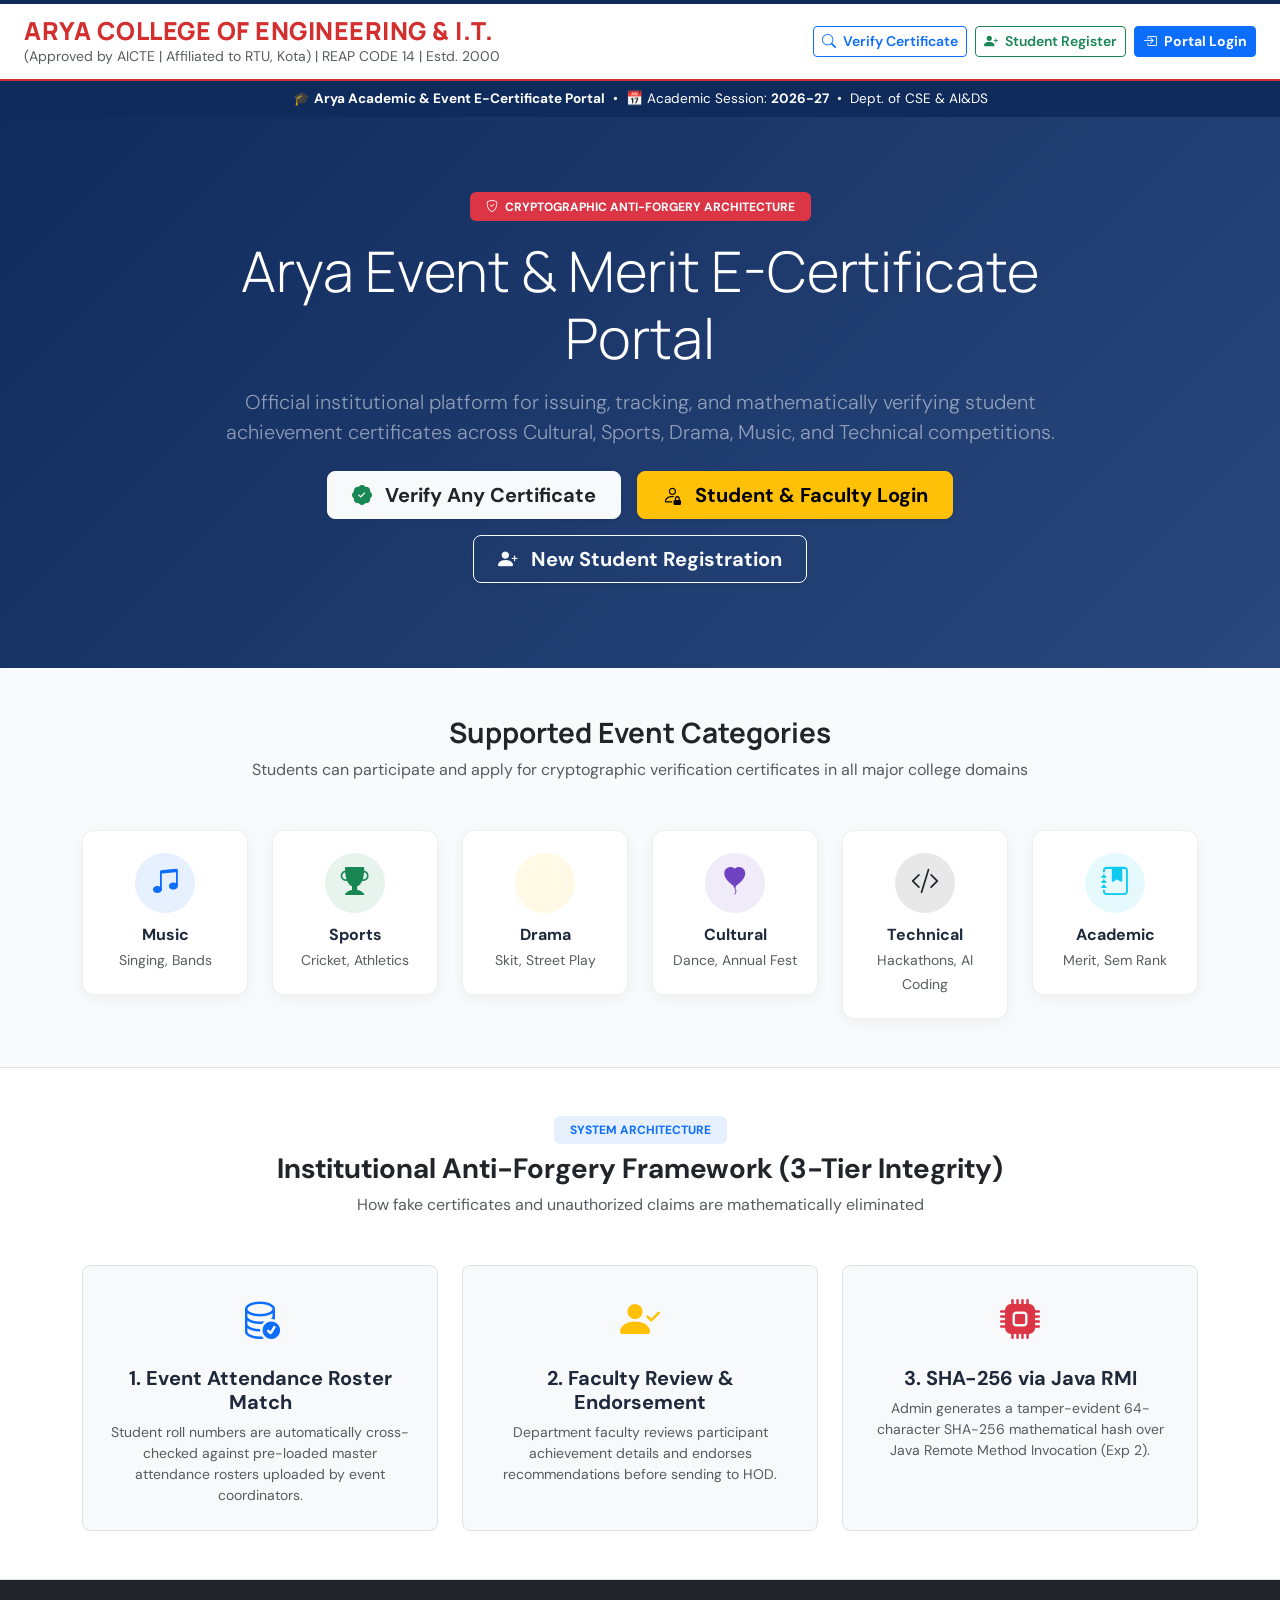
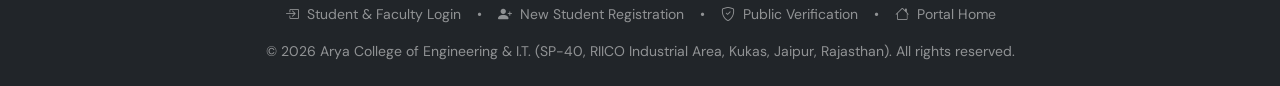
==== commit bf96933a: "feat(auth): complete student registration workflow, dynamic student session, and admin user table" ====
--- a/docs/index.html
+++ b/docs/index.html
@@ -357,6 +357,9 @@
                 <button class="btn btn-outline-primary btn-sm fw-semibold" onclick="showView('view-verify')">
                     <i class="bi bi-search me-1"></i> Verify Certificate
                 </button>
+                <button class="btn btn-outline-success btn-sm fw-semibold" onclick="showView('view-register')">
+                    <i class="bi bi-person-plus-fill me-1"></i> Student Register
+                </button>
                 <button class="btn btn-primary btn-sm fw-bold" onclick="showView('view-login')">
                     <i class="bi bi-box-arrow-in-right me-1"></i> Portal Login
                 </button>
@@ -389,6 +392,9 @@
                     <button onclick="showView('view-login')" class="btn btn-warning btn-lg px-4 fw-bold shadow-sm">
                         <i class="bi bi-person-lock me-2"></i> Student & Faculty Login
                     </button>
+                    <button onclick="showView('view-register')" class="btn btn-outline-light btn-lg px-4 fw-bold shadow-sm">
+                        <i class="bi bi-person-plus-fill me-2"></i> New Student Registration
+                    </button>
                 </div>
             </div>
         </section>
@@ -512,6 +518,10 @@
                 <div class="d-flex flex-wrap justify-content-center gap-3 mb-3 small">
                     <a href="javascript:void(0)" onclick="showView('view-login')" class="text-white-50 text-decoration-none">
                         <i class="bi bi-box-arrow-in-right me-1"></i> Student & Faculty Login
+                    </a>
+                    <span class="text-white-50">•</span>
+                    <a href="javascript:void(0)" onclick="showView('view-register')" class="text-white-50 text-decoration-none">
+                        <i class="bi bi-person-plus-fill me-1"></i> New Student Registration
                     </a>
                     <span class="text-white-50">•</span>
                     <a href="javascript:void(0)" onclick="showView('view-verify')" class="text-white-50 text-decoration-none">
@@ -541,7 +551,7 @@
                 <small class="text-muted fw-semibold">Institutional Portal Login • REAP CODE 14</small>
             </div>
             <div>
-                <button class="btn btn-outline-secondary btn-sm" onclick="showView('view-home')">
+                <button class="btn btn-outline-secondary btn-sm" onclick="goBackOrHome()">
                     <i class="bi bi-arrow-left me-1"></i> Back to Home
                 </button>
             </div>
@@ -599,6 +609,134 @@
                     <button type="submit" class="btn btn-portal-submit">
                         Sign In to Dashboard <i class="bi bi-arrow-right ms-1"></i>
                     </button>
+
+                    <div class="auth-footer mt-3 pt-3 border-top text-center small">
+                        <div class="mb-2">
+                            New student? <a href="javascript:void(0)" onclick="showView('view-register')" class="fw-bold text-primary text-decoration-none">
+                                <i class="bi bi-person-plus-fill me-1"></i> Create Student Profile / Register
+                            </a>
+                        </div>
+                        <div class="text-muted">
+                            <a href="javascript:void(0)" onclick="showView('view-verify')" class="text-decoration-none text-muted"><i class="bi bi-shield-check me-1"></i> Verify Certificate</a>
+                            <span class="mx-1">•</span>
+                            <a href="javascript:void(0)" onclick="showView('view-home')" class="text-decoration-none text-muted"><i class="bi bi-house me-1"></i> Portal Home</a>
+                        </div>
+                    </div>
+                </form>
+            </div>
+        </div>
+    </div>
+
+
+    <!-- ============================================================== -->
+    <!-- VIEW: STUDENT REGISTRATION (Exact web/jsp/register.jsp)       -->
+    <!-- ============================================================== -->
+    <div id="view-register" class="app-view">
+        <!-- Top bar -->
+        <div class="college-topbar d-flex justify-content-between align-items-center">
+            <div>
+                <h4 class="arya-heading mb-0" onclick="showView('view-home')">ARYA COLLEGE OF ENGINEERING & I.T.</h4>
+                <small class="text-muted fw-semibold">Student Profile Registration • Dept. of CSE & AI&DS • REAP CODE 14</small>
+            </div>
+            <div class="d-flex align-items-center gap-2">
+                <button class="btn btn-outline-primary btn-sm" onclick="showView('view-login')">
+                    <i class="bi bi-box-arrow-in-right me-1"></i> Sign In
+                </button>
+                <button class="btn btn-outline-secondary btn-sm" onclick="goBackOrHome()">
+                    <i class="bi bi-arrow-left me-1"></i> Back
+                </button>
+            </div>
+        </div>
+
+        <div class="login-view-wrapper">
+            <div class="auth-card" style="max-width: 560px;">
+                <div class="text-center mb-3">
+                    <div class="d-inline-flex align-items-center justify-content-center p-3 rounded-circle bg-success bg-opacity-10 text-success mb-2" style="width: 58px; height: 58px;">
+                        <i class="bi bi-person-plus-fill fs-2"></i>
+                    </div>
+                    <h4 class="fw-bold text-dark mb-1">Create Student Profile</h4>
+                    <p class="text-muted small mb-0">Register your university credentials for event certificate issuance</p>
+                </div>
+
+                <form onsubmit="handleStudentRegister(event)">
+                    <div class="row g-2 mb-3">
+                        <div class="col-md-6">
+                            <label class="form-label small fw-bold text-dark mb-1">Full Student Name <span class="text-danger">*</span></label>
+                            <div class="input-group-modern">
+                                <span class="input-icon"><i class="bi bi-person"></i></span>
+                                <input type="text" id="regFullName" required placeholder="e.g. Rahul Verma">
+                            </div>
+                        </div>
+                        <div class="col-md-6">
+                            <label class="form-label small fw-bold text-dark mb-1">University Roll No <span class="text-danger">*</span></label>
+                            <div class="input-group-modern">
+                                <span class="input-icon"><i class="bi bi-credit-card-2-front"></i></span>
+                                <input type="text" id="regRollNo" required placeholder="e.g. 24EAIDS058">
+                            </div>
+                        </div>
+                    </div>
+
+                    <div class="row g-2 mb-3">
+                        <div class="col-md-6">
+                            <label class="form-label small fw-bold text-dark mb-1">Academic Branch</label>
+                            <div class="input-group-modern">
+                                <span class="input-icon"><i class="bi bi-diagram-3"></i></span>
+                                <select id="regBranch" class="form-select border-0">
+                                    <option value="AI & Data Science" selected>AI & Data Science (AI&DS)</option>
+                                    <option value="Computer Science (CSE)">Computer Science (CSE)</option>
+                                    <option value="Information Technology (IT)">Information Technology (IT)</option>
+                                    <option value="Electronics & Comm. (ECE)">Electronics & Comm. (ECE)</option>
+                                </select>
+                            </div>
+                        </div>
+                        <div class="col-md-6">
+                            <label class="form-label small fw-bold text-dark mb-1">Semester / Year</label>
+                            <div class="input-group-modern">
+                                <span class="input-icon"><i class="bi bi-calendar3"></i></span>
+                                <select id="regYear" class="form-select border-0">
+                                    <option value="3rd Year / 5th Sem" selected>3rd Year / 5th Semester</option>
+                                    <option value="3rd Year / 6th Sem">3rd Year / 6th Semester</option>
+                                    <option value="2nd Year / 4th Sem">2nd Year / 4th Semester</option>
+                                    <option value="4th Year / 7th Sem">4th Year / 7th Semester</option>
+                                </select>
+                            </div>
+                        </div>
+                    </div>
+
+                    <div class="mb-3">
+                        <label class="form-label small fw-bold text-dark mb-1">Portal Username <span class="text-danger">*</span></label>
+                        <div class="input-group-modern">
+                            <span class="input-icon"><i class="bi bi-at"></i></span>
+                            <input type="text" id="regUsername" required placeholder="Choose username (or use Roll No)">
+                        </div>
+                    </div>
+
+                    <div class="mb-3">
+                        <label class="form-label small fw-bold text-dark mb-1">College / Official Email <span class="text-danger">*</span></label>
+                        <div class="input-group-modern">
+                            <span class="input-icon"><i class="bi bi-envelope"></i></span>
+                            <input type="email" id="regEmail" required placeholder="e.g. rahul@aryacollege.in">
+                        </div>
+                    </div>
+
+                    <div class="mb-3">
+                        <label class="form-label small fw-bold text-dark mb-1">Create Password <span class="text-danger">*</span></label>
+                        <div class="input-group-modern">
+                            <span class="input-icon"><i class="bi bi-shield-lock"></i></span>
+                            <input type="password" id="regPassword" required placeholder="Create a secure password">
+                        </div>
+                    </div>
+
+                    <button type="submit" class="btn btn-portal-submit">
+                        Complete Student Registration <i class="bi bi-check-circle ms-1"></i>
+                    </button>
+
+                    <div class="text-center mt-3 pt-3 border-top small text-muted">
+                        Already registered? 
+                        <a href="javascript:void(0)" onclick="showView('view-login')" class="fw-bold text-primary text-decoration-none">
+                            Sign in with your Roll Number / Username
+                        </a>
+                    </div>
                 </form>
             </div>
         </div>
@@ -901,7 +1039,7 @@
 
             <!-- Quick Navigation Footer inside Faculty -->
             <div class="text-center mt-4">
-                <button class="btn btn-outline-secondary btn-sm me-2" onclick="showView('view-home')">
+                <button class="btn btn-outline-secondary btn-sm me-2" onclick="goBackOrHome()">
                     <i class="bi bi-house me-1"></i> Back to Home
                 </button>
                 <button class="btn btn-outline-primary btn-sm" onclick="showView('view-verify')">
@@ -925,7 +1063,7 @@
                 <small class="text-muted fw-semibold">Event & Merit E-Certificate Portal | REAP CODE 14</small>
             </div>
             <div class="d-flex align-items-center gap-3">
-                <span class="badge bg-light text-dark border p-2">
+                <span class="badge bg-light text-dark border p-2" id="studentHeaderBadge">
                     <i class="bi bi-person-circle text-primary me-1"></i> Amit Kumar (24EAIDS051)
                 </span>
                 <button class="btn btn-outline-danger btn-sm" onclick="performLogout()">
@@ -949,8 +1087,8 @@
             <!-- Student Hero Profile Banner -->
             <div class="student-hero d-flex flex-wrap justify-content-between align-items-center gap-3">
                 <div>
-                    <h3 class="fw-bold mb-1">Welcome back, Amit Kumar! 🎓</h3>
-                    <p class="mb-0 text-white-50">
+                    <h3 class="fw-bold mb-1" id="studentWelcomeHeading">Welcome back, Amit Kumar! 🎓</h3>
+                    <p class="mb-0 text-white-50" id="studentProfileDetails">
                         Roll No: <strong class="text-white">24EAIDS051</strong> &nbsp;|&nbsp; 
                         Branch: <strong class="text-white">AI & Data Science</strong> &nbsp;|&nbsp; 
                         Year: <strong class="text-white">3rd Year (5th Sem)</strong>
@@ -1145,7 +1283,7 @@
     <div id="view-verify" class="app-view py-5">
         <div class="container" style="max-width: 820px;">
             <div class="text-center mb-4">
-                <button class="btn btn-outline-secondary btn-sm mb-3" onclick="showView('view-home')">
+                <button class="btn btn-outline-secondary btn-sm mb-3" onclick="goBackOrHome()">
                     <i class="bi bi-arrow-left me-1"></i> Back to Portal Home
                 </button>
                 <div class="d-inline-flex p-3 rounded-circle bg-primary bg-opacity-10 text-primary mb-2">
@@ -1301,7 +1439,7 @@
                                     <th>Status</th>
                                 </tr>
                             </thead>
-                            <tbody>
+                            <tbody id="adminUsersTableBody">
                                 <tr>
                                     <td class="ps-3 fw-bold">1</td>
                                     <td>Dr. S. K. Sharma</td>
@@ -1424,9 +1562,18 @@
             }
         ];
 
+        const DEFAULT_USERS = [
+            { id: 1, fullName: "Dr. S. K. Sharma", username: "admin", role: "admin", branch: "HOD - CSE & AI&DS", rollNo: "", active: true },
+            { id: 2, fullName: "Prof. Rajesh Gupta", username: "faculty", role: "mentor", branch: "Event Coordinator", rollNo: "", active: true },
+            { id: 3, fullName: "Amit Kumar", username: "student", role: "student", branch: "AI & Data Science", year: "3rd Year (5th Sem)", rollNo: "24EAIDS051", active: true },
+            { id: 4, fullName: "Ayush Sharma", username: "ayush", role: "student", branch: "AI & Data Science", year: "3rd Year (5th Sem)", rollNo: "24EAIDS052", active: true },
+            { id: 5, fullName: "Chetan Sharma", username: "chetan", role: "student", branch: "AI & Data Science", year: "3rd Year (5th Sem)", rollNo: "24EAIDS053", active: true }
+        ];
+
         // Load State from LocalStorage or Defaults
         let state = {
             currentUser: null,
+            users: JSON.parse(localStorage.getItem('docu_users') || JSON.stringify(DEFAULT_USERS)),
             certificates: JSON.parse(localStorage.getItem('docu_certs') || JSON.stringify(DEFAULT_CERTIFICATES)),
             pendingAdmin: JSON.parse(localStorage.getItem('docu_pending_admin') || JSON.stringify(DEFAULT_PENDING_ADMIN)),
             pendingFaculty: JSON.parse(localStorage.getItem('docu_pending_faculty') || JSON.stringify(DEFAULT_PENDING_FACULTY)),
@@ -1434,6 +1581,7 @@
         };
 
         function persistState() {
+            localStorage.setItem('docu_users', JSON.stringify(state.users));
             localStorage.setItem('docu_certs', JSON.stringify(state.certificates));
             localStorage.setItem('docu_pending_admin', JSON.stringify(state.pendingAdmin));
             localStorage.setItem('docu_pending_faculty', JSON.stringify(state.pendingFaculty));
@@ -1449,18 +1597,122 @@
             return hashArray.map(b => b.toString(16).padStart(2, '0')).join('');
         }
 
-        // --- 3. View Switcher ---
-        function showView(viewId) {
+        // --- View & Route Mapping for Full Browser Back/Forward Support ---
+        const VIEW_ROUTES = {
+            'view-home': 'home',
+            'view-login': 'login',
+            'view-register': 'register',
+            'view-verify': 'verify',
+            'view-admin': 'admin',
+            'view-faculty': 'faculty',
+            'view-student': 'student'
+        };
+
+        const ROUTE_VIEWS = {
+            'home': 'view-home',
+            'login': 'view-login',
+            'register': 'view-register',
+            'verify': 'view-verify',
+            'admin': 'view-admin',
+            'faculty': 'view-faculty',
+            'student': 'view-student'
+        };
+
+        let currentActiveView = 'view-home';
+
+        // Universal Back Handler (Browser Back Button or Home Fallback)
+        function goBackOrHome() {
+            if (window.history.length > 1 && window.location.hash !== '#home' && window.location.hash !== '') {
+                window.history.back();
+            } else {
+                showView('view-home');
+            }
+        }
+
+        // --- 3. View Switcher with Route Protection & Browser History ---
+        function showView(viewId, pushHistory = true) {
+            const targetRoute = VIEW_ROUTES[viewId] || 'home';
+            const previousRoute = VIEW_ROUTES[currentActiveView] || 'home';
+
+            // 1. Session Invalidation on Leaving Dashboard:
+            // "jab mai back aju faculty ya student ya admin dashboard sia to har baar login mangan chaiye wapis"
+            if (['admin', 'faculty', 'student'].includes(previousRoute) && previousRoute !== targetRoute) {
+                state.currentUser = null;
+            }
+
+            // 2. Protected Route Guard: If entering a dashboard without active session, force login
+            if (targetRoute === 'admin') {
+                if (!state.currentUser || state.currentUser.role !== 'admin') {
+                    selectLoginRole('admin');
+                    if (pushHistory) {
+                        history.pushState({ viewId: 'view-login', route: 'login' }, '', '#login');
+                    }
+                    activateDOMView('view-login');
+                    return;
+                }
+            } else if (targetRoute === 'faculty') {
+                if (!state.currentUser || state.currentUser.role !== 'mentor') {
+                    selectLoginRole('mentor');
+                    if (pushHistory) {
+                        history.pushState({ viewId: 'view-login', route: 'login' }, '', '#login');
+                    }
+                    activateDOMView('view-login');
+                    return;
+                }
+            } else if (targetRoute === 'student') {
+                if (!state.currentUser || state.currentUser.role !== 'student') {
+                    selectLoginRole('student');
+                    if (pushHistory) {
+                        history.pushState({ viewId: 'view-login', route: 'login' }, '', '#login');
+                    }
+                    activateDOMView('view-login');
+                    return;
+                }
+            }
+
+            // 3. Push Browser History (Enables browser ← and → buttons)
+            if (pushHistory) {
+                const targetHash = '#' + targetRoute;
+                if (window.location.hash !== targetHash) {
+                    history.pushState({ viewId: viewId, route: targetRoute }, '', targetHash);
+                }
+            }
+
+            activateDOMView(viewId);
+        }
+
+        function activateDOMView(viewId) {
             document.querySelectorAll('.app-view').forEach(v => v.classList.remove('active-view'));
             const target = document.getElementById(viewId);
             if (target) {
                 target.classList.add('active-view');
+                currentActiveView = viewId;
                 window.scrollTo({ top: 0, behavior: 'smooth' });
             }
+
             if (viewId === 'view-admin') renderAdminView();
             if (viewId === 'view-faculty') renderFacultyView();
             if (viewId === 'view-student') renderStudentView();
-        }
+            if (viewId === 'view-verify') performVerification();
+        }
+
+        // Browser Back / Forward Button Handler (popstate)
+        window.addEventListener('popstate', (e) => {
+            let hash = window.location.hash.replace('#', '').trim();
+            if (!hash) hash = 'home';
+            const targetView = ROUTE_VIEWS[hash] || 'view-home';
+            showView(targetView, false);
+        });
+
+        // Hash change fallback
+        window.addEventListener('hashchange', () => {
+            let hash = window.location.hash.replace('#', '').trim();
+            if (!hash) hash = 'home';
+            const targetView = ROUTE_VIEWS[hash] || 'view-home';
+            if (targetView !== currentActiveView) {
+                showView(targetView, false);
+            }
+        });
 
         // --- 4. Login System ---
         let selectedLoginRole = 'admin';
@@ -1492,18 +1744,94 @@
             document.getElementById('inputPassword').value = pass;
         }
 
+        function handleStudentRegister(e) {
+            e.preventDefault();
+            const fullName = document.getElementById('regFullName').value.trim();
+            const rollNo = document.getElementById('regRollNo').value.trim().toUpperCase();
+            const branch = document.getElementById('regBranch').value;
+            const year = document.getElementById('regYear').value;
+            const username = document.getElementById('regUsername').value.trim().toLowerCase();
+            const email = document.getElementById('regEmail').value.trim();
+            const password = document.getElementById('regPassword').value;
+
+            // Check if already registered
+            const exists = state.users.some(u => 
+                u.username.toLowerCase() === username || 
+                (u.rollNo && u.rollNo.toUpperCase() === rollNo)
+            );
+
+            if (exists) {
+                alert('⚠️ A student with this Roll Number (' + rollNo + ') or Username (' + username + ') is already registered.\n\nRedirecting you to login.');
+                selectLoginRole('student');
+                document.getElementById('inputUsername').value = rollNo;
+                document.getElementById('inputPassword').value = '';
+                showView('view-login');
+                return;
+            }
+
+            const newUser = {
+                id: state.users.length + 1,
+                fullName: fullName,
+                username: username,
+                rollNo: rollNo,
+                branch: branch,
+                year: year,
+                email: email,
+                password: password,
+                role: 'student',
+                active: true
+            };
+
+            state.users.push(newUser);
+            persistState();
+
+            alert('🎉 Registration Successful!\n\nStudent profile created for:\nName: ' + fullName + '\nRoll No: ' + rollNo + '\nBranch: ' + branch + '\n\nPlease sign in with your credentials.');
+
+            // Switch to login view, select student tab, and autofill
+            selectLoginRole('student');
+            document.getElementById('inputUsername').value = rollNo;
+            document.getElementById('inputPassword').value = password;
+            showView('view-login');
+        }
+
         function performLogin(e) {
             e.preventDefault();
             const u = document.getElementById('inputUsername').value.trim();
-
-            if (selectedLoginRole === 'admin' || u === 'admin') {
-                state.currentUser = { role: 'admin', name: 'Dr. S. K. Sharma' };
+            const uLower = u.toLowerCase();
+
+            if (selectedLoginRole === 'admin' || uLower === 'admin') {
+                state.currentUser = { role: 'admin', name: 'Dr. S. K. Sharma', username: 'admin' };
                 showView('view-admin');
-            } else if (selectedLoginRole === 'mentor' || u === 'faculty') {
-                state.currentUser = { role: 'mentor', name: 'Prof. Rajesh Gupta' };
+            } else if (selectedLoginRole === 'mentor' || uLower === 'faculty' || uLower === 'mentor') {
+                state.currentUser = { role: 'mentor', name: 'Prof. Rajesh Gupta', username: 'faculty' };
                 showView('view-faculty');
             } else {
-                state.currentUser = { role: 'student', name: 'Amit Kumar', rollNo: '24EAIDS051' };
+                // Find matching student by username or rollNo
+                const matchedUser = state.users.find(usr => 
+                    usr.role === 'student' && 
+                    (usr.username.toLowerCase() === uLower || (usr.rollNo && usr.rollNo.toLowerCase() === uLower))
+                );
+
+                if (matchedUser) {
+                    state.currentUser = {
+                        role: 'student',
+                        name: matchedUser.fullName,
+                        rollNo: matchedUser.rollNo,
+                        branch: matchedUser.branch || 'AI & Data Science',
+                        year: matchedUser.year || '3rd Year (5th Sem)',
+                        username: matchedUser.username
+                    };
+                } else {
+                    // Default fallback
+                    state.currentUser = {
+                        role: 'student',
+                        name: u.toUpperCase() === '24EAIDS051' ? 'Amit Kumar' : u,
+                        rollNo: u.toUpperCase() === '24EAIDS051' ? '24EAIDS051' : (u.toUpperCase().startsWith('24E') ? u.toUpperCase() : '24EAIDS051'),
+                        branch: 'AI & Data Science',
+                        year: '3rd Year (5th Sem)',
+                        username: u
+                    };
+                }
                 showView('view-student');
             }
         }
@@ -1521,7 +1849,7 @@
 
         function renderAdminView() {
             // Stats
-            document.getElementById('statAdminUsers').innerText = '8';
+            document.getElementById('statAdminUsers').innerText = state.users.length;
             document.getElementById('statAdminIssued').innerText = Object.keys(state.certificates).length;
             document.getElementById('statAdminPending').innerText = state.pendingAdmin.length;
 
@@ -1596,14 +1924,21 @@
             // Remove from admin pending
             state.pendingAdmin.splice(index, 1);
 
-            // Update student tracking if matches
-            state.studentApps.push({
-                appNo: item.appNo,
-                eventName: item.eventName,
-                category: item.category,
-                rosterMatched: true,
-                status: "Approved & Issued"
-            });
+            // Update student tracking
+            const existingApp = state.studentApps.find(a => a.appNo === item.appNo);
+            if (existingApp) {
+                existingApp.status = "Approved & Issued";
+            } else {
+                state.studentApps.push({
+                    appNo: item.appNo,
+                    studentName: item.studentName,
+                    rollNo: item.rollNo,
+                    eventName: item.eventName,
+                    category: item.category,
+                    rosterMatched: true,
+                    status: "Approved & Issued"
+                });
+            }
 
             persistState();
             renderAdminView();
@@ -1615,7 +1950,29 @@
             new bootstrap.Modal(document.getElementById('directIssueModal')).show();
         }
 
+        function renderAdminUsersTable() {
+            const tbody = document.getElementById('adminUsersTableBody');
+            if (!tbody) return;
+            tbody.innerHTML = '';
+            state.users.forEach((u, idx) => {
+                const badgeColor = u.role === 'admin' ? 'bg-danger' : (u.role === 'mentor' ? 'bg-primary' : 'bg-info text-dark');
+                const branchText = u.rollNo ? `${u.branch || 'AI & Data Science'} (${u.rollNo})` : (u.branch || 'Arya College');
+                const row = `
+                    <tr>
+                        <td class="ps-3 fw-bold">${u.id || (idx + 1)}</td>
+                        <td>${u.fullName}</td>
+                        <td>${u.username}</td>
+                        <td><span class="badge ${badgeColor}">${(u.role === 'mentor' ? 'FACULTY' : u.role).toUpperCase()}</span></td>
+                        <td>${branchText}</td>
+                        <td><span class="badge bg-success">Active</span></td>
+                    </tr>
+                `;
+                tbody.insertAdjacentHTML('beforeend', row);
+            });
+        }
+
         function openManageUsersModal() {
+            renderAdminUsersTable();
             new bootstrap.Modal(document.getElementById('manageUsersModal')).show();
         }
 
@@ -1712,6 +2069,11 @@
 
         function facultyReject(index) {
             const item = state.pendingFaculty[index];
+            if (!item) return;
+            const existingApp = state.studentApps.find(a => a.appNo === item.appNo);
+            if (existingApp) {
+                existingApp.status = "Rejected by Faculty (Roster Discrepancy)";
+            }
             state.pendingFaculty.splice(index, 1);
             persistState();
             renderFacultyView();
@@ -1720,49 +2082,75 @@
 
         // --- 7. Student Dashboard Actions ---
         function renderStudentView() {
-            const myCerts = Object.values(state.certificates).filter(c => c.rollNo === '24EAIDS051');
+            const currentRoll = (state.currentUser && state.currentUser.rollNo) ? state.currentUser.rollNo : '24EAIDS051';
+            const currentName = (state.currentUser && state.currentUser.name) ? state.currentUser.name : 'Amit Kumar';
+            const currentBranch = (state.currentUser && state.currentUser.branch) ? state.currentUser.branch : 'AI & Data Science';
+            const currentYear = (state.currentUser && state.currentUser.year) ? state.currentUser.year : '3rd Year (5th Sem)';
+
+            // Update banner profile elements
+            const badgeEl = document.getElementById('studentHeaderBadge');
+            if (badgeEl) badgeEl.innerText = `${currentRoll} | ${currentBranch}`;
+
+            const welcomeEl = document.getElementById('studentWelcomeHeading');
+            if (welcomeEl) welcomeEl.innerText = `Welcome, ${currentName}!`;
+
+            const profileEl = document.getElementById('studentProfileDetails');
+            if (profileEl) profileEl.innerText = `University Roll No: ${currentRoll} • Department: ${currentBranch} • ${currentYear}`;
+
+            const myCerts = Object.values(state.certificates).filter(c => c.rollNo === currentRoll);
+            const myApps = state.studentApps.filter(a => (!a.rollNo && currentRoll === '24EAIDS051') || a.rollNo === currentRoll);
+
             document.getElementById('studentStatApproved').innerText = myCerts.length;
-            document.getElementById('studentStatPending').innerText = state.studentApps.filter(a => a.status.includes('Pending')).length;
-            document.getElementById('studentStatTotal').innerText = state.studentApps.length;
+            document.getElementById('studentStatPending').innerText = myApps.filter(a => a.status.includes('Pending')).length;
+            document.getElementById('studentStatTotal').innerText = myApps.length;
             document.getElementById('tabCountCerts').innerText = myCerts.length;
-            document.getElementById('tabCountApps').innerText = state.studentApps.length;
+            document.getElementById('tabCountApps').innerText = myApps.length;
 
             // Certs table
             const cBody = document.getElementById('studentCertTableBody');
             cBody.innerHTML = '';
-            myCerts.forEach(cert => {
-                const row = `
-                    <tr>
-                        <td class="ps-3 fw-bold text-primary font-monospace">${cert.certId}</td>
-                        <td><span class="badge bg-primary">${cert.category}</span></td>
-                        <td>${cert.eventName}</td>
-                        <td><span class="badge bg-success bg-opacity-10 text-success border border-success">${cert.grade}</span></td>
-                        <td><span class="badge bg-success">Issued & Verified</span></td>
-                        <td class="text-end pe-3">
-                            <button class="btn btn-sm btn-outline-primary" onclick="quickTestVerify('${cert.certId}')">
-                                <i class="bi bi-shield-check me-1"></i> View Cryptographic Proof
-                            </button>
-                        </td>
-                    </tr>
-                `;
-                cBody.insertAdjacentHTML('beforeend', row);
-            });
+            if (myCerts.length === 0) {
+                cBody.innerHTML = `<tr><td colspan="6" class="text-center py-4 text-muted"><i class="bi bi-info-circle me-1"></i> No issued certificates found for Roll No <strong>${currentRoll}</strong>. Apply for an event below to get started!</td></tr>`;
+            } else {
+                myCerts.forEach(cert => {
+                    const row = `
+                        <tr>
+                            <td class="ps-3 fw-bold text-primary font-monospace">${cert.certId}</td>
+                            <td><span class="badge bg-primary">${cert.category}</span></td>
+                            <td>${cert.eventName}</td>
+                            <td><span class="badge bg-success bg-opacity-10 text-success border border-success">${cert.grade}</span></td>
+                            <td><span class="badge bg-success">Issued & Verified</span></td>
+                            <td class="text-end pe-3">
+                                <button class="btn btn-sm btn-outline-primary" onclick="quickTestVerify('${cert.certId}')">
+                                    <i class="bi bi-shield-check me-1"></i> View Cryptographic Proof
+                                </button>
+                            </td>
+                        </tr>
+                    `;
+                    cBody.insertAdjacentHTML('beforeend', row);
+                });
+            }
 
             // Apps table
             const aBody = document.getElementById('studentAppTableBody');
             aBody.innerHTML = '';
-            state.studentApps.forEach(app => {
-                const row = `
-                    <tr>
-                        <td class="ps-3 font-monospace fw-bold">${app.appNo}</td>
-                        <td>${app.eventName}</td>
-                        <td><span class="badge bg-primary">${app.category}</span></td>
-                        <td><span class="badge bg-success"><i class="bi bi-check-circle me-1"></i> Roster Matched (Genuine)</span></td>
-                        <td><span class="badge ${app.status.includes('Pending') ? 'bg-warning text-dark' : 'bg-success'}">${app.status}</span></td>
-                    </tr>
-                `;
-                aBody.insertAdjacentHTML('beforeend', row);
-            });
+            if (myApps.length === 0) {
+                aBody.innerHTML = `<tr><td colspan="5" class="text-center py-4 text-muted"><i class="bi bi-info-circle me-1"></i> No submitted claims yet. Click <strong>"Claim Certificate"</strong> above to participate!</td></tr>`;
+            } else {
+                myApps.forEach(app => {
+                    const badgeClass = app.status.includes('Pending') ? 'bg-warning text-dark' : (app.status.includes('Approved') ? 'bg-success' : 'bg-danger');
+                    const row = `
+                        <tr>
+                            <td class="ps-3 font-monospace fw-bold">${app.appNo}</td>
+                            <td>${app.eventName}</td>
+                            <td><span class="badge bg-primary">${app.category}</span></td>
+                            <td><span class="badge bg-success"><i class="bi bi-check-circle me-1"></i> Roster Matched (Genuine)</span></td>
+                            <td><span class="badge ${badgeClass}">${app.status}</span></td>
+                        </tr>
+                    `;
+                    aBody.insertAdjacentHTML('beforeend', row);
+                });
+            }
         }
 
         function switchStudentTab(tab) {
@@ -1793,9 +2181,15 @@
             const proof = document.getElementById('inpProofUrl').value;
             const appNo = 'APP-2026-' + Math.floor(100 + Math.random() * 900);
 
+            const currentRoll = (state.currentUser && state.currentUser.rollNo) ? state.currentUser.rollNo : '24EAIDS051';
+            const currentName = (state.currentUser && state.currentUser.name) ? state.currentUser.name : 'Amit Kumar';
+            const currentBranch = (state.currentUser && state.currentUser.branch) ? state.currentUser.branch : 'AI&DS';
+
             // Add to student applications
             state.studentApps.unshift({
                 appNo: appNo,
+                studentName: currentName,
+                rollNo: currentRoll,
                 eventName: eventName,
                 category: category,
                 rosterMatched: true,
@@ -1805,9 +2199,9 @@
             // Add to faculty queue
             state.pendingFaculty.unshift({
                 appNo: appNo,
-                studentName: "Amit Kumar",
-                rollNo: "24EAIDS051",
-                branch: "AI&DS",
+                studentName: currentName,
+                rollNo: currentRoll,
+                branch: currentBranch,
                 category: category,
                 eventName: eventName,
                 position: pos,
@@ -1919,9 +2313,22 @@
             performVerification();
         }
 
-        // Initialize on load
+        // Initialize on load with full hash routing support
         window.addEventListener('DOMContentLoaded', () => {
             performVerification();
+
+            let hash = window.location.hash.replace('#', '').trim();
+            if (hash && ROUTE_VIEWS[hash]) {
+                if (['admin', 'faculty', 'student'].includes(hash) && !state.currentUser) {
+                    selectLoginRole(hash === 'admin' ? 'admin' : (hash === 'faculty' ? 'mentor' : 'student'));
+                    showView('view-login', false);
+                } else {
+                    showView(ROUTE_VIEWS[hash], false);
+                }
+            } else {
+                history.replaceState({ viewId: 'view-home', route: 'home' }, '', '#home');
+                showView('view-home', false);
+            }
         });
     </script>
 </body>
